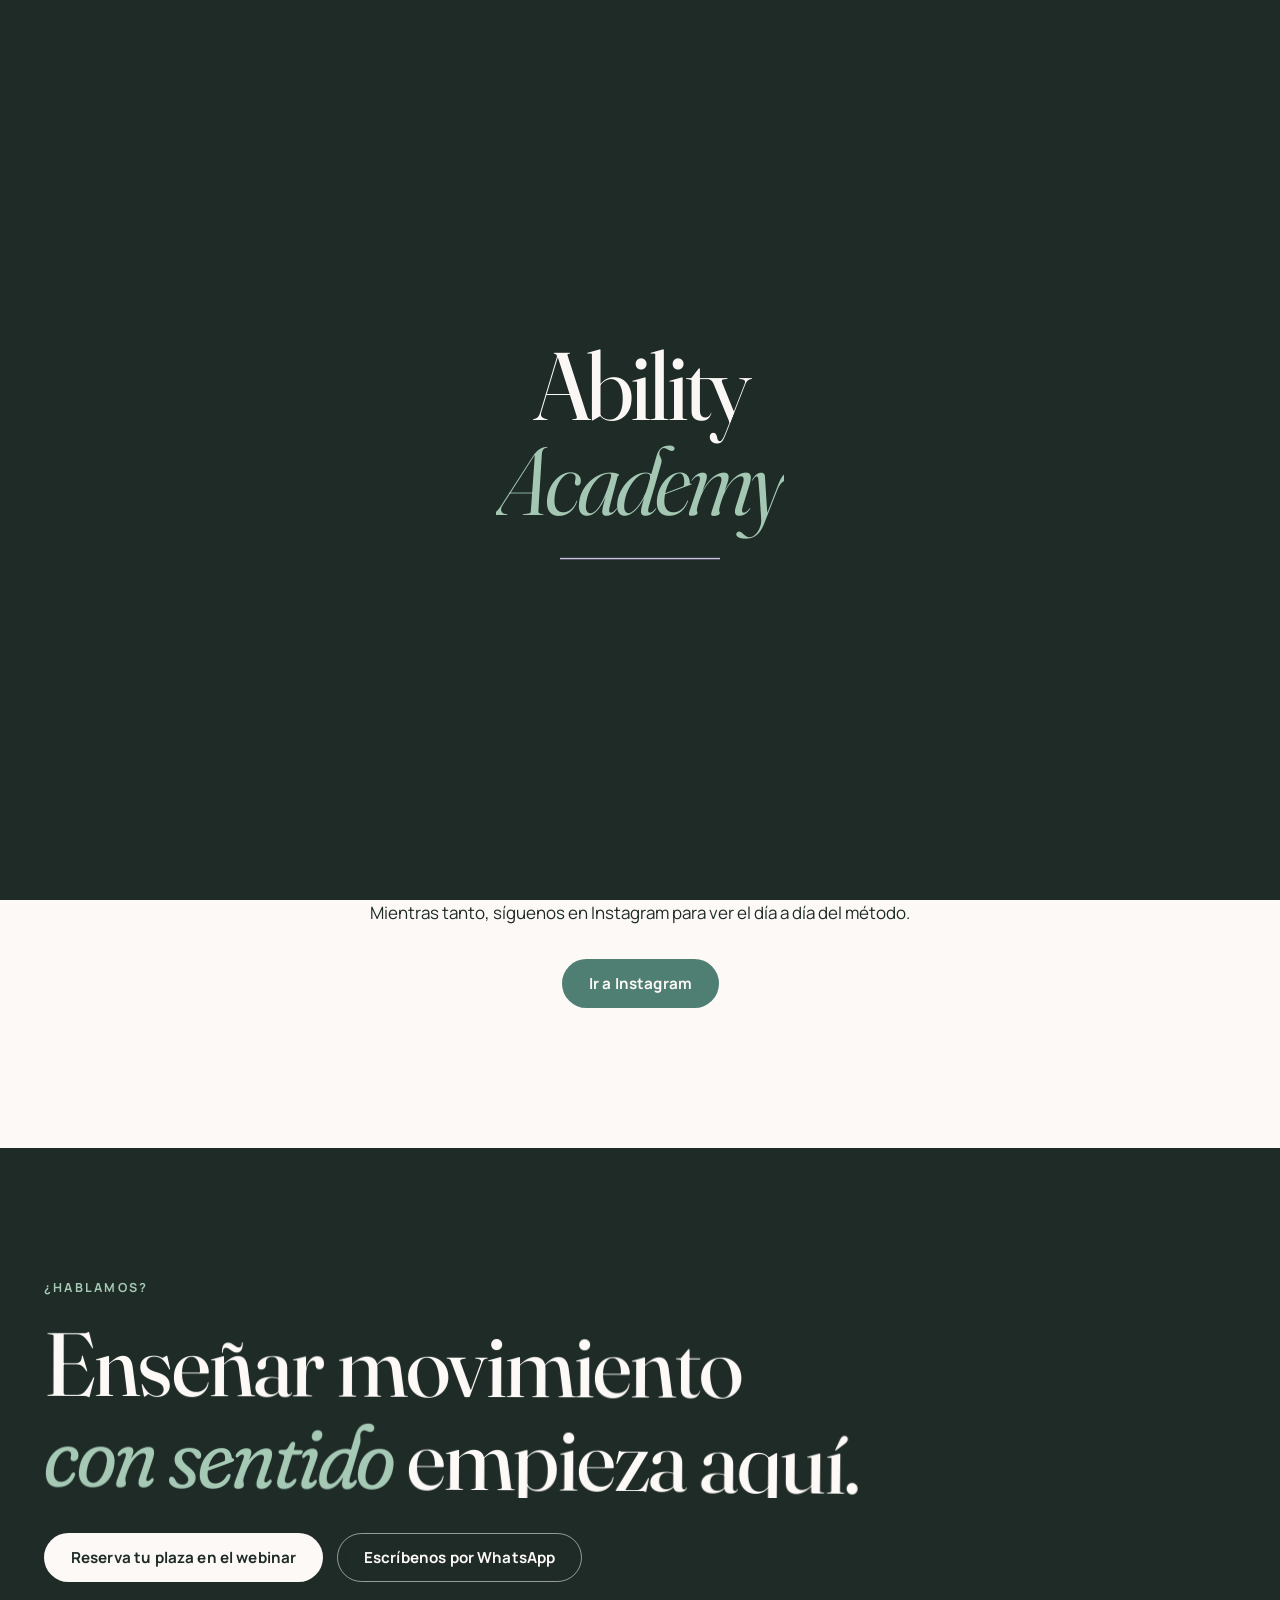
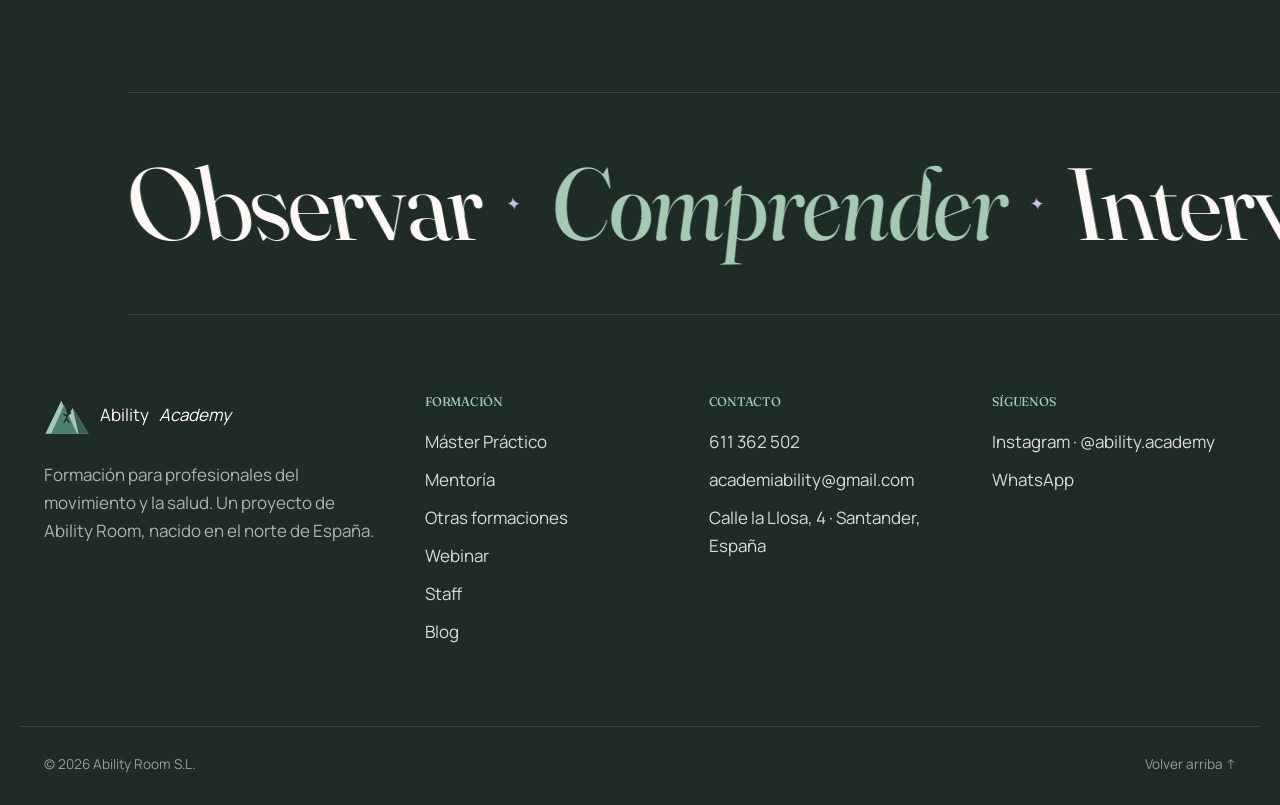
==== blog/index.html @ 581a25d0 "Ability Academy: vista previa de la web (HTML con animaciones) Co-Authored-By: Claude Opus 5.5 <nore" ====
<!doctype html>
<html lang="en-US">
<head>
	<meta charset="UTF-8">
	<meta name="viewport" content="width=device-width, initial-scale=1">
	<meta name="theme-color" content="#1E2B27">
	<script>if(!matchMedia('(prefers-reduced-motion: reduce)').matches){document.documentElement.classList.add('ab-anim')}</script>
<title>Blog &#8211; Ability Academy</title>
<meta name='robots' content='max-image-preview:large' />
<link href='https://fonts.gstatic.com' crossorigin rel='preconnect' />
<link rel='preconnect' href='https://fonts.googleapis.com' />
<style id="wp-img-auto-sizes-contain-inline-css">
img:is([sizes=auto i],[sizes^="auto," i]){contain-intrinsic-size:3000px 1500px}
/*# sourceURL=wp-img-auto-sizes-contain-inline-css */
</style>
<style id="wp-emoji-styles-inline-css">

	img.wp-smiley, img.emoji {
		display: inline !important;
		border: none !important;
		box-shadow: none !important;
		height: 1em !important;
		width: 1em !important;
		margin: 0 0.07em !important;
		vertical-align: -0.1em !important;
		background: none !important;
		padding: 0 !important;
	}
/*# sourceURL=wp-emoji-styles-inline-css */
</style>
<link rel='stylesheet' id='wp-block-library-css' href='../wp-includes/css/dist/block-library/style.min.css' media='all' />
<style id="global-styles-inline-css">
:root{--wp--preset--aspect-ratio--square: 1;--wp--preset--aspect-ratio--4-3: 4/3;--wp--preset--aspect-ratio--3-4: 3/4;--wp--preset--aspect-ratio--3-2: 3/2;--wp--preset--aspect-ratio--2-3: 2/3;--wp--preset--aspect-ratio--16-9: 16/9;--wp--preset--aspect-ratio--9-16: 9/16;--wp--preset--color--black: #000000;--wp--preset--color--cyan-bluish-gray: #abb8c3;--wp--preset--color--white: #ffffff;--wp--preset--color--pale-pink: #f78da7;--wp--preset--color--vivid-red: #cf2e2e;--wp--preset--color--luminous-vivid-orange: #ff6900;--wp--preset--color--luminous-vivid-amber: #fcb900;--wp--preset--color--light-green-cyan: #7bdcb5;--wp--preset--color--vivid-green-cyan: #00d084;--wp--preset--color--pale-cyan-blue: #8ed1fc;--wp--preset--color--vivid-cyan-blue: #0693e3;--wp--preset--color--vivid-purple: #9b51e0;--wp--preset--gradient--vivid-cyan-blue-to-vivid-purple: linear-gradient(135deg,rgb(6,147,227) 0%,rgb(155,81,224) 100%);--wp--preset--gradient--light-green-cyan-to-vivid-green-cyan: linear-gradient(135deg,rgb(122,220,180) 0%,rgb(0,208,130) 100%);--wp--preset--gradient--luminous-vivid-amber-to-luminous-vivid-orange: linear-gradient(135deg,rgb(252,185,0) 0%,rgb(255,105,0) 100%);--wp--preset--gradient--luminous-vivid-orange-to-vivid-red: linear-gradient(135deg,rgb(255,105,0) 0%,rgb(207,46,46) 100%);--wp--preset--gradient--very-light-gray-to-cyan-bluish-gray: linear-gradient(135deg,rgb(238,238,238) 0%,rgb(169,184,195) 100%);--wp--preset--gradient--cool-to-warm-spectrum: linear-gradient(135deg,rgb(74,234,220) 0%,rgb(151,120,209) 20%,rgb(207,42,186) 40%,rgb(238,44,130) 60%,rgb(251,105,98) 80%,rgb(254,248,76) 100%);--wp--preset--gradient--blush-light-purple: linear-gradient(135deg,rgb(255,206,236) 0%,rgb(152,150,240) 100%);--wp--preset--gradient--blush-bordeaux: linear-gradient(135deg,rgb(254,205,165) 0%,rgb(254,45,45) 50%,rgb(107,0,62) 100%);--wp--preset--gradient--luminous-dusk: linear-gradient(135deg,rgb(255,203,112) 0%,rgb(199,81,192) 50%,rgb(65,88,208) 100%);--wp--preset--gradient--pale-ocean: linear-gradient(135deg,rgb(255,245,203) 0%,rgb(182,227,212) 50%,rgb(51,167,181) 100%);--wp--preset--gradient--electric-grass: linear-gradient(135deg,rgb(202,248,128) 0%,rgb(113,206,126) 100%);--wp--preset--gradient--midnight: linear-gradient(135deg,rgb(2,3,129) 0%,rgb(40,116,252) 100%);--wp--preset--font-size--small: 13px;--wp--preset--font-size--medium: 20px;--wp--preset--font-size--large: 36px;--wp--preset--font-size--x-large: 42px;--wp--preset--spacing--20: 0.44rem;--wp--preset--spacing--30: 0.67rem;--wp--preset--spacing--40: 1rem;--wp--preset--spacing--50: 1.5rem;--wp--preset--spacing--60: 2.25rem;--wp--preset--spacing--70: 3.38rem;--wp--preset--spacing--80: 5.06rem;--wp--preset--shadow--natural: 6px 6px 9px rgba(0, 0, 0, 0.2);--wp--preset--shadow--deep: 12px 12px 50px rgba(0, 0, 0, 0.4);--wp--preset--shadow--sharp: 6px 6px 0px rgba(0, 0, 0, 0.2);--wp--preset--shadow--outlined: 6px 6px 0px -3px rgb(255, 255, 255), 6px 6px rgb(0, 0, 0);--wp--preset--shadow--crisp: 6px 6px 0px rgb(0, 0, 0);}.wp-block-button{--wp--preset--dimension--25: 25%;--wp--preset--dimension--50: 50%;--wp--preset--dimension--75: 75%;--wp--preset--dimension--100: 100%;}:root { --wp--style--global--content-size: 800px;--wp--style--global--wide-size: 1200px; }:where(body) { margin: 0; }.wp-site-blocks > .alignleft { float: left; margin-right: 2em; }.wp-site-blocks > .alignright { float: right; margin-left: 2em; }.wp-site-blocks > .aligncenter { justify-content: center; margin-left: auto; margin-right: auto; }:where(.wp-site-blocks) > * { margin-block-start: 24px; margin-block-end: 0; }:where(.wp-site-blocks) > :first-child { margin-block-start: 0; }:where(.wp-site-blocks) > :last-child { margin-block-end: 0; }:root { --wp--style--block-gap: 24px; }:root :where(.is-layout-flow) > :first-child{margin-block-start: 0;}:root :where(.is-layout-flow) > :last-child{margin-block-end: 0;}:root :where(.is-layout-flow) > *{margin-block-start: 24px;margin-block-end: 0;}:root :where(.is-layout-constrained) > :first-child{margin-block-start: 0;}:root :where(.is-layout-constrained) > :last-child{margin-block-end: 0;}:root :where(.is-layout-constrained) > *{margin-block-start: 24px;margin-block-end: 0;}:root :where(.is-layout-flex){gap: 24px;}:root :where(.is-layout-grid){gap: 24px;}.is-layout-flow > .alignleft{float: left;margin-inline-start: 0;margin-inline-end: 2em;}.is-layout-flow > .alignright{float: right;margin-inline-start: 2em;margin-inline-end: 0;}.is-layout-flow > .aligncenter{margin-left: auto !important;margin-right: auto !important;}.is-layout-constrained > .alignleft{float: left;margin-inline-start: 0;margin-inline-end: 2em;}.is-layout-constrained > .alignright{float: right;margin-inline-start: 2em;margin-inline-end: 0;}.is-layout-constrained > .aligncenter{margin-left: auto !important;margin-right: auto !important;}.is-layout-constrained > :where(:not(.alignleft):not(.alignright):not(.alignfull)){max-width: var(--wp--style--global--content-size);margin-left: auto !important;margin-right: auto !important;}.is-layout-constrained > .alignwide{max-width: var(--wp--style--global--wide-size);}body .is-layout-flex{display: flex;}.is-layout-flex{flex-wrap: wrap;align-items: center;}.is-layout-flex > :is(*, div){margin: 0;}body .is-layout-grid{display: grid;}.is-layout-grid > :is(*, div){margin: 0;}body{padding-top: 0px;padding-right: 0px;padding-bottom: 0px;padding-left: 0px;}:root :where(.wp-element-button, .wp-block-button__link){background-color: #32373c;border-width: 0;color: #fff;font-family: inherit;font-size: inherit;font-style: inherit;font-weight: inherit;letter-spacing: inherit;line-height: inherit;padding-top: calc(0.667em + 2px);padding-right: calc(1.333em + 2px);padding-bottom: calc(0.667em + 2px);padding-left: calc(1.333em + 2px);text-decoration: none;text-transform: inherit;}.has-black-color{color: var(--wp--preset--color--black) !important;}.has-cyan-bluish-gray-color{color: var(--wp--preset--color--cyan-bluish-gray) !important;}.has-white-color{color: var(--wp--preset--color--white) !important;}.has-pale-pink-color{color: var(--wp--preset--color--pale-pink) !important;}.has-vivid-red-color{color: var(--wp--preset--color--vivid-red) !important;}.has-luminous-vivid-orange-color{color: var(--wp--preset--color--luminous-vivid-orange) !important;}.has-luminous-vivid-amber-color{color: var(--wp--preset--color--luminous-vivid-amber) !important;}.has-light-green-cyan-color{color: var(--wp--preset--color--light-green-cyan) !important;}.has-vivid-green-cyan-color{color: var(--wp--preset--color--vivid-green-cyan) !important;}.has-pale-cyan-blue-color{color: var(--wp--preset--color--pale-cyan-blue) !important;}.has-vivid-cyan-blue-color{color: var(--wp--preset--color--vivid-cyan-blue) !important;}.has-vivid-purple-color{color: var(--wp--preset--color--vivid-purple) !important;}.has-black-background-color{background-color: var(--wp--preset--color--black) !important;}.has-cyan-bluish-gray-background-color{background-color: var(--wp--preset--color--cyan-bluish-gray) !important;}.has-white-background-color{background-color: var(--wp--preset--color--white) !important;}.has-pale-pink-background-color{background-color: var(--wp--preset--color--pale-pink) !important;}.has-vivid-red-background-color{background-color: var(--wp--preset--color--vivid-red) !important;}.has-luminous-vivid-orange-background-color{background-color: var(--wp--preset--color--luminous-vivid-orange) !important;}.has-luminous-vivid-amber-background-color{background-color: var(--wp--preset--color--luminous-vivid-amber) !important;}.has-light-green-cyan-background-color{background-color: var(--wp--preset--color--light-green-cyan) !important;}.has-vivid-green-cyan-background-color{background-color: var(--wp--preset--color--vivid-green-cyan) !important;}.has-pale-cyan-blue-background-color{background-color: var(--wp--preset--color--pale-cyan-blue) !important;}.has-vivid-cyan-blue-background-color{background-color: var(--wp--preset--color--vivid-cyan-blue) !important;}.has-vivid-purple-background-color{background-color: var(--wp--preset--color--vivid-purple) !important;}.has-black-border-color{border-color: var(--wp--preset--color--black) !important;}.has-cyan-bluish-gray-border-color{border-color: var(--wp--preset--color--cyan-bluish-gray) !important;}.has-white-border-color{border-color: var(--wp--preset--color--white) !important;}.has-pale-pink-border-color{border-color: var(--wp--preset--color--pale-pink) !important;}.has-vivid-red-border-color{border-color: var(--wp--preset--color--vivid-red) !important;}.has-luminous-vivid-orange-border-color{border-color: var(--wp--preset--color--luminous-vivid-orange) !important;}.has-luminous-vivid-amber-border-color{border-color: var(--wp--preset--color--luminous-vivid-amber) !important;}.has-light-green-cyan-border-color{border-color: var(--wp--preset--color--light-green-cyan) !important;}.has-vivid-green-cyan-border-color{border-color: var(--wp--preset--color--vivid-green-cyan) !important;}.has-pale-cyan-blue-border-color{border-color: var(--wp--preset--color--pale-cyan-blue) !important;}.has-vivid-cyan-blue-border-color{border-color: var(--wp--preset--color--vivid-cyan-blue) !important;}.has-vivid-purple-border-color{border-color: var(--wp--preset--color--vivid-purple) !important;}.has-vivid-cyan-blue-to-vivid-purple-gradient-background{background: var(--wp--preset--gradient--vivid-cyan-blue-to-vivid-purple) !important;}.has-light-green-cyan-to-vivid-green-cyan-gradient-background{background: var(--wp--preset--gradient--light-green-cyan-to-vivid-green-cyan) !important;}.has-luminous-vivid-amber-to-luminous-vivid-orange-gradient-background{background: var(--wp--preset--gradient--luminous-vivid-amber-to-luminous-vivid-orange) !important;}.has-luminous-vivid-orange-to-vivid-red-gradient-background{background: var(--wp--preset--gradient--luminous-vivid-orange-to-vivid-red) !important;}.has-very-light-gray-to-cyan-bluish-gray-gradient-background{background: var(--wp--preset--gradient--very-light-gray-to-cyan-bluish-gray) !important;}.has-cool-to-warm-spectrum-gradient-background{background: var(--wp--preset--gradient--cool-to-warm-spectrum) !important;}.has-blush-light-purple-gradient-background{background: var(--wp--preset--gradient--blush-light-purple) !important;}.has-blush-bordeaux-gradient-background{background: var(--wp--preset--gradient--blush-bordeaux) !important;}.has-luminous-dusk-gradient-background{background: var(--wp--preset--gradient--luminous-dusk) !important;}.has-pale-ocean-gradient-background{background: var(--wp--preset--gradient--pale-ocean) !important;}.has-electric-grass-gradient-background{background: var(--wp--preset--gradient--electric-grass) !important;}.has-midnight-gradient-background{background: var(--wp--preset--gradient--midnight) !important;}.has-small-font-size{font-size: var(--wp--preset--font-size--small) !important;}.has-medium-font-size{font-size: var(--wp--preset--font-size--medium) !important;}.has-large-font-size{font-size: var(--wp--preset--font-size--large) !important;}.has-x-large-font-size{font-size: var(--wp--preset--font-size--x-large) !important;}
:root :where(.wp-block-icon svg){width: 24px;}
:root :where(.wp-block-pullquote){font-size: 1.5em;line-height: 1.6;}
/*# sourceURL=global-styles-inline-css */
</style>
<link rel='stylesheet' id='hello-elementor-css' href='../wp-content/themes/hello-elementor/assets/css/reset.css' media='all' />
<link rel='stylesheet' id='hello-elementor-theme-style-css' href='../wp-content/themes/hello-elementor/assets/css/theme.css' media='all' />
<link rel='stylesheet' id='hello-elementor-header-footer-css' href='../wp-content/themes/hello-elementor/assets/css/header-footer.css' media='all' />
<link rel='stylesheet' id='elementor-frontend-css' href='../wp-content/plugins/elementor/assets/css/frontend.min.css' media='all' />
<link rel='stylesheet' id='elementor-post-4-css' href='../wp-content/uploads/elementor/css/post-4.css' media='all' />
<link rel='stylesheet' id='ability-fonts-css' href='https://fonts.googleapis.com/css2?family=Fraunces:ital,opsz,wght@0,9..144,300..800;1,9..144,300..800&#038;family=Manrope:wght@300..800&#038;display=swap' media='all' />
<link rel='stylesheet' id='ability-main-css' href='../wp-content/themes/ability-academy/assets/css/ability.css' media='all' />
<link rel='stylesheet' id='elementor-gf-fraunces-css' href='https://fonts.googleapis.com/css?family=Fraunces:100,100italic,200,200italic,300,300italic,400,400italic,500,500italic,600,600italic,700,700italic,800,800italic,900,900italic&#038;display=swap' media='all' />
<link rel='stylesheet' id='elementor-gf-manrope-css' href='https://fonts.googleapis.com/css?family=Manrope:100,100italic,200,200italic,300,300italic,400,400italic,500,500italic,600,600italic,700,700italic,800,800italic,900,900italic&#038;display=swap' media='all' />
<style>
				.e-con.e-parent:nth-of-type(n+4):not(.e-lazyloaded):not(.e-no-lazyload),
				.e-con.e-parent:nth-of-type(n+4):not(.e-lazyloaded):not(.e-no-lazyload) * {
					background-image: none !important;
				}
				@media screen and (max-height: 1024px) {
					.e-con.e-parent:nth-of-type(n+3):not(.e-lazyloaded):not(.e-no-lazyload),
					.e-con.e-parent:nth-of-type(n+3):not(.e-lazyloaded):not(.e-no-lazyload) * {
						background-image: none !important;
					}
				}
				@media screen and (max-height: 640px) {
					.e-con.e-parent:nth-of-type(n+2):not(.e-lazyloaded):not(.e-no-lazyload),
					.e-con.e-parent:nth-of-type(n+2):not(.e-lazyloaded):not(.e-no-lazyload) * {
						background-image: none !important;
					}
				}
			</style>
			</head>
<body class="blog wp-embed-responsive wp-theme-hello-elementor wp-child-theme-ability-academy ability hello-elementor-default elementor-default elementor-kit-4">

<div class="ab-loader" aria-hidden="true">
	<div class="ab-loader__inner">
		<span class="ab-loader__word">Ability</span>
		<span class="ab-loader__word ab-loader__word--em">Academy</span>
		<span class="ab-loader__bar"><i></i></span>
	</div>
</div>

<div class="ab-progress" aria-hidden="true"><i></i></div>
<div class="ab-cursor" aria-hidden="true"><span class="ab-cursor__label"></span></div>

<a class="skip-link screen-reader-text" href="#content">Saltar al contenido</a>

<header class="ab-header" id="ab-header">
	<div class="ab-header__bar">
		<a class="ab-logo" href="../index.html" aria-label="Ability Academy"><svg class="ab-logo__mark" xmlns="http://www.w3.org/2000/svg" viewBox="0 0 64 56" width="64" height="56" role="img" aria-label="Ability Academy (logo provisional)"><path d="M2 54 24 8l10 20 6-10 22 36Z" fill="#A5C9B5"/><path d="M10 54 28 14l18 40Z" fill="#4F7E72"/><path d="M40 18 62 54H48Z" fill="#3B6156"/><circle cx="33.5" cy="22" r="2.6" fill="#1E2B27"/><path d="M33 25.5l-1.6 7.5 3.4 5.2M31.6 29l-4.2-2.2M32.4 28.6l4.6-3.6M31.4 33l-3.4 5" stroke="#1E2B27" stroke-width="2" stroke-linecap="round" fill="none"/></svg>
<span class="ab-logo__text">Ability<br><em>Academy</em></span></a>
		<nav class="ab-nav" aria-label="Principal">
			<ul id="menu-ability-principal" class="ab-nav__list"><li id="menu-item-61" class="menu-item menu-item-type-post_type menu-item-object-page menu-item-61"><a href="../master-practico/index.html">Máster Práctico</a></li>
<li id="menu-item-62" class="menu-item menu-item-type-post_type menu-item-object-page menu-item-62"><a href="../mentoria/index.html">Mentoría</a></li>
<li id="menu-item-63" class="menu-item menu-item-type-post_type menu-item-object-page menu-item-63"><a href="../otras-formaciones/index.html">Otras formaciones</a></li>
<li id="menu-item-64" class="menu-item menu-item-type-post_type menu-item-object-page menu-item-64"><a href="../staff/index.html">Staff</a></li>
<li id="menu-item-65" class="menu-item menu-item-type-post_type menu-item-object-page current-menu-item page_item page-item-59 current_page_item current_page_parent menu-item-65"><a href="../blog/index.html" aria-current="page">Blog</a></li>
<li id="menu-item-66" class="menu-item menu-item-type-post_type menu-item-object-page menu-item-66"><a href="../contacto/index.html">Contacto</a></li>
</ul>		</nav>

		<div class="ab-header__actions">
			<a class="ab-btn ab-btn--lavender ab-magnetic" href="../webinar/index.html">
				<span class="ab-btn__dot"></span>Webinar gratuito			</a>
			<button class="ab-burger" aria-label="Abrir menú" aria-expanded="false" aria-controls="ab-overlay">
				<span></span><span></span>
			</button>
		</div>
	</div>
</header>

<div class="ab-overlay" id="ab-overlay" aria-hidden="true">
	<div class="ab-overlay__bg"></div>
	<div class="ab-overlay__content">
		<ul id="menu-ability-principal-1" class="ab-overlay__list ab-nav__list"><li class="menu-item menu-item-type-post_type menu-item-object-page menu-item-61"><a href="../master-practico/index.html">Máster Práctico</a></li>
<li class="menu-item menu-item-type-post_type menu-item-object-page menu-item-62"><a href="../mentoria/index.html">Mentoría</a></li>
<li class="menu-item menu-item-type-post_type menu-item-object-page menu-item-63"><a href="../otras-formaciones/index.html">Otras formaciones</a></li>
<li class="menu-item menu-item-type-post_type menu-item-object-page menu-item-64"><a href="../staff/index.html">Staff</a></li>
<li class="menu-item menu-item-type-post_type menu-item-object-page current-menu-item page_item page-item-59 current_page_item current_page_parent menu-item-65"><a href="../blog/index.html" aria-current="page">Blog</a></li>
<li class="menu-item menu-item-type-post_type menu-item-object-page menu-item-66"><a href="../contacto/index.html">Contacto</a></li>
</ul>		<div class="ab-overlay__foot">
			<a class="ab-btn ab-btn--lavender" href="../webinar/index.html">Apúntate al webinar</a>
			<div class="ab-overlay__social">
				<a href="https://www.instagram.com/ability.academy/" target="_blank" rel="noopener">Instagram</a>
				<a href="https://wa.me/34611362502" target="_blank" rel="noopener">WhatsApp</a>
				<a href="mailto:academiability@gmail.com">Email</a>
			</div>
		</div>
	</div>
</div>

<main id="content" class="ab-main">
<section class="ab-pagehero" data-ab-hero>
	<div class="ab-pagehero__media ab-parallax" style="background-image:url('../wp-content/themes/ability-academy/assets/media/img/centro-interior.webp')"></div>
	<div class="ab-pagehero__shade"></div>
	<div class="ab-pagehero__content">
		<p class="ab-eyebrow">Ideas · Método · Práctica</p>
		<h1 class="ab-pagehero__title ab-split">Blog</h1>
		<p class="ab-pagehero__sub">Artículos para observar mejor, comprender más e intervenir con criterio.</p>
	</div>
</section>

<section class="ab-blog">
			<div class="ab-empty">
			<h2 class="ab-split">Muy pronto, nuevos artículos.</h2>
			<p>Mientras tanto, síguenos en Instagram para ver el día a día del método.</p>
			<a class="ab-btn ab-btn--green ab-magnetic" href="https://www.instagram.com/ability.academy/" target="_blank" rel="noopener">Ir a Instagram</a>
		</div>
	</section>
</main>

<footer class="ab-footer">
	<div class="ab-footer__cta">
		<p class="ab-footer__kicker">¿Hablamos?</p>
		<h2 class="ab-footer__title ab-split">Enseñar movimiento<br><em>con sentido</em> empieza aquí.</h2>
		<div class="ab-footer__buttons">
			<a class="ab-btn ab-btn--cream ab-magnetic" href="../webinar/index.html">Reserva tu plaza en el webinar</a>
			<a class="ab-btn ab-btn--ghost ab-magnetic" href="https://wa.me/34611362502" target="_blank" rel="noopener">Escríbenos por WhatsApp</a>
		</div>
	</div>

	<div class="ab-footer__marquee ab-marquee" aria-hidden="true">
		<div class="ab-marquee__track">
			<span>Observar</span><i>✦</i><span>Comprender</span><i>✦</i><span>Intervenir</span><i>✦</i><span>Enseñar</span><i>✦</i>
			<span>Observar</span><i>✦</i><span>Comprender</span><i>✦</i><span>Intervenir</span><i>✦</i><span>Enseñar</span><i>✦</i>
		</div>
	</div>

	<div class="ab-footer__grid">
		<div class="ab-footer__brand">
			<a class="ab-logo ab-logo--footer" href="../index.html" aria-label="Ability Academy"><svg class="ab-logo__mark" xmlns="http://www.w3.org/2000/svg" viewBox="0 0 64 56" width="64" height="56" role="img" aria-label="Ability Academy (logo provisional)"><path d="M2 54 24 8l10 20 6-10 22 36Z" fill="#A5C9B5"/><path d="M10 54 28 14l18 40Z" fill="#4F7E72"/><path d="M40 18 62 54H48Z" fill="#3B6156"/><circle cx="33.5" cy="22" r="2.6" fill="#1E2B27"/><path d="M33 25.5l-1.6 7.5 3.4 5.2M31.6 29l-4.2-2.2M32.4 28.6l4.6-3.6M31.4 33l-3.4 5" stroke="#1E2B27" stroke-width="2" stroke-linecap="round" fill="none"/></svg>
<span class="ab-logo ab-logo--footer__text">Ability<br><em>Academy</em></span></a>			<p>Formación para profesionales del movimiento y la salud. Un proyecto de Ability Room, nacido en el norte de España.</p>
		</div>
		<div class="ab-footer__col">
			<h3>Formación</h3>
			<ul id="menu-ability-footer" class="ab-footer__menu"><li id="menu-item-67" class="menu-item menu-item-type-post_type menu-item-object-page menu-item-67"><a href="../master-practico/index.html">Máster Práctico</a></li>
<li id="menu-item-68" class="menu-item menu-item-type-post_type menu-item-object-page menu-item-68"><a href="../mentoria/index.html">Mentoría</a></li>
<li id="menu-item-69" class="menu-item menu-item-type-post_type menu-item-object-page menu-item-69"><a href="../otras-formaciones/index.html">Otras formaciones</a></li>
<li id="menu-item-70" class="menu-item menu-item-type-post_type menu-item-object-page menu-item-70"><a href="../webinar/index.html">Webinar</a></li>
<li id="menu-item-71" class="menu-item menu-item-type-post_type menu-item-object-page menu-item-71"><a href="../staff/index.html">Staff</a></li>
<li id="menu-item-72" class="menu-item menu-item-type-post_type menu-item-object-page current-menu-item page_item page-item-59 current_page_item current_page_parent menu-item-72"><a href="../blog/index.html" aria-current="page">Blog</a></li>
</ul>		</div>
		<div class="ab-footer__col">
			<h3>Contacto</h3>
			<ul class="ab-footer__menu">
				<li><a href="tel:+34611362502">611 362 502</a></li>
				<li><a href="mailto:academiability@gmail.com">academiability@gmail.com</a></li>
				<li>Calle la Llosa, 4 · Santander, España</li>
			</ul>
		</div>
		<div class="ab-footer__col">
			<h3>Síguenos</h3>
			<ul class="ab-footer__menu">
				<li><a href="https://www.instagram.com/ability.academy/" target="_blank" rel="noopener">Instagram · @ability.academy</a></li>
				<li><a href="https://wa.me/34611362502" target="_blank" rel="noopener">WhatsApp</a></li>
			</ul>
		</div>
	</div>

	<div class="ab-footer__legal">
		<span>© 2026 Ability Room S.L.</span>
				<button class="ab-totop" type="button">Volver arriba ↑</button>
	</div>
</footer>

<a class="ab-whatsapp ab-magnetic" href="https://wa.me/34611362502" target="_blank" rel="noopener" aria-label="Escríbenos por WhatsApp">
	<svg viewBox="0 0 32 32" width="28" height="28" aria-hidden="true"><path fill="currentColor" d="M16 3a13 13 0 0 0-11.2 19.6L3 29l6.6-1.7A13 13 0 1 0 16 3Zm0 23.7a10.7 10.7 0 0 1-5.5-1.5l-.4-.2-3.9 1 1-3.8-.3-.4A10.7 10.7 0 1 1 16 26.7Zm5.9-8c-.3-.2-1.9-1-2.2-1.1-.3-.1-.5-.2-.7.2l-1 1.2c-.2.2-.4.2-.7.1a8.8 8.8 0 0 1-4.4-3.8c-.3-.6.3-.5 1-1.8.1-.2 0-.4 0-.6l-1-2.4c-.3-.6-.5-.5-.7-.5h-.6a1.2 1.2 0 0 0-.9.4 3.6 3.6 0 0 0-1.1 2.7 6.3 6.3 0 0 0 1.3 3.3 14.4 14.4 0 0 0 5.5 4.9c2 .9 2.8 1 3.9.8a3.3 3.3 0 0 0 2.1-1.5 2.7 2.7 0 0 0 .2-1.5c-.1-.2-.3-.3-.6-.4Z"/></svg>
</a>

<script type="speculationrules">
{"prefetch":[{"source":"document","where":{"and":[{"href_matches":"/*"},{"not":{"href_matches":["/wp-*.php","/wp-admin/*","/wp-content/uploads/*","/wp-content/*","/wp-content/plugins/*","/wp-content/themes/ability-academy/*","/wp-content/themes/hello-elementor/*","/*\\?(.+)"]}},{"not":{"selector_matches":"a[rel~=\"nofollow\"]"}},{"not":{"selector_matches":".no-prefetch, .no-prefetch a"}}]},"eagerness":"conservative"}]}
</script>
			<script>
				( () => {
					const lazyloadRunObserver = () => {
						const lazyloadBackgrounds = document.querySelectorAll( `.e-con.e-parent:not(.e-lazyloaded)` );
						const lazyloadBackgroundObserver = new IntersectionObserver( ( entries ) => {
							entries.forEach( ( entry ) => {
								if ( entry.isIntersecting ) {
									let lazyloadBackground = entry.target;
									if( lazyloadBackground ) {
										lazyloadBackground.classList.add( 'e-lazyloaded' );
									}
									lazyloadBackgroundObserver.unobserve( entry.target );
								}
							});
						}, { rootMargin: '200px 0px 200px 0px' } );
						lazyloadBackgrounds.forEach( ( lazyloadBackground ) => {
							lazyloadBackgroundObserver.observe( lazyloadBackground );
						} );
					};
					const events = [
						'DOMContentLoaded',
						'elementor/lazyload/observe',
					];
					events.forEach( ( event ) => {
						document.addEventListener( event, lazyloadRunObserver );
					} );
				} )();
			</script>
			<script id="hello-theme-frontend-js" src="../wp-content/themes/hello-elementor/assets/js/hello-frontend.js"></script>
<script id="gsap-js" src="../wp-content/themes/ability-academy/assets/vendor/gsap.min.js"></script>
<script id="gsap-st-js" src="../wp-content/themes/ability-academy/assets/vendor/ScrollTrigger.min.js"></script>
<script id="gsap-split-js" src="../wp-content/themes/ability-academy/assets/vendor/SplitText.min.js"></script>
<script id="lenis-js" src="../wp-content/themes/ability-academy/assets/vendor/lenis.min.js"></script>
<script id="ability-main-js-extra">
var AbilityCfg = {"demo":"academiability@gmail.com","ajax":"../wp-admin/admin-ajax.php","nonce":"b419005ce0"};
//# sourceURL=ability-main-js-extra
</script>
<script id="ability-main-js" src="../wp-content/themes/ability-academy/assets/js/ability.js"></script>
<script id="wp-emoji-settings" type="application/json">
{"baseUrl":"https://s.w.org/images/core/emoji/17.0.2/72x72/","ext":".png","svgUrl":"https://s.w.org/images/core/emoji/17.0.2/svg/","svgExt":".svg","source":{"concatemoji":"../wp-includes/js/wp-emoji-release.min.js"}}
</script>
<script type="module">
/*! This file is auto-generated */
var e="script#wp-emoji-settings",t=document.querySelector(e);if(!(t instanceof HTMLScriptElement))throw new Error("Element missing: "+e);const r=JSON.parse(t.text),s=(window._wpemojiSettings=r,"wpEmojiSettingsSupports"),o=["flag","emoji"];function i(e){try{var t={supportTests:e,timestamp:(new Date).valueOf()};sessionStorage.setItem(s,JSON.stringify(t))}catch(e){}}function c(e,t,n){e.clearRect(0,0,e.canvas.width,e.canvas.height),e.fillText(t,0,0);t=new Uint32Array(e.getImageData(0,0,e.canvas.width,e.canvas.height).data);e.clearRect(0,0,e.canvas.width,e.canvas.height),e.fillText(n,0,0);const r=new Uint32Array(e.getImageData(0,0,e.canvas.width,e.canvas.height).data);return t.every((e,t)=>e===r[t])}function p(e,t){e.clearRect(0,0,e.canvas.width,e.canvas.height),e.fillText(t,0,0);var n=e.getImageData(16,16,1,1);for(let e=0;e<n.data.length;e++)if(0!==n.data[e])return!1;return!0}function u(e,t,n,r){switch(t){case"flag":return n(e,"\ud83c\udff3\ufe0f\u200d\u26a7\ufe0f","\ud83c\udff3\ufe0f\u200b\u26a7\ufe0f")?!1:!n(e,"\ud83c\udde8\ud83c\uddf6","\ud83c\udde8\u200b\ud83c\uddf6")&&!n(e,"\ud83c\udff4\udb40\udc67\udb40\udc62\udb40\udc65\udb40\udc6e\udb40\udc67\udb40\udc7f","\ud83c\udff4\u200b\udb40\udc67\u200b\udb40\udc62\u200b\udb40\udc65\u200b\udb40\udc6e\u200b\udb40\udc67\u200b\udb40\udc7f");case"emoji":return!r(e,"\ud83e\u1fac8")}return!1}function f(e,t,n,r){let a;const s=(a="undefined"!=typeof WorkerGlobalScope&&self instanceof WorkerGlobalScope?new OffscreenCanvas(300,150):document.createElement("canvas")).getContext("2d",{willReadFrequently:!0}),o=(s.textBaseline="top",s.font="600 32px Arial",{});return e.forEach(e=>{o[e]=t(s,e,n,r)}),o}function a(e){var t=document.createElement("script");t.src=e,t.defer=!0,document.head.appendChild(t)}r.supports={everything:!0,everythingExceptFlag:!0},new Promise(t=>{let n=function(){try{var e=JSON.parse(sessionStorage.getItem(s));if("object"==typeof e&&"number"==typeof e.timestamp&&(new Date).valueOf()<e.timestamp+604800&&"object"==typeof e.supportTests)return e.supportTests}catch(e){}return null}();if(!n){if("undefined"!=typeof Worker&&"undefined"!=typeof OffscreenCanvas&&"undefined"!=typeof URL&&URL.createObjectURL&&"undefined"!=typeof Blob)try{var e="postMessage("+f.toString()+"("+[JSON.stringify(o),u.toString(),c.toString(),p.toString()].join(",")+"));",r=new Blob([e],{type:"text/javascript"});const a=new Worker(URL.createObjectURL(r),{name:"wpTestEmojiSupports"});return void(a.onmessage=e=>{i(n=e.data),a.terminate(),t(n)})}catch(e){}i(n=f(o,u,c,p))}t(n)}).then(e=>{for(const n in e)r.supports[n]=e[n],r.supports.everything=r.supports.everything&&r.supports[n],"flag"!==n&&(r.supports.everythingExceptFlag=r.supports.everythingExceptFlag&&r.supports[n]);var t;r.supports.everythingExceptFlag=r.supports.everythingExceptFlag&&!r.supports.flag,r.supports.everything||((t=r.source||{}).concatemoji?a(t.concatemoji):t.wpemoji&&t.twemoji&&(a(t.twemoji),a(t.wpemoji)))});
//# sourceURL=../wp-includes/js/wp-emoji-loader.min.js
</script>
</body>
</html>
---- wp-includes/css/dist/block-library/style.min.css ----
@charset "UTF-8";.wp-block-accordion{box-sizing:border-box}.wp-block-accordion-item.is-open>.wp-block-accordion-heading .wp-block-accordion-heading__toggle-icon{transform:rotate(45deg)}@media (prefers-reduced-motion:no-preference){.wp-block-accordion-item{transition:grid-template-rows .3s ease-out}.wp-block-accordion-item>.wp-block-accordion-heading .wp-block-accordion-heading__toggle-icon{transition:transform .2s ease-in-out}}.wp-block-accordion-heading__toggle{align-items:center;background:none;border:none;color:inherit;cursor:pointer;display:flex;font-family:inherit;font-size:inherit;font-style:inherit;font-weight:inherit;letter-spacing:inherit;line-height:inherit;overflow:hidden;padding:var(--wp--preset--spacing--20,1em) 0;text-align:inherit;text-decoration:inherit;text-transform:inherit;width:100%;word-spacing:inherit}.wp-block-accordion-heading__toggle:not(:focus-visible){outline:none}.wp-block-accordion-heading__toggle:hover .wp-block-accordion-heading__toggle-title{text-decoration:underline}.wp-block-accordion-heading__toggle-title{flex:1}.wp-block-accordion-heading__toggle-icon{align-items:center;display:flex;height:1.2em;justify-content:center;width:1.2em}.wp-block-accordion-panel[hidden]{border:none!important;box-shadow:none!important;margin-block-start:0;padding:0!important}.wp-block-archives{box-sizing:border-box}.wp-block-archives-dropdown label{display:block}.wp-block-avatar{line-height:0}.wp-block-avatar,.wp-block-avatar img{box-sizing:border-box}.wp-block-avatar.aligncenter{text-align:center}.wp-block-audio{box-sizing:border-box}.wp-block-audio :where(figcaption){margin-bottom:1em;margin-top:.5em}.wp-block-audio audio{min-width:300px;width:100%}.wp-block-breadcrumbs{box-sizing:border-box}.wp-block-breadcrumbs ol{flex-wrap:wrap;list-style:none}.wp-block-breadcrumbs li,.wp-block-breadcrumbs ol{align-items:center;display:flex;margin:0;padding:0}.wp-block-breadcrumbs li:not(:last-child):after{content:var(--separator,"/")/"";margin:0 .5em;opacity:.7}.wp-block-breadcrumbs span{color:inherit}.wp-block-button__link{align-content:center;box-sizing:border-box;cursor:pointer;display:inline-block;height:100%;text-align:center;word-break:break-word}.wp-block-button__link.aligncenter{text-align:center}.wp-block-button__link.alignright{text-align:right}:where(.wp-block-button__link){border-radius:9999px;box-shadow:none;padding:calc(.667em + 2px) calc(1.333em + 2px);text-decoration:none}.wp-block-button[style*=text-decoration] .wp-block-button__link{text-decoration:inherit}.wp-block-buttons>.wp-block-button.has-custom-width{max-width:none}.wp-block-buttons>.wp-block-button.has-custom-width .wp-block-button__link{width:100%}.wp-block-buttons>.wp-block-button.has-custom-font-size .wp-block-button__link{font-size:inherit}.wp-block-buttons>.wp-block-button[class*=wp-block-button__width]{width:calc(var(--wp--block-button--width)*1% - var(--wp--style--block-gap, .5em)*(1 - var(--wp--block-button--width)/100))}.wp-block-buttons>.wp-block-button.wp-block-button__width-25{width:calc(25% - var(--wp--style--block-gap, .5em)*.75)}.wp-block-buttons>.wp-block-button.wp-block-button__width-50{width:calc(50% - var(--wp--style--block-gap, .5em)*.5)}.wp-block-buttons>.wp-block-button.wp-block-button__width-75{width:calc(75% - var(--wp--style--block-gap, .5em)*.25)}.wp-block-buttons>.wp-block-button.wp-block-button__width-100{flex-basis:100%;width:100%}.wp-block-buttons.is-vertical>.wp-block-button[class*=wp-block-button__width]{width:calc(var(--wp--block-button--width)*1%)}.wp-block-buttons.is-vertical>.wp-block-button.wp-block-button__width-25{width:25%}.wp-block-buttons.is-vertical>.wp-block-button.wp-block-button__width-50{width:50%}.wp-block-buttons.is-vertical>.wp-block-button.wp-block-button__width-75{width:75%}.wp-block-button.is-style-squared,.wp-block-button__link.wp-block-button.is-style-squared{border-radius:0}.wp-block-button.no-border-radius,.wp-block-button__link.no-border-radius{border-radius:0!important}:root :where(.wp-block-button .wp-block-button__link.is-style-outline),:root :where(.wp-block-button.is-style-outline>.wp-block-button__link){border:2px solid;padding:.667em 1.333em}:root :where(.wp-block-button .wp-block-button__link.is-style-outline:not(.has-text-color)),:root :where(.wp-block-button.is-style-outline>.wp-block-button__link:not(.has-text-color)){color:currentColor}:root :where(.wp-block-button .wp-block-button__link.is-style-outline:not(.has-background)),:root :where(.wp-block-button.is-style-outline>.wp-block-button__link:not(.has-background)){background-color:transparent;background-image:none}.wp-block-buttons{box-sizing:border-box}.wp-block-buttons.is-vertical{flex-direction:column}.wp-block-buttons.is-vertical>.wp-block-button:last-child{margin-bottom:0}.wp-block-buttons>.wp-block-button{display:inline-block;margin:0}.wp-block-buttons.is-content-justification-left{justify-content:flex-start}.wp-block-buttons.is-content-justification-left.is-vertical{align-items:flex-start}.wp-block-buttons.is-content-justification-center{justify-content:center}.wp-block-buttons.is-content-justification-center.is-vertical{align-items:center}.wp-block-buttons.is-content-justification-right{justify-content:flex-end}.wp-block-buttons.is-content-justification-right.is-vertical{align-items:flex-end}.wp-block-buttons.is-content-justification-space-between{justify-content:space-between}.wp-block-buttons.aligncenter{text-align:center}.wp-block-buttons:not(.is-content-justification-space-between,.is-content-justification-right,.is-content-justification-left,.is-content-justification-center) .wp-block-button.aligncenter{margin-left:auto;margin-right:auto;width:100%}.wp-block-buttons[style*=text-decoration] .wp-block-button,.wp-block-buttons[style*=text-decoration] .wp-block-button__link{text-decoration:inherit}.wp-block-buttons.has-custom-font-size .wp-block-button__link{font-size:inherit}.wp-block-buttons .wp-block-button__link{width:100%}.wp-block-button.aligncenter,.wp-block-calendar{text-align:center}.wp-block-calendar td,.wp-block-calendar th{border:1px solid;padding:.25em}.wp-block-calendar th{font-weight:400}.wp-block-calendar caption{background-color:inherit}.wp-block-calendar table{border-collapse:collapse;width:100%}.wp-block-calendar table.has-background th{background-color:inherit}.wp-block-calendar table.has-text-color th{color:inherit}.wp-block-calendar :where(table:not(.has-text-color)){color:#40464d}.wp-block-calendar :where(table:not(.has-text-color)) td,.wp-block-calendar :where(table:not(.has-text-color)) th{border-color:#ddd}:where(.wp-block-calendar table:not(.has-background) th){background:#ddd}.wp-block-categories{box-sizing:border-box}.wp-block-categories.alignleft{margin-right:2em}.wp-block-categories.alignright{margin-left:2em}.wp-block-categories.wp-block-categories-dropdown.aligncenter{text-align:center}.wp-block-categories .wp-block-categories__label:not(.screen-reader-text){display:block;width:100%}.wp-block-code{box-sizing:border-box}.wp-block-code code{direction:ltr;display:block;font-family:inherit;overflow-wrap:break-word;text-align:initial;white-space:break-spaces}.wp-block-columns{box-sizing:border-box;display:flex;flex-wrap:wrap!important}@media (min-width:782px){.wp-block-columns{flex-wrap:nowrap!important}}.wp-block-columns{align-items:normal!important}.wp-block-columns.are-vertically-aligned-top{align-items:flex-start}.wp-block-columns.are-vertically-aligned-center{align-items:center}.wp-block-columns.are-vertically-aligned-bottom{align-items:flex-end}@media (max-width:781px){.wp-block-columns:not(.is-not-stacked-on-mobile)>.wp-block-column{flex-basis:100%!important}}@media (min-width:782px){.wp-block-columns:not(.is-not-stacked-on-mobile)>.wp-block-column{flex-basis:0;flex-grow:1}.wp-block-columns:not(.is-not-stacked-on-mobile)>.wp-block-column[style*=flex-basis]{flex-grow:0}}.wp-block-columns.is-not-stacked-on-mobile{flex-wrap:nowrap!important}.wp-block-columns.is-not-stacked-on-mobile>.wp-block-column{flex-basis:0;flex-grow:1}.wp-block-columns.is-not-stacked-on-mobile>.wp-block-column[style*=flex-basis]{flex-grow:0}:where(.wp-block-columns){margin-bottom:1.75em}:where(.wp-block-columns.has-background){padding:1.25em 2.375em}.wp-block-column{flex-grow:1;min-width:0;overflow-wrap:break-word;word-break:break-word}.wp-block-column.is-vertically-aligned-top{align-self:flex-start}.wp-block-column.is-vertically-aligned-center{align-self:center}.wp-block-column.is-vertically-aligned-bottom{align-self:flex-end}.wp-block-column.is-vertically-aligned-stretch{align-self:stretch}.wp-block-column.is-vertically-aligned-bottom,.wp-block-column.is-vertically-aligned-center,.wp-block-column.is-vertically-aligned-top{width:100%}.wp-block-post-comments{box-sizing:border-box}.wp-block-post-comments .alignleft{float:left}.wp-block-post-comments .alignright{float:right}.wp-block-post-comments .navigation:after{clear:both;content:"";display:table}.wp-block-post-comments .commentlist{clear:both;list-style:none;margin:0;padding:0}.wp-block-post-comments .commentlist .comment{min-height:2.25em;padding-left:3.25em}.wp-block-post-comments .commentlist .comment p{font-size:1em;line-height:1.8;margin:1em 0}.wp-block-post-comments .commentlist .children{list-style:none;margin:0;padding:0}.wp-block-post-comments .comment-author{line-height:1.5}.wp-block-post-comments .comment-author .avatar{border-radius:1.5em;display:block;float:left;height:2.5em;margin-right:.75em;margin-top:.5em;width:2.5em}.wp-block-post-comments .comment-author cite{font-style:normal}.wp-block-post-comments .comment-meta{font-size:.875em;line-height:1.5}.wp-block-post-comments .comment-meta b{font-weight:400}.wp-block-post-comments .comment-meta .comment-awaiting-moderation{display:block;margin-bottom:1em;margin-top:1em}.wp-block-post-comments .comment-body .commentmetadata{font-size:.875em}.wp-block-post-comments .comment-form-author label,.wp-block-post-comments .comment-form-comment label,.wp-block-post-comments .comment-form-email label,.wp-block-post-comments .comment-form-url label{display:block;margin-bottom:.25em}.wp-block-post-comments .comment-form input:not([type=submit]):not([type=checkbox]),.wp-block-post-comments .comment-form textarea{box-sizing:border-box;display:block;width:100%}.wp-block-post-comments .comment-form-cookies-consent{display:flex;gap:.25em}.wp-block-post-comments .comment-form-cookies-consent #wp-comment-cookies-consent{margin-top:.35em}.wp-block-post-comments .comment-reply-title{margin-bottom:0}.wp-block-post-comments .comment-reply-title :where(small){font-size:var(--wp--preset--font-size--medium,smaller);margin-left:.5em}.wp-block-post-comments .reply{font-size:.875em;margin-bottom:1.4em}.wp-block-post-comments input:not([type=submit]),.wp-block-post-comments textarea{border:1px solid #949494;font-family:inherit;font-size:1em}.wp-block-post-comments input:not([type=submit]):not([type=checkbox]),.wp-block-post-comments textarea{padding:calc(.667em + 2px)}:where(.wp-block-post-comments input[type=submit]){border:none}.wp-block-comments{box-sizing:border-box}.wp-block-comments-pagination>.wp-block-comments-pagination-next,.wp-block-comments-pagination>.wp-block-comments-pagination-numbers,.wp-block-comments-pagination>.wp-block-comments-pagination-previous{font-size:inherit}.wp-block-comments-pagination .wp-block-comments-pagination-previous-arrow{display:inline-block;margin-right:1ch}.wp-block-comments-pagination .wp-block-comments-pagination-previous-arrow:not(.is-arrow-chevron){transform:scaleX(1)}.wp-block-comments-pagination .wp-block-comments-pagination-next-arrow{display:inline-block;margin-left:1ch}.wp-block-comments-pagination .wp-block-comments-pagination-next-arrow:not(.is-arrow-chevron){transform:scaleX(1)}.wp-block-comments-pagination.aligncenter{justify-content:center}.wp-block-comment-template{box-sizing:border-box;list-style:none;margin-bottom:0;max-width:100%;padding:0}.wp-block-comment-template li{clear:both}.wp-block-comment-template ol{list-style:none;margin-bottom:0;max-width:100%;padding-left:2rem}.wp-block-comment-template.alignleft{float:left}.wp-block-comment-template.aligncenter{margin-left:auto;margin-right:auto;width:-moz-fit-content;width:fit-content}.wp-block-comment-template.alignright{float:right}.wp-block-comment-date{box-sizing:border-box}.comment-awaiting-moderation{display:block;font-size:.875em;line-height:1.5}.wp-block-comment-author-name,.wp-block-comment-content,.wp-block-comment-edit-link,.wp-block-comment-reply-link{box-sizing:border-box}.wp-block-cover,.wp-block-cover-image{align-items:center;background-position:50%;box-sizing:border-box;display:flex;justify-content:center;min-height:430px;overflow:hidden;overflow:clip;padding:1em;position:relative}.wp-block-cover .has-background-dim:not([class*=-background-color]),.wp-block-cover-image .has-background-dim:not([class*=-background-color]),.wp-block-cover-image.has-background-dim:not([class*=-background-color]),.wp-block-cover.has-background-dim:not([class*=-background-color]){background-color:#000}.wp-block-cover .has-background-dim.has-background-gradient,.wp-block-cover-image .has-background-dim.has-background-gradient{background-color:transparent}.wp-block-cover-image.has-background-dim:before,.wp-block-cover.has-background-dim:before{background-color:inherit;content:""}.wp-block-cover .wp-block-cover__background,.wp-block-cover .wp-block-cover__gradient-background,.wp-block-cover-image .wp-block-cover__background,.wp-block-cover-image .wp-block-cover__gradient-background,.wp-block-cover-image.has-background-dim:not(.has-background-gradient):before,.wp-block-cover.has-background-dim:not(.has-background-gradient):before{bottom:0;left:0;opacity:.5;position:absolute;right:0;top:0}.wp-block-cover-image.has-background-dim.has-background-dim-10 .wp-block-cover__background,.wp-block-cover-image.has-background-dim.has-background-dim-10 .wp-block-cover__gradient-background,.wp-block-cover-image.has-background-dim.has-background-dim-10:not(.has-background-gradient):before,.wp-block-cover.has-background-dim.has-background-dim-10 .wp-block-cover__background,.wp-block-cover.has-background-dim.has-background-dim-10 .wp-block-cover__gradient-background,.wp-block-cover.has-background-dim.has-background-dim-10:not(.has-background-gradient):before{opacity:.1}.wp-block-cover-image.has-background-dim.has-background-dim-20 .wp-block-cover__background,.wp-block-cover-image.has-background-dim.has-background-dim-20 .wp-block-cover__gradient-background,.wp-block-cover-image.has-background-dim.has-background-dim-20:not(.has-background-gradient):before,.wp-block-cover.has-background-dim.has-background-dim-20 .wp-block-cover__background,.wp-block-cover.has-background-dim.has-background-dim-20 .wp-block-cover__gradient-background,.wp-block-cover.has-background-dim.has-background-dim-20:not(.has-background-gradient):before{opacity:.2}.wp-block-cover-image.has-background-dim.has-background-dim-30 .wp-block-cover__background,.wp-block-cover-image.has-background-dim.has-background-dim-30 .wp-block-cover__gradient-background,.wp-block-cover-image.has-background-dim.has-background-dim-30:not(.has-background-gradient):before,.wp-block-cover.has-background-dim.has-background-dim-30 .wp-block-cover__background,.wp-block-cover.has-background-dim.has-background-dim-30 .wp-block-cover__gradient-background,.wp-block-cover.has-background-dim.has-background-dim-30:not(.has-background-gradient):before{opacity:.3}.wp-block-cover-image.has-background-dim.has-background-dim-40 .wp-block-cover__background,.wp-block-cover-image.has-background-dim.has-background-dim-40 .wp-block-cover__gradient-background,.wp-block-cover-image.has-background-dim.has-background-dim-40:not(.has-background-gradient):before,.wp-block-cover.has-background-dim.has-background-dim-40 .wp-block-cover__background,.wp-block-cover.has-background-dim.has-background-dim-40 .wp-block-cover__gradient-background,.wp-block-cover.has-background-dim.has-background-dim-40:not(.has-background-gradient):before{opacity:.4}.wp-block-cover-image.has-background-dim.has-background-dim-50 .wp-block-cover__background,.wp-block-cover-image.has-background-dim.has-background-dim-50 .wp-block-cover__gradient-background,.wp-block-cover-image.has-background-dim.has-background-dim-50:not(.has-background-gradient):before,.wp-block-cover.has-background-dim.has-background-dim-50 .wp-block-cover__background,.wp-block-cover.has-background-dim.has-background-dim-50 .wp-block-cover__gradient-background,.wp-block-cover.has-background-dim.has-background-dim-50:not(.has-background-gradient):before{opacity:.5}.wp-block-cover-image.has-background-dim.has-background-dim-60 .wp-block-cover__background,.wp-block-cover-image.has-background-dim.has-background-dim-60 .wp-block-cover__gradient-background,.wp-block-cover-image.has-background-dim.has-background-dim-60:not(.has-background-gradient):before,.wp-block-cover.has-background-dim.has-background-dim-60 .wp-block-cover__background,.wp-block-cover.has-background-dim.has-background-dim-60 .wp-block-cover__gradient-background,.wp-block-cover.has-background-dim.has-background-dim-60:not(.has-background-gradient):before{opacity:.6}.wp-block-cover-image.has-background-dim.has-background-dim-70 .wp-block-cover__background,.wp-block-cover-image.has-background-dim.has-background-dim-70 .wp-block-cover__gradient-background,.wp-block-cover-image.has-background-dim.has-background-dim-70:not(.has-background-gradient):before,.wp-block-cover.has-background-dim.has-background-dim-70 .wp-block-cover__background,.wp-block-cover.has-background-dim.has-background-dim-70 .wp-block-cover__gradient-background,.wp-block-cover.has-background-dim.has-background-dim-70:not(.has-background-gradient):before{opacity:.7}.wp-block-cover-image.has-background-dim.has-background-dim-80 .wp-block-cover__background,.wp-block-cover-image.has-background-dim.has-background-dim-80 .wp-block-cover__gradient-background,.wp-block-cover-image.has-background-dim.has-background-dim-80:not(.has-background-gradient):before,.wp-block-cover.has-background-dim.has-background-dim-80 .wp-block-cover__background,.wp-block-cover.has-background-dim.has-background-dim-80 .wp-block-cover__gradient-background,.wp-block-cover.has-background-dim.has-background-dim-80:not(.has-background-gradient):before{opacity:.8}.wp-block-cover-image.has-background-dim.has-background-dim-90 .wp-block-cover__background,.wp-block-cover-image.has-background-dim.has-background-dim-90 .wp-block-cover__gradient-background,.wp-block-cover-image.has-background-dim.has-background-dim-90:not(.has-background-gradient):before,.wp-block-cover.has-background-dim.has-background-dim-90 .wp-block-cover__background,.wp-block-cover.has-background-dim.has-background-dim-90 .wp-block-cover__gradient-background,.wp-block-cover.has-background-dim.has-background-dim-90:not(.has-background-gradient):before{opacity:.9}.wp-block-cover-image.has-background-dim.has-background-dim-100 .wp-block-cover__background,.wp-block-cover-image.has-background-dim.has-background-dim-100 .wp-block-cover__gradient-background,.wp-block-cover-image.has-background-dim.has-background-dim-100:not(.has-background-gradient):before,.wp-block-cover.has-background-dim.has-background-dim-100 .wp-block-cover__background,.wp-block-cover.has-background-dim.has-background-dim-100 .wp-block-cover__gradient-background,.wp-block-cover.has-background-dim.has-background-dim-100:not(.has-background-gradient):before{opacity:1}.wp-block-cover .wp-block-cover__background.has-background-dim.has-background-dim-0,.wp-block-cover .wp-block-cover__gradient-background.has-background-dim.has-background-dim-0,.wp-block-cover-image .wp-block-cover__background.has-background-dim.has-background-dim-0,.wp-block-cover-image .wp-block-cover__gradient-background.has-background-dim.has-background-dim-0{opacity:0}.wp-block-cover .wp-block-cover__background.has-background-dim.has-background-dim-10,.wp-block-cover .wp-block-cover__gradient-background.has-background-dim.has-background-dim-10,.wp-block-cover-image .wp-block-cover__background.has-background-dim.has-background-dim-10,.wp-block-cover-image .wp-block-cover__gradient-background.has-background-dim.has-background-dim-10{opacity:.1}.wp-block-cover .wp-block-cover__background.has-background-dim.has-background-dim-20,.wp-block-cover .wp-block-cover__gradient-background.has-background-dim.has-background-dim-20,.wp-block-cover-image .wp-block-cover__background.has-background-dim.has-background-dim-20,.wp-block-cover-image .wp-block-cover__gradient-background.has-background-dim.has-background-dim-20{opacity:.2}.wp-block-cover .wp-block-cover__background.has-background-dim.has-background-dim-30,.wp-block-cover .wp-block-cover__gradient-background.has-background-dim.has-background-dim-30,.wp-block-cover-image .wp-block-cover__background.has-background-dim.has-background-dim-30,.wp-block-cover-image .wp-block-cover__gradient-background.has-background-dim.has-background-dim-30{opacity:.3}.wp-block-cover .wp-block-cover__background.has-background-dim.has-background-dim-40,.wp-block-cover .wp-block-cover__gradient-background.has-background-dim.has-background-dim-40,.wp-block-cover-image .wp-block-cover__background.has-background-dim.has-background-dim-40,.wp-block-cover-image .wp-block-cover__gradient-background.has-background-dim.has-background-dim-40{opacity:.4}.wp-block-cover .wp-block-cover__background.has-background-dim.has-background-dim-50,.wp-block-cover .wp-block-cover__gradient-background.has-background-dim.has-background-dim-50,.wp-block-cover-image .wp-block-cover__background.has-background-dim.has-background-dim-50,.wp-block-cover-image .wp-block-cover__gradient-background.has-background-dim.has-background-dim-50{opacity:.5}.wp-block-cover .wp-block-cover__background.has-background-dim.has-background-dim-60,.wp-block-cover .wp-block-cover__gradient-background.has-background-dim.has-background-dim-60,.wp-block-cover-image .wp-block-cover__background.has-background-dim.has-background-dim-60,.wp-block-cover-image .wp-block-cover__gradient-background.has-background-dim.has-background-dim-60{opacity:.6}.wp-block-cover .wp-block-cover__background.has-background-dim.has-background-dim-70,.wp-block-cover .wp-block-cover__gradient-background.has-background-dim.has-background-dim-70,.wp-block-cover-image .wp-block-cover__background.has-background-dim.has-background-dim-70,.wp-block-cover-image .wp-block-cover__gradient-background.has-background-dim.has-background-dim-70{opacity:.7}.wp-block-cover .wp-block-cover__background.has-background-dim.has-background-dim-80,.wp-block-cover .wp-block-cover__gradient-background.has-background-dim.has-background-dim-80,.wp-block-cover-image .wp-block-cover__background.has-background-dim.has-background-dim-80,.wp-block-cover-image .wp-block-cover__gradient-background.has-background-dim.has-background-dim-80{opacity:.8}.wp-block-cover .wp-block-cover__background.has-background-dim.has-background-dim-90,.wp-block-cover .wp-block-cover__gradient-background.has-background-dim.has-background-dim-90,.wp-block-cover-image .wp-block-cover__background.has-background-dim.has-background-dim-90,.wp-block-cover-image .wp-block-cover__gradient-background.has-background-dim.has-background-dim-90{opacity:.9}.wp-block-cover .wp-block-cover__background.has-background-dim.has-background-dim-100,.wp-block-cover .wp-block-cover__gradient-background.has-background-dim.has-background-dim-100,.wp-block-cover-image .wp-block-cover__background.has-background-dim.has-background-dim-100,.wp-block-cover-image .wp-block-cover__gradient-background.has-background-dim.has-background-dim-100{opacity:1}.wp-block-cover-image.alignleft,.wp-block-cover-image.alignright,.wp-block-cover.alignleft,.wp-block-cover.alignright{max-width:420px;width:100%}.wp-block-cover-image.aligncenter,.wp-block-cover-image.alignleft,.wp-block-cover-image.alignright,.wp-block-cover.aligncenter,.wp-block-cover.alignleft,.wp-block-cover.alignright{display:flex}.wp-block-cover .wp-block-cover__inner-container,.wp-block-cover-image .wp-block-cover__inner-container{color:inherit;position:relative;width:100%}.wp-block-cover-image.is-position-top-left,.wp-block-cover.is-position-top-left{align-items:flex-start;justify-content:flex-start}.wp-block-cover-image.is-position-top-center,.wp-block-cover.is-position-top-center{align-items:flex-start;justify-content:center}.wp-block-cover-image.is-position-top-right,.wp-block-cover.is-position-top-right{align-items:flex-start;justify-content:flex-end}.wp-block-cover-image.is-position-center-left,.wp-block-cover.is-position-center-left{align-items:center;justify-content:flex-start}.wp-block-cover-image.is-position-center-center,.wp-block-cover.is-position-center-center{align-items:center;justify-content:center}.wp-block-cover-image.is-position-center-right,.wp-block-cover.is-position-center-right{align-items:center;justify-content:flex-end}.wp-block-cover-image.is-position-bottom-left,.wp-block-cover.is-position-bottom-left{align-items:flex-end;justify-content:flex-start}.wp-block-cover-image.is-position-bottom-center,.wp-block-cover.is-position-bottom-center{align-items:flex-end;justify-content:center}.wp-block-cover-image.is-position-bottom-right,.wp-block-cover.is-position-bottom-right{align-items:flex-end;justify-content:flex-end}.wp-block-cover-image.has-custom-content-position.has-custom-content-position .wp-block-cover__inner-container,.wp-block-cover.has-custom-content-position.has-custom-content-position .wp-block-cover__inner-container{margin:0}.wp-block-cover-image.has-custom-content-position.has-custom-content-position.is-position-bottom-left .wp-block-cover__inner-container,.wp-block-cover-image.has-custom-content-position.has-custom-content-position.is-position-bottom-right .wp-block-cover__inner-container,.wp-block-cover-image.has-custom-content-position.has-custom-content-position.is-position-center-left .wp-block-cover__inner-container,.wp-block-cover-image.has-custom-content-position.has-custom-content-position.is-position-center-right .wp-block-cover__inner-container,.wp-block-cover-image.has-custom-content-position.has-custom-content-position.is-position-top-left .wp-block-cover__inner-container,.wp-block-cover-image.has-custom-content-position.has-custom-content-position.is-position-top-right .wp-block-cover__inner-container,.wp-block-cover.has-custom-content-position.has-custom-content-position.is-position-bottom-left .wp-block-cover__inner-container,.wp-block-cover.has-custom-content-position.has-custom-content-position.is-position-bottom-right .wp-block-cover__inner-container,.wp-block-cover.has-custom-content-position.has-custom-content-position.is-position-center-left .wp-block-cover__inner-container,.wp-block-cover.has-custom-content-position.has-custom-content-position.is-position-center-right .wp-block-cover__inner-container,.wp-block-cover.has-custom-content-position.has-custom-content-position.is-position-top-left .wp-block-cover__inner-container,.wp-block-cover.has-custom-content-position.has-custom-content-position.is-position-top-right .wp-block-cover__inner-container{margin:0;width:auto}.wp-block-cover .wp-block-cover__image-background,.wp-block-cover video.wp-block-cover__video-background,.wp-block-cover-image .wp-block-cover__image-background,.wp-block-cover-image video.wp-block-cover__video-background{border:none;bottom:0;box-shadow:none;height:100%;left:0;margin:0;max-height:none;max-width:none;-o-object-fit:cover;object-fit:cover;outline:none;padding:0;position:absolute;right:0;top:0;width:100%}.wp-block-cover .wp-block-cover__embed-background,.wp-block-cover-image .wp-block-cover__embed-background{border:none;bottom:0;box-shadow:none;height:100%;left:0;margin:0;max-height:none;max-width:none;outline:none;padding:0;pointer-events:none;position:absolute;right:0;top:0;width:100%}.wp-block-cover .wp-block-cover__embed-background .wp-block-embed__wrapper,.wp-block-cover-image .wp-block-cover__embed-background .wp-block-embed__wrapper{bottom:0;height:100%;left:0;margin:0;padding:0;position:absolute;right:0;top:0;width:100%}.wp-block-cover .wp-block-cover__embed-background .wp-block-embed__wrapper iframe,.wp-block-cover .wp-block-cover__embed-background iframe,.wp-block-cover-image .wp-block-cover__embed-background .wp-block-embed__wrapper iframe,.wp-block-cover-image .wp-block-cover__embed-background iframe{height:100vh;left:50%;min-height:100%;min-width:100%;pointer-events:none;position:absolute;top:50%;transform:translate(-50%,-50%);width:100vw}.wp-block-cover-image.has-parallax,.wp-block-cover.has-parallax,.wp-block-cover__image-background.has-parallax,video.wp-block-cover__video-background.has-parallax{background-attachment:fixed;background-repeat:no-repeat;background-size:cover}@supports (-webkit-touch-callout:inherit){.wp-block-cover-image.has-parallax,.wp-block-cover.has-parallax,.wp-block-cover__image-background.has-parallax,video.wp-block-cover__video-background.has-parallax{background-attachment:scroll}}@media (prefers-reduced-motion:reduce){.wp-block-cover-image.has-parallax,.wp-block-cover.has-parallax,.wp-block-cover__image-background.has-parallax,video.wp-block-cover__video-background.has-parallax{background-attachment:scroll}}.wp-block-cover-image.is-repeated,.wp-block-cover.is-repeated,.wp-block-cover__image-background.is-repeated,video.wp-block-cover__video-background.is-repeated{background-repeat:repeat;background-size:auto}.wp-block-cover-image-text,.wp-block-cover-image-text a,.wp-block-cover-image-text a:active,.wp-block-cover-image-text a:focus,.wp-block-cover-image-text a:hover,.wp-block-cover-text,.wp-block-cover-text a,.wp-block-cover-text a:active,.wp-block-cover-text a:focus,.wp-block-cover-text a:hover,section.wp-block-cover-image h2,section.wp-block-cover-image h2 a,section.wp-block-cover-image h2 a:active,section.wp-block-cover-image h2 a:focus,section.wp-block-cover-image h2 a:hover{color:#fff}.wp-block-cover-image .wp-block-cover.has-left-content{justify-content:flex-start}.wp-block-cover-image .wp-block-cover.has-right-content{justify-content:flex-end}.wp-block-cover-image.has-left-content .wp-block-cover-image-text,.wp-block-cover.has-left-content .wp-block-cover-text,section.wp-block-cover-image.has-left-content>h2{margin-left:0;text-align:left}.wp-block-cover-image.has-right-content .wp-block-cover-image-text,.wp-block-cover.has-right-content .wp-block-cover-text,section.wp-block-cover-image.has-right-content>h2{margin-right:0;text-align:right}.wp-block-cover .wp-block-cover-text,.wp-block-cover-image .wp-block-cover-image-text,section.wp-block-cover-image>h2{font-size:2em;line-height:1.25;margin-bottom:0;max-width:840px;padding:.44em;text-align:center;z-index:1}:where(.wp-block-cover-image:not(.has-text-color)),:where(.wp-block-cover:not(.has-text-color)){color:#fff}:where(.wp-block-cover-image.is-light:not(.has-text-color)),:where(.wp-block-cover.is-light:not(.has-text-color)){color:#000}:root :where(.wp-block-cover h1:not(.has-text-color)),:root :where(.wp-block-cover h2:not(.has-text-color)),:root :where(.wp-block-cover h3:not(.has-text-color)),:root :where(.wp-block-cover h4:not(.has-text-color)),:root :where(.wp-block-cover h5:not(.has-text-color)),:root :where(.wp-block-cover h6:not(.has-text-color)),:root :where(.wp-block-cover p:not(.has-text-color)){color:inherit}body:not(.editor-styles-wrapper) .wp-block-cover:not(.wp-block-cover:has(.wp-block-cover__background+.wp-block-cover__inner-container)) .wp-block-cover__video-background{z-index:0}body:not(.editor-styles-wrapper) .wp-block-cover:not(.wp-block-cover:has(.wp-block-cover__background+.wp-block-cover__inner-container)) .wp-block-cover__embed-background{z-index:0}body:not(.editor-styles-wrapper) .wp-block-cover:not(.wp-block-cover:has(.wp-block-cover__background+.wp-block-cover__inner-container)) .wp-block-cover__image-background{z-index:0}body:not(.editor-styles-wrapper) .wp-block-cover:not(.wp-block-cover:has(.wp-block-cover__background+.wp-block-cover__inner-container)) .wp-block-cover__background,body:not(.editor-styles-wrapper) .wp-block-cover:not(.wp-block-cover:has(.wp-block-cover__background+.wp-block-cover__inner-container)) .wp-block-cover__gradient-background,body:not(.editor-styles-wrapper) .wp-block-cover:not(.wp-block-cover:has(.wp-block-cover__background+.wp-block-cover__inner-container)).has-background-dim:not(.has-background-gradient):before{z-index:1}body:not(.editor-styles-wrapper) .wp-block-cover:not(.wp-block-cover:has(.wp-block-cover__background+.wp-block-cover__inner-container)) .wp-block-cover__inner-container{z-index:1}.has-modal-open body:not(.editor-styles-wrapper) .wp-block-cover:not(.wp-block-cover:has(.wp-block-cover__background+.wp-block-cover__inner-container)) .wp-block-cover__inner-container{z-index:auto}.wp-block-details{box-sizing:border-box}.wp-block-details summary{cursor:pointer}.wp-block-embed.alignleft,.wp-block-embed.alignright,.wp-block[data-align=left]>[data-type="core/embed"],.wp-block[data-align=right]>[data-type="core/embed"]{max-width:360px;width:100%}.wp-block-embed.alignleft .wp-block-embed__wrapper,.wp-block-embed.alignright .wp-block-embed__wrapper,.wp-block[data-align=left]>[data-type="core/embed"] .wp-block-embed__wrapper,.wp-block[data-align=right]>[data-type="core/embed"] .wp-block-embed__wrapper{min-width:280px}.wp-block-cover .wp-block-embed{min-height:240px;min-width:320px}.wp-block-group.is-layout-flex .wp-block-embed{flex:1 1 0%;min-width:0}.wp-block-embed{overflow-wrap:break-word}.wp-block-embed :where(figcaption){margin-bottom:1em;margin-top:.5em}.wp-block-embed iframe{max-width:100%}.wp-block-embed__wrapper{position:relative}.wp-embed-responsive .wp-has-aspect-ratio .wp-block-embed__wrapper:before{content:"";display:block;padding-top:50%}.wp-embed-responsive .wp-has-aspect-ratio iframe{bottom:0;height:100%;left:0;position:absolute;right:0;top:0;width:100%}.wp-embed-responsive .wp-embed-aspect-21-9 .wp-block-embed__wrapper:before{padding-top:42.85%}.wp-embed-responsive .wp-embed-aspect-18-9 .wp-block-embed__wrapper:before{padding-top:50%}.wp-embed-responsive .wp-embed-aspect-16-9 .wp-block-embed__wrapper:before{padding-top:56.25%}.wp-embed-responsive .wp-embed-aspect-4-3 .wp-block-embed__wrapper:before{padding-top:75%}.wp-embed-responsive .wp-embed-aspect-1-1 .wp-block-embed__wrapper:before{padding-top:100%}.wp-embed-responsive .wp-embed-aspect-9-16 .wp-block-embed__wrapper:before{padding-top:177.77%}.wp-embed-responsive .wp-embed-aspect-1-2 .wp-block-embed__wrapper:before{padding-top:200%}.wp-block-file{box-sizing:border-box}.wp-block-file:not(.wp-element-button){font-size:.8em}.wp-block-file.aligncenter{text-align:center}.wp-block-file.alignright{text-align:right}.wp-block-file *+.wp-block-file__button{margin-left:.75em}:where(.wp-block-file){margin-bottom:1.5em}.wp-block-file__embed{margin-bottom:1em}:where(.wp-block-file__button){border-radius:2em;display:inline-block;padding:.5em 1em}:where(.wp-block-file__button):where(a):active,:where(.wp-block-file__button):where(a):focus,:where(.wp-block-file__button):where(a):hover,:where(.wp-block-file__button):where(a):visited{box-shadow:none;color:#fff;opacity:.85;text-decoration:none}.wp-block-form-input__label{display:flex;flex-direction:column;gap:.25em;margin-bottom:.5em;width:100%}.wp-block-form-input__label.is-label-inline{align-items:center;flex-direction:row;gap:.5em}.wp-block-form-input__label.is-label-inline .wp-block-form-input__label-content{margin-bottom:.5em}.wp-block-form-input__label:has(input[type=checkbox]){flex-direction:row;width:-moz-fit-content;width:fit-content}.wp-block-form-input__label:has(input[type=checkbox]) .wp-block-form-input__label-content{margin:0}.wp-block-form-input__label:has(.wp-block-form-input__label-content+input[type=checkbox]){flex-direction:row-reverse}.wp-block-form-input__label-content{width:-moz-fit-content;width:fit-content}:where(.wp-block-form-input__input){font-size:1em;margin-bottom:.5em;padding:0 .5em}:where(.wp-block-form-input__input)[type=date],:where(.wp-block-form-input__input)[type=datetime-local],:where(.wp-block-form-input__input)[type=datetime],:where(.wp-block-form-input__input)[type=email],:where(.wp-block-form-input__input)[type=month],:where(.wp-block-form-input__input)[type=number],:where(.wp-block-form-input__input)[type=password],:where(.wp-block-form-input__input)[type=search],:where(.wp-block-form-input__input)[type=tel],:where(.wp-block-form-input__input)[type=text],:where(.wp-block-form-input__input)[type=time],:where(.wp-block-form-input__input)[type=url],:where(.wp-block-form-input__input)[type=week]{border-style:solid;border-width:1px;line-height:2;min-height:2em}textarea.wp-block-form-input__input{min-height:10em}.blocks-gallery-grid:not(.has-nested-images),.wp-block-gallery:not(.has-nested-images){display:flex;flex-wrap:wrap;list-style-type:none;margin:0;padding:0}.blocks-gallery-grid:not(.has-nested-images) .blocks-gallery-image,.blocks-gallery-grid:not(.has-nested-images) .blocks-gallery-item,.wp-block-gallery:not(.has-nested-images) .blocks-gallery-image,.wp-block-gallery:not(.has-nested-images) .blocks-gallery-item{display:flex;flex-direction:column;flex-grow:1;justify-content:center;margin:0 1em 1em 0;position:relative;width:calc(50% - 1em)}.blocks-gallery-grid:not(.has-nested-images) .blocks-gallery-image:nth-of-type(2n),.blocks-gallery-grid:not(.has-nested-images) .blocks-gallery-item:nth-of-type(2n),.wp-block-gallery:not(.has-nested-images) .blocks-gallery-image:nth-of-type(2n),.wp-block-gallery:not(.has-nested-images) .blocks-gallery-item:nth-of-type(2n){margin-right:0}.blocks-gallery-grid:not(.has-nested-images) .blocks-gallery-image figure,.blocks-gallery-grid:not(.has-nested-images) .blocks-gallery-item figure,.wp-block-gallery:not(.has-nested-images) .blocks-gallery-image figure,.wp-block-gallery:not(.has-nested-images) .blocks-gallery-item figure{align-items:flex-end;display:flex;height:100%;justify-content:flex-start;margin:0}.blocks-gallery-grid:not(.has-nested-images) .blocks-gallery-image img,.blocks-gallery-grid:not(.has-nested-images) .blocks-gallery-item img,.wp-block-gallery:not(.has-nested-images) .blocks-gallery-image img,.wp-block-gallery:not(.has-nested-images) .blocks-gallery-item img{display:block;height:auto;max-width:100%;width:auto}.blocks-gallery-grid:not(.has-nested-images) .blocks-gallery-image figcaption,.blocks-gallery-grid:not(.has-nested-images) .blocks-gallery-item figcaption,.wp-block-gallery:not(.has-nested-images) .blocks-gallery-image figcaption,.wp-block-gallery:not(.has-nested-images) .blocks-gallery-item figcaption{background:linear-gradient(0deg,rgba(0,0,0,.7),rgba(0,0,0,.3) 70%,transparent);bottom:0;box-sizing:border-box;color:#fff;font-size:.8em;margin:0;max-height:100%;overflow:auto;padding:3em .77em .7em;position:absolute;text-align:center;width:100%;z-index:2}.blocks-gallery-grid:not(.has-nested-images) .blocks-gallery-image figcaption img,.blocks-gallery-grid:not(.has-nested-images) .blocks-gallery-item figcaption img,.wp-block-gallery:not(.has-nested-images) .blocks-gallery-image figcaption img,.wp-block-gallery:not(.has-nested-images) .blocks-gallery-item figcaption img{display:inline}.blocks-gallery-grid:not(.has-nested-images) figcaption,.wp-block-gallery:not(.has-nested-images) figcaption{flex-grow:1}.blocks-gallery-grid:not(.has-nested-images).is-cropped .blocks-gallery-image a,.blocks-gallery-grid:not(.has-nested-images).is-cropped .blocks-gallery-image img,.blocks-gallery-grid:not(.has-nested-images).is-cropped .blocks-gallery-item a,.blocks-gallery-grid:not(.has-nested-images).is-cropped .blocks-gallery-item img,.wp-block-gallery:not(.has-nested-images).is-cropped .blocks-gallery-image a,.wp-block-gallery:not(.has-nested-images).is-cropped .blocks-gallery-image img,.wp-block-gallery:not(.has-nested-images).is-cropped .blocks-gallery-item a,.wp-block-gallery:not(.has-nested-images).is-cropped .blocks-gallery-item img{flex:1;height:100%;-o-object-fit:cover;object-fit:cover;width:100%}.blocks-gallery-grid:not(.has-nested-images).columns-1 .blocks-gallery-image,.blocks-gallery-grid:not(.has-nested-images).columns-1 .blocks-gallery-item,.wp-block-gallery:not(.has-nested-images).columns-1 .blocks-gallery-image,.wp-block-gallery:not(.has-nested-images).columns-1 .blocks-gallery-item{margin-right:0;width:100%}@media (min-width:600px){.blocks-gallery-grid:not(.has-nested-images).columns-3 .blocks-gallery-image,.blocks-gallery-grid:not(.has-nested-images).columns-3 .blocks-gallery-item,.wp-block-gallery:not(.has-nested-images).columns-3 .blocks-gallery-image,.wp-block-gallery:not(.has-nested-images).columns-3 .blocks-gallery-item{margin-right:1em;width:calc(33.33333% - .66667em)}.blocks-gallery-grid:not(.has-nested-images).columns-4 .blocks-gallery-image,.blocks-gallery-grid:not(.has-nested-images).columns-4 .blocks-gallery-item,.wp-block-gallery:not(.has-nested-images).columns-4 .blocks-gallery-image,.wp-block-gallery:not(.has-nested-images).columns-4 .blocks-gallery-item{margin-right:1em;width:calc(25% - .75em)}.blocks-gallery-grid:not(.has-nested-images).columns-5 .blocks-gallery-image,.blocks-gallery-grid:not(.has-nested-images).columns-5 .blocks-gallery-item,.wp-block-gallery:not(.has-nested-images).columns-5 .blocks-gallery-image,.wp-block-gallery:not(.has-nested-images).columns-5 .blocks-gallery-item{margin-right:1em;width:calc(20% - .8em)}.blocks-gallery-grid:not(.has-nested-images).columns-6 .blocks-gallery-image,.blocks-gallery-grid:not(.has-nested-images).columns-6 .blocks-gallery-item,.wp-block-gallery:not(.has-nested-images).columns-6 .blocks-gallery-image,.wp-block-gallery:not(.has-nested-images).columns-6 .blocks-gallery-item{margin-right:1em;width:calc(16.66667% - .83333em)}.blocks-gallery-grid:not(.has-nested-images).columns-7 .blocks-gallery-image,.blocks-gallery-grid:not(.has-nested-images).columns-7 .blocks-gallery-item,.wp-block-gallery:not(.has-nested-images).columns-7 .blocks-gallery-image,.wp-block-gallery:not(.has-nested-images).columns-7 .blocks-gallery-item{margin-right:1em;width:calc(14.28571% - .85714em)}.blocks-gallery-grid:not(.has-nested-images).columns-8 .blocks-gallery-image,.blocks-gallery-grid:not(.has-nested-images).columns-8 .blocks-gallery-item,.wp-block-gallery:not(.has-nested-images).columns-8 .blocks-gallery-image,.wp-block-gallery:not(.has-nested-images).columns-8 .blocks-gallery-item{margin-right:1em;width:calc(12.5% - .875em)}.blocks-gallery-grid:not(.has-nested-images).columns-1 .blocks-gallery-image:nth-of-type(1n),.blocks-gallery-grid:not(.has-nested-images).columns-1 .blocks-gallery-item:nth-of-type(1n),.blocks-gallery-grid:not(.has-nested-images).columns-2 .blocks-gallery-image:nth-of-type(2n),.blocks-gallery-grid:not(.has-nested-images).columns-2 .blocks-gallery-item:nth-of-type(2n),.blocks-gallery-grid:not(.has-nested-images).columns-3 .blocks-gallery-image:nth-of-type(3n),.blocks-gallery-grid:not(.has-nested-images).columns-3 .blocks-gallery-item:nth-of-type(3n),.blocks-gallery-grid:not(.has-nested-images).columns-4 .blocks-gallery-image:nth-of-type(4n),.blocks-gallery-grid:not(.has-nested-images).columns-4 .blocks-gallery-item:nth-of-type(4n),.blocks-gallery-grid:not(.has-nested-images).columns-5 .blocks-gallery-image:nth-of-type(5n),.blocks-gallery-grid:not(.has-nested-images).columns-5 .blocks-gallery-item:nth-of-type(5n),.blocks-gallery-grid:not(.has-nested-images).columns-6 .blocks-gallery-image:nth-of-type(6n),.blocks-gallery-grid:not(.has-nested-images).columns-6 .blocks-gallery-item:nth-of-type(6n),.blocks-gallery-grid:not(.has-nested-images).columns-7 .blocks-gallery-image:nth-of-type(7n),.blocks-gallery-grid:not(.has-nested-images).columns-7 .blocks-gallery-item:nth-of-type(7n),.blocks-gallery-grid:not(.has-nested-images).columns-8 .blocks-gallery-image:nth-of-type(8n),.blocks-gallery-grid:not(.has-nested-images).columns-8 .blocks-gallery-item:nth-of-type(8n),.wp-block-gallery:not(.has-nested-images).columns-1 .blocks-gallery-image:nth-of-type(1n),.wp-block-gallery:not(.has-nested-images).columns-1 .blocks-gallery-item:nth-of-type(1n),.wp-block-gallery:not(.has-nested-images).columns-2 .blocks-gallery-image:nth-of-type(2n),.wp-block-gallery:not(.has-nested-images).columns-2 .blocks-gallery-item:nth-of-type(2n),.wp-block-gallery:not(.has-nested-images).columns-3 .blocks-gallery-image:nth-of-type(3n),.wp-block-gallery:not(.has-nested-images).columns-3 .blocks-gallery-item:nth-of-type(3n),.wp-block-gallery:not(.has-nested-images).columns-4 .blocks-gallery-image:nth-of-type(4n),.wp-block-gallery:not(.has-nested-images).columns-4 .blocks-gallery-item:nth-of-type(4n),.wp-block-gallery:not(.has-nested-images).columns-5 .blocks-gallery-image:nth-of-type(5n),.wp-block-gallery:not(.has-nested-images).columns-5 .blocks-gallery-item:nth-of-type(5n),.wp-block-gallery:not(.has-nested-images).columns-6 .blocks-gallery-image:nth-of-type(6n),.wp-block-gallery:not(.has-nested-images).columns-6 .blocks-gallery-item:nth-of-type(6n),.wp-block-gallery:not(.has-nested-images).columns-7 .blocks-gallery-image:nth-of-type(7n),.wp-block-gallery:not(.has-nested-images).columns-7 .blocks-gallery-item:nth-of-type(7n),.wp-block-gallery:not(.has-nested-images).columns-8 .blocks-gallery-image:nth-of-type(8n),.wp-block-gallery:not(.has-nested-images).columns-8 .blocks-gallery-item:nth-of-type(8n){margin-right:0}}.blocks-gallery-grid:not(.has-nested-images) .blocks-gallery-image:last-child,.blocks-gallery-grid:not(.has-nested-images) .blocks-gallery-item:last-child,.wp-block-gallery:not(.has-nested-images) .blocks-gallery-image:last-child,.wp-block-gallery:not(.has-nested-images) .blocks-gallery-item:last-child{margin-right:0}.blocks-gallery-grid:not(.has-nested-images).alignleft,.blocks-gallery-grid:not(.has-nested-images).alignright,.wp-block-gallery:not(.has-nested-images).alignleft,.wp-block-gallery:not(.has-nested-images).alignright{max-width:420px;width:100%}.blocks-gallery-grid:not(.has-nested-images).aligncenter .blocks-gallery-item figure,.wp-block-gallery:not(.has-nested-images).aligncenter .blocks-gallery-item figure{justify-content:center}.wp-block-gallery:not(.is-cropped) .blocks-gallery-item{align-self:flex-start}figure.wp-block-gallery.has-nested-images{align-items:normal}.wp-block-gallery.has-nested-images figure.wp-block-image:not(#individual-image){margin:0;width:calc(50% - var(--wp--style--unstable-gallery-gap, 16px)/2)}.wp-block-gallery.has-nested-images figure.wp-block-image{box-sizing:border-box;display:flex;flex-direction:column;flex-grow:1;justify-content:center;max-width:100%;position:relative}.wp-block-gallery.has-nested-images figure.wp-block-image>a,.wp-block-gallery.has-nested-images figure.wp-block-image>div{flex-direction:column;flex-grow:1;margin:0}.wp-block-gallery.has-nested-images figure.wp-block-image img{display:block;height:auto;max-width:100%!important;width:auto}.wp-block-gallery.has-nested-images figure.wp-block-image figcaption,.wp-block-gallery.has-nested-images figure.wp-block-image:has(figcaption):before{bottom:0;left:0;max-height:100%;position:absolute;right:0}.wp-block-gallery.has-nested-images figure.wp-block-image:has(figcaption):before{backdrop-filter:blur(3px);content:"";height:100%;-webkit-mask-image:linear-gradient(0deg,#000 20%,transparent);mask-image:linear-gradient(0deg,#000 20%,transparent);max-height:3em;pointer-events:none}.wp-block-gallery.has-nested-images figure.wp-block-image figcaption{box-sizing:border-box;color:#fff;font-size:13px;margin:0;overflow:auto;padding:1em;text-align:center;text-shadow:0 0 1.5px #000}.wp-block-gallery.has-nested-images figure.wp-block-image figcaption::-webkit-scrollbar{height:12px;width:12px}.wp-block-gallery.has-nested-images figure.wp-block-image figcaption::-webkit-scrollbar-track{background-color:transparent}.wp-block-gallery.has-nested-images figure.wp-block-image figcaption::-webkit-scrollbar-thumb{background-clip:padding-box;background-color:transparent;border:3px solid transparent;border-radius:8px}.wp-block-gallery.has-nested-images figure.wp-block-image figcaption:focus-within::-webkit-scrollbar-thumb,.wp-block-gallery.has-nested-images figure.wp-block-image figcaption:focus::-webkit-scrollbar-thumb,.wp-block-gallery.has-nested-images figure.wp-block-image figcaption:hover::-webkit-scrollbar-thumb{background-color:hsla(0,0%,100%,.8)}.wp-block-gallery.has-nested-images figure.wp-block-image figcaption{scrollbar-color:transparent transparent;scrollbar-gutter:stable both-edges;scrollbar-width:thin}.wp-block-gallery.has-nested-images figure.wp-block-image figcaption:focus,.wp-block-gallery.has-nested-images figure.wp-block-image figcaption:focus-within,.wp-block-gallery.has-nested-images figure.wp-block-image figcaption:hover{scrollbar-color:hsla(0,0%,100%,.8) transparent}.wp-block-gallery.has-nested-images figure.wp-block-image figcaption{will-change:transform}@media (hover:none){.wp-block-gallery.has-nested-images figure.wp-block-image figcaption{scrollbar-color:hsla(0,0%,100%,.8) transparent}}.wp-block-gallery.has-nested-images figure.wp-block-image figcaption{background:linear-gradient(0deg,rgba(0,0,0,.4),transparent)}.wp-block-gallery.has-nested-images figure.wp-block-image figcaption img{display:inline}.wp-block-gallery.has-nested-images figure.wp-block-image figcaption a{color:inherit}.wp-block-gallery.has-nested-images figure.wp-block-image.has-custom-border img{box-sizing:border-box}.wp-block-gallery.has-nested-images figure.wp-block-image.has-custom-border>a,.wp-block-gallery.has-nested-images figure.wp-block-image.has-custom-border>div,.wp-block-gallery.has-nested-images figure.wp-block-image.is-style-rounded>a,.wp-block-gallery.has-nested-images figure.wp-block-image.is-style-rounded>div{flex:1 1 auto}.wp-block-gallery.has-nested-images figure.wp-block-image.has-custom-border figcaption,.wp-block-gallery.has-nested-images figure.wp-block-image.is-style-rounded figcaption{background:none;color:inherit;flex:initial;margin:0;padding:10px 10px 9px;position:relative;text-shadow:none}.wp-block-gallery.has-nested-images figure.wp-block-image.has-custom-border:before,.wp-block-gallery.has-nested-images figure.wp-block-image.is-style-rounded:before{content:none}.wp-block-gallery.has-nested-images figcaption{flex-basis:100%;flex-grow:1;text-align:center}.wp-block-gallery.has-nested-images:not(.is-cropped) figure.wp-block-image:not(#individual-image){margin-bottom:auto;margin-top:0}.wp-block-gallery.has-nested-images.is-cropped figure.wp-block-image:not(#individual-image){align-self:inherit}.wp-block-gallery.has-nested-images.is-cropped figure.wp-block-image:not(#individual-image)>a,.wp-block-gallery.has-nested-images.is-cropped figure.wp-block-image:not(#individual-image)>div:not(.components-drop-zone){display:flex}.wp-block-gallery.has-nested-images.is-cropped figure.wp-block-image:not(#individual-image) a,.wp-block-gallery.has-nested-images.is-cropped figure.wp-block-image:not(#individual-image) img{flex:1 0 0%;height:100%;-o-object-fit:cover;object-fit:cover;width:100%}.wp-block-gallery.has-nested-images.columns-1 figure.wp-block-image:not(#individual-image){width:100%}@media (min-width:600px){.wp-block-gallery.has-nested-images.columns-3 figure.wp-block-image:not(#individual-image){width:calc(33.33333% - var(--wp--style--unstable-gallery-gap, 16px)*.66667)}.wp-block-gallery.has-nested-images.columns-4 figure.wp-block-image:not(#individual-image){width:calc(25% - var(--wp--style--unstable-gallery-gap, 16px)*.75)}.wp-block-gallery.has-nested-images.columns-5 figure.wp-block-image:not(#individual-image){width:calc(20% - var(--wp--style--unstable-gallery-gap, 16px)*.8)}.wp-block-gallery.has-nested-images.columns-6 figure.wp-block-image:not(#individual-image){width:calc(16.66667% - var(--wp--style--unstable-gallery-gap, 16px)*.83333)}.wp-block-gallery.has-nested-images.columns-7 figure.wp-block-image:not(#individual-image){width:calc(14.28571% - var(--wp--style--unstable-gallery-gap, 16px)*.85714)}.wp-block-gallery.has-nested-images.columns-8 figure.wp-block-image:not(#individual-image){width:calc(12.5% - var(--wp--style--unstable-gallery-gap, 16px)*.875)}.wp-block-gallery.has-nested-images.columns-default figure.wp-block-image:not(#individual-image){width:calc(33.33% - var(--wp--style--unstable-gallery-gap, 16px)*.66667)}.wp-block-gallery.has-nested-images.columns-default figure.wp-block-image:not(#individual-image):first-child:nth-last-child(2),.wp-block-gallery.has-nested-images.columns-default figure.wp-block-image:not(#individual-image):first-child:nth-last-child(2)~figure.wp-block-image:not(#individual-image){width:calc(50% - var(--wp--style--unstable-gallery-gap, 16px)*.5)}.wp-block-gallery.has-nested-images.columns-default figure.wp-block-image:not(#individual-image):first-child:last-child{width:100%}}.wp-block-gallery.has-nested-images.alignleft,.wp-block-gallery.has-nested-images.alignright{max-width:420px;width:100%}.wp-block-gallery.has-nested-images.aligncenter{justify-content:center}.wp-block-group{box-sizing:border-box}:where(.wp-block-group.wp-block-group-is-layout-constrained){position:relative}h1:where(.wp-block-heading).has-background,h2:where(.wp-block-heading).has-background,h3:where(.wp-block-heading).has-background,h4:where(.wp-block-heading).has-background,h5:where(.wp-block-heading).has-background,h6:where(.wp-block-heading).has-background{padding:1.25em 2.375em}h1.has-text-align-left[style*=writing-mode]:where([style*=vertical-lr]),h1.has-text-align-right[style*=writing-mode]:where([style*=vertical-rl]),h2.has-text-align-left[style*=writing-mode]:where([style*=vertical-lr]),h2.has-text-align-right[style*=writing-mode]:where([style*=vertical-rl]),h3.has-text-align-left[style*=writing-mode]:where([style*=vertical-lr]),h3.has-text-align-right[style*=writing-mode]:where([style*=vertical-rl]),h4.has-text-align-left[style*=writing-mode]:where([style*=vertical-lr]),h4.has-text-align-right[style*=writing-mode]:where([style*=vertical-rl]),h5.has-text-align-left[style*=writing-mode]:where([style*=vertical-lr]),h5.has-text-align-right[style*=writing-mode]:where([style*=vertical-rl]),h6.has-text-align-left[style*=writing-mode]:where([style*=vertical-lr]),h6.has-text-align-right[style*=writing-mode]:where([style*=vertical-rl]){rotate:180deg}.wp-block-icon{line-height:0}.wp-block-icon.aligncenter{display:flex;justify-content:center}.wp-block-icon svg{fill:currentColor;box-sizing:border-box}.wp-block-icon svg.is-flip-horizontal{transform:scaleX(-1)}.wp-block-icon svg.is-flip-vertical{transform:scaleY(-1)}.wp-block-icon svg.is-flip-horizontal.is-flip-vertical{transform:scaleX(-1) scaleY(-1)}:where(.wp-block-icon) svg{height:100%;width:100%}.wp-block-image>a,.wp-block-image>figure>a{display:inline-block}.wp-block-image img{box-sizing:border-box;height:auto;max-width:100%;vertical-align:bottom}@media not (prefers-reduced-motion){.wp-block-image img.hide{visibility:hidden}.wp-block-image img.show{animation:show-content-image .4s}}.wp-block-image[style*=border-radius] img,.wp-block-image[style*=border-radius]>a{border-radius:inherit}.wp-block-image.has-custom-border img{box-sizing:border-box}.wp-block-image.aligncenter{text-align:center}.wp-block-image.alignfull>a,.wp-block-image.alignwide>a{width:100%}.wp-block-image.alignfull img,.wp-block-image.alignwide img{height:auto;width:100%}.wp-block-image .aligncenter,.wp-block-image .alignleft,.wp-block-image .alignright,.wp-block-image.aligncenter,.wp-block-image.alignleft,.wp-block-image.alignright{display:table}.wp-block-image .aligncenter>figcaption,.wp-block-image .alignleft>figcaption,.wp-block-image .alignright>figcaption,.wp-block-image.aligncenter>figcaption,.wp-block-image.alignleft>figcaption,.wp-block-image.alignright>figcaption{caption-side:bottom;display:table-caption}.wp-block-image .alignleft{float:left;margin:.5em 1em .5em 0}.wp-block-image .alignright{float:right;margin:.5em 0 .5em 1em}.wp-block-image .aligncenter{margin-left:auto;margin-right:auto}.wp-block-image :where(figcaption){margin-bottom:1em;margin-top:.5em}.wp-block-image.is-style-circle-mask img{border-radius:9999px}@supports ((-webkit-mask-image:none) or (mask-image:none)) or (-webkit-mask-image:none){.wp-block-image.is-style-circle-mask img{border-radius:0;-webkit-mask-image:url('data:image/svg+xml;utf8,<svg viewBox="0 0 100 100" xmlns="http://www.w3.org/2000/svg"><circle cx="50" cy="50" r="50"/></svg>');mask-image:url('data:image/svg+xml;utf8,<svg viewBox="0 0 100 100" xmlns="http://www.w3.org/2000/svg"><circle cx="50" cy="50" r="50"/></svg>');mask-mode:alpha;-webkit-mask-position:center;mask-position:center;-webkit-mask-repeat:no-repeat;mask-repeat:no-repeat;-webkit-mask-size:contain;mask-size:contain}}:root :where(.wp-block-image.is-style-rounded img,.wp-block-image .is-style-rounded img){border-radius:9999px}.wp-block-image figure{margin:0}.wp-lightbox-container{display:flex;flex-direction:column;position:relative}.wp-lightbox-container img{cursor:zoom-in}.wp-lightbox-container img:hover+button{opacity:1}.wp-lightbox-container button{align-items:center;backdrop-filter:blur(16px) saturate(180%);background-color:rgba(90,90,90,.25);border:none;border-radius:4px;cursor:zoom-in;display:flex;height:20px;justify-content:center;opacity:0;padding:0;position:absolute;right:16px;text-align:center;top:16px;width:20px;z-index:100}@media not (prefers-reduced-motion){.wp-lightbox-container button{transition:opacity .2s ease}}.wp-lightbox-container button:focus-visible{outline:3px auto rgba(90,90,90,.25);outline:3px auto -webkit-focus-ring-color;outline-offset:3px}.wp-lightbox-container button:hover{cursor:pointer;opacity:1}.wp-lightbox-container button:focus{opacity:1}.wp-lightbox-container button:focus,.wp-lightbox-container button:hover,.wp-lightbox-container button:not(:hover):not(:active):not(.has-background){background-color:rgba(90,90,90,.25);border:none}.wp-lightbox-overlay{box-sizing:border-box;cursor:zoom-out;height:100vh;left:0;overflow:hidden;position:fixed;top:0;visibility:hidden;width:100%;z-index:100000}.wp-lightbox-overlay .wp-lightbox-close-button{align-items:center;cursor:pointer;display:flex;font-family:inherit;gap:8px;justify-content:center;line-height:1;min-height:40px;min-width:40px;padding:0 4px;position:absolute;right:calc(env(safe-area-inset-right) + 16px);top:calc(env(safe-area-inset-top) + 16px);z-index:5000000}.wp-lightbox-overlay .wp-lightbox-close-button:focus,.wp-lightbox-overlay .wp-lightbox-close-button:hover,.wp-lightbox-overlay .wp-lightbox-close-button:not(:hover):not(:active):not(.has-background){background:none;border:none}.wp-lightbox-overlay .wp-lightbox-close-button:has(.wp-lightbox-close-text:not([hidden])) .wp-lightbox-close-icon svg{height:1em;width:1em}.wp-lightbox-overlay .wp-lightbox-close-icon svg{display:block}.wp-lightbox-overlay .wp-lightbox-navigation-button-next,.wp-lightbox-overlay .wp-lightbox-navigation-button-prev{align-items:center;bottom:16px;cursor:pointer;display:flex;font-family:inherit;gap:4px;justify-content:center;line-height:1;min-height:40px;min-width:40px;padding:0 8px;position:absolute;z-index:2000002}.wp-lightbox-overlay .wp-lightbox-navigation-button-next[hidden],.wp-lightbox-overlay .wp-lightbox-navigation-button-prev[hidden]{display:none}@media (min-width:960px){.wp-lightbox-overlay .wp-lightbox-navigation-button-next,.wp-lightbox-overlay .wp-lightbox-navigation-button-prev{bottom:50%;transform:translateY(-50%)}}.wp-lightbox-overlay .wp-lightbox-navigation-button-next:focus,.wp-lightbox-overlay .wp-lightbox-navigation-button-next:hover,.wp-lightbox-overlay .wp-lightbox-navigation-button-next:not(:hover):not(:active):not(.has-background),.wp-lightbox-overlay .wp-lightbox-navigation-button-prev:focus,.wp-lightbox-overlay .wp-lightbox-navigation-button-prev:hover,.wp-lightbox-overlay .wp-lightbox-navigation-button-prev:not(:hover):not(:active):not(.has-background){background:none;border:none;padding:0 8px}.wp-lightbox-overlay .wp-lightbox-navigation-button-next:has(.wp-lightbox-navigation-text:not([hidden])) .wp-lightbox-navigation-icon svg,.wp-lightbox-overlay .wp-lightbox-navigation-button-prev:has(.wp-lightbox-navigation-text:not([hidden])) .wp-lightbox-navigation-icon svg{display:block;height:1.5em;width:1.5em}.wp-lightbox-overlay .wp-lightbox-navigation-button-prev{left:calc(env(safe-area-inset-left) + 16px)}.wp-lightbox-overlay .wp-lightbox-navigation-button-next{right:calc(env(safe-area-inset-right) + 16px)}.wp-lightbox-overlay .wp-lightbox-navigation-icon svg{vertical-align:middle}.wp-lightbox-overlay .lightbox-image-container{height:var(--wp--lightbox-container-height);left:50%;overflow:hidden;position:absolute;top:50%;transform:translate(-50%,-50%);transform-origin:top left;width:var(--wp--lightbox-container-width);z-index:2000001}.wp-lightbox-overlay .wp-block-image{align-items:center;box-sizing:border-box;display:flex;height:100%;justify-content:center;margin:0;position:relative;transform-origin:0 0;width:100%;z-index:3000000}.wp-lightbox-overlay .wp-block-image img{height:var(--wp--lightbox-image-height);min-height:var(--wp--lightbox-image-height);min-width:var(--wp--lightbox-image-width);width:var(--wp--lightbox-image-width)}.wp-lightbox-overlay .wp-block-image figcaption{display:none}.wp-lightbox-overlay button{background:none;border:none}.wp-lightbox-overlay .scrim{background-color:#fff;height:100%;opacity:.9;position:absolute;width:100%;z-index:2000000}.wp-lightbox-overlay.active{visibility:visible}@media not (prefers-reduced-motion){.wp-lightbox-overlay.active{animation:turn-on-visibility .25s both}.wp-lightbox-overlay.active img{animation:turn-on-visibility .35s both}.wp-lightbox-overlay.show-closing-animation:not(.active){animation:turn-off-visibility .35s both}.wp-lightbox-overlay.show-closing-animation:not(.active) img{animation:turn-off-visibility .25s both}.wp-lightbox-overlay.zoom.active{animation:none;opacity:1;visibility:visible}.wp-lightbox-overlay.zoom.active .lightbox-image-container{animation:lightbox-zoom-in .4s}.wp-lightbox-overlay.zoom.active .lightbox-image-container img{animation:none}.wp-lightbox-overlay.zoom.active .scrim{animation:turn-on-visibility .4s forwards}.wp-lightbox-overlay.zoom.show-closing-animation:not(.active){animation:none}.wp-lightbox-overlay.zoom.show-closing-animation:not(.active) .lightbox-image-container{animation:lightbox-zoom-out .4s}.wp-lightbox-overlay.zoom.show-closing-animation:not(.active) .lightbox-image-container img{animation:none}.wp-lightbox-overlay.zoom.show-closing-animation:not(.active) .scrim{animation:turn-off-visibility .4s forwards}}@keyframes show-content-image{0%{visibility:hidden}99%{visibility:hidden}to{visibility:visible}}@keyframes turn-on-visibility{0%{opacity:0}to{opacity:1}}@keyframes turn-off-visibility{0%{opacity:1;visibility:visible}99%{opacity:0;visibility:visible}to{opacity:0;visibility:hidden}}@keyframes lightbox-zoom-in{0%{transform:translate(calc((-100vw + var(--wp--lightbox-scrollbar-width))/2 + var(--wp--lightbox-initial-left-position)),calc(-50vh + var(--wp--lightbox-initial-top-position))) scale(var(--wp--lightbox-scale))}to{transform:translate(-50%,-50%) scale(1)}}@keyframes lightbox-zoom-out{0%{transform:translate(-50%,-50%) scale(1);visibility:visible}99%{visibility:visible}to{transform:translate(calc((-100vw + var(--wp--lightbox-scrollbar-width))/2 + var(--wp--lightbox-initial-left-position)),calc(-50vh + var(--wp--lightbox-initial-top-position))) scale(var(--wp--lightbox-scale));visibility:hidden}}:where(.wp-block-latest-comments){padding-left:0}ol.wp-block-latest-comments{box-sizing:border-box;margin-left:0}:where(.wp-block-latest-comments:not([style*=line-height] .wp-block-latest-comments__comment)){line-height:1.1}:where(.wp-block-latest-comments:not([style*=line-height] .wp-block-latest-comments__comment-excerpt p)){line-height:1.8}.has-dates :where(.wp-block-latest-comments:not([style*=line-height])),.has-excerpts :where(.wp-block-latest-comments:not([style*=line-height])){line-height:1.5}.wp-block-latest-comments__comment{list-style:none;margin-bottom:1em}.has-avatars .wp-block-latest-comments__comment{list-style:none;min-height:2.25em}.has-avatars .wp-block-latest-comments__comment .wp-block-latest-comments__comment-excerpt,.has-avatars .wp-block-latest-comments__comment .wp-block-latest-comments__comment-meta{margin-left:3.25em}.wp-block-latest-comments__comment-excerpt p{font-size:.875em;margin:.36em 0 1.4em}.wp-block-latest-comments__comment-date{display:block;font-size:.75em}.wp-block-latest-comments .avatar,.wp-block-latest-comments__comment-avatar{border-radius:1.5em;display:block;float:left;height:2.5em;margin-right:.75em;width:2.5em}.wp-block-latest-comments[class*=-font-size] a,.wp-block-latest-comments[style*=font-size] a{font-size:inherit}.wp-block-latest-posts{box-sizing:border-box}.wp-block-latest-posts.alignleft{margin-right:2em}.wp-block-latest-posts.alignright{margin-left:2em}.wp-block-latest-posts.wp-block-latest-posts__list{list-style:none}.wp-block-latest-posts.wp-block-latest-posts__list li{clear:both;overflow-wrap:break-word}.wp-block-latest-posts.is-grid:not(.is-layout-grid){display:flex;flex-wrap:wrap}.wp-block-latest-posts.is-grid:not(.is-layout-grid) li{margin:0 1.25em 1.25em 0;width:100%}@media (min-width:600px){.wp-block-latest-posts.columns-2:not(.is-layout-grid) li{width:calc(50% - .625em)}.wp-block-latest-posts.columns-2:not(.is-layout-grid) li:nth-child(2n){margin-right:0}.wp-block-latest-posts.columns-3:not(.is-layout-grid) li{width:calc(33.33333% - .83333em)}.wp-block-latest-posts.columns-3:not(.is-layout-grid) li:nth-child(3n){margin-right:0}.wp-block-latest-posts.columns-4:not(.is-layout-grid) li{width:calc(25% - .9375em)}.wp-block-latest-posts.columns-4:not(.is-layout-grid) li:nth-child(4n){margin-right:0}.wp-block-latest-posts.columns-5:not(.is-layout-grid) li{width:calc(20% - 1em)}.wp-block-latest-posts.columns-5:not(.is-layout-grid) li:nth-child(5n){margin-right:0}.wp-block-latest-posts.columns-6:not(.is-layout-grid) li{width:calc(16.66667% - 1.04167em)}.wp-block-latest-posts.columns-6:not(.is-layout-grid) li:nth-child(6n){margin-right:0}}@media (max-width:600px){.wp-block-latest-posts-is-layout-grid[class*=columns-]:not(.has-native-responsive-grid){grid-template-columns:1fr}}:root :where(.wp-block-latest-posts.is-grid){padding:0}:root :where(.wp-block-latest-posts.wp-block-latest-posts__list){padding-left:0}.wp-block-latest-posts__post-author,.wp-block-latest-posts__post-date{display:block;font-size:.8125em}.wp-block-latest-posts__post-excerpt,.wp-block-latest-posts__post-full-content{margin-bottom:1em;margin-top:.5em}.wp-block-latest-posts__featured-image a{display:inline-block}.wp-block-latest-posts__featured-image img{height:auto;max-width:100%;width:auto}.wp-block-latest-posts__featured-image.alignleft{float:left;margin-right:1em}.wp-block-latest-posts__featured-image.alignright{float:right;margin-left:1em}.wp-block-latest-posts__featured-image.aligncenter{margin-bottom:1em;text-align:center}ol,ul{box-sizing:border-box}:root :where(.wp-block-list.has-background){padding:1.25em 2.375em}.wp-block-loginout{box-sizing:border-box}.wp-block-math{overflow-x:auto;overflow-y:hidden}.wp-block-media-text{box-sizing:border-box;direction:ltr;display:grid;grid-template-columns:50% 1fr;grid-template-rows:auto}.wp-block-media-text.has-media-on-the-right{grid-template-columns:1fr 50%}.wp-block-media-text.is-vertically-aligned-top>.wp-block-media-text__content,.wp-block-media-text.is-vertically-aligned-top>.wp-block-media-text__media{align-self:start}.wp-block-media-text.is-vertically-aligned-center>.wp-block-media-text__content,.wp-block-media-text.is-vertically-aligned-center>.wp-block-media-text__media,.wp-block-media-text>.wp-block-media-text__content,.wp-block-media-text>.wp-block-media-text__media{align-self:center}.wp-block-media-text.is-vertically-aligned-bottom>.wp-block-media-text__content,.wp-block-media-text.is-vertically-aligned-bottom>.wp-block-media-text__media{align-self:end}.wp-block-media-text>.wp-block-media-text__media{grid-column:1;grid-row:1;margin:0}.wp-block-media-text>.wp-block-media-text__content{direction:ltr;grid-column:2;grid-row:1;padding:0 8%;word-break:break-word}.wp-block-media-text.has-media-on-the-right>.wp-block-media-text__media{grid-column:2;grid-row:1}.wp-block-media-text.has-media-on-the-right>.wp-block-media-text__content{grid-column:1;grid-row:1}.wp-block-media-text__media a{display:block}.wp-block-media-text__media img,.wp-block-media-text__media video{height:auto;max-width:unset;vertical-align:middle;width:100%}.wp-block-media-text.is-image-fill>.wp-block-media-text__media{background-size:cover;height:100%;min-height:250px}.wp-block-media-text.is-image-fill>.wp-block-media-text__media>a{display:block;height:100%}.wp-block-media-text.is-image-fill>.wp-block-media-text__media img{clip:rect(0,0,0,0);border:0;height:1px;margin:-1px;overflow:hidden;padding:0;position:absolute;width:1px}.wp-block-media-text.is-image-fill-element>.wp-block-media-text__media{height:100%;min-height:250px;position:relative}.wp-block-media-text.is-image-fill-element>.wp-block-media-text__media>a{display:block;height:100%}.wp-block-media-text.is-image-fill-element>.wp-block-media-text__media img{height:100%;-o-object-fit:cover;object-fit:cover;position:absolute;width:100%}@media (max-width:600px){.wp-block-media-text.is-stacked-on-mobile{grid-template-columns:100%!important}.wp-block-media-text.is-stacked-on-mobile>.wp-block-media-text__media{grid-column:1;grid-row:1}.wp-block-media-text.is-stacked-on-mobile>.wp-block-media-text__content{grid-column:1;grid-row:2}}.wp-block-navigation{position:relative}.wp-block-navigation ul{margin-bottom:0;margin-left:0;margin-top:0;padding-left:0}.wp-block-navigation ul,.wp-block-navigation ul li{list-style:none}.wp-block-navigation .wp-block-navigation-item{align-items:center;display:flex;position:relative}.wp-block-navigation .wp-block-navigation-item .wp-block-navigation__submenu-container:empty{display:none}.wp-block-navigation .wp-block-navigation-item__content{display:block;z-index:1}.wp-block-navigation .wp-block-navigation-item__content.wp-block-navigation-item__content{color:inherit}.wp-block-navigation.has-text-decoration-underline .wp-block-navigation-item__content,.wp-block-navigation.has-text-decoration-underline .wp-block-navigation-item__content:active,.wp-block-navigation.has-text-decoration-underline .wp-block-navigation-item__content:focus{text-decoration:underline}.wp-block-navigation.has-text-decoration-line-through .wp-block-navigation-item__content,.wp-block-navigation.has-text-decoration-line-through .wp-block-navigation-item__content:active,.wp-block-navigation.has-text-decoration-line-through .wp-block-navigation-item__content:focus{text-decoration:line-through}.wp-block-navigation :where(a),.wp-block-navigation :where(a:active),.wp-block-navigation :where(a:focus){text-decoration:none}.wp-block-navigation .wp-block-navigation__submenu-icon{align-self:center;background-color:inherit;border:none;color:currentColor;display:inline-block;font-size:inherit;height:.6em;line-height:0;margin-left:.25em;padding:0;width:.6em}.wp-block-navigation .wp-block-navigation__submenu-icon svg{stroke:currentColor;display:inline-block;height:inherit;margin-top:.075em;width:inherit}.wp-block-navigation{--navigation-layout-justification-setting:flex-start;--navigation-layout-direction:row;--navigation-layout-wrap:wrap;--navigation-layout-justify:flex-start;--navigation-layout-align:center}.wp-block-navigation.is-vertical{--navigation-layout-direction:column;--navigation-layout-justify:initial;--navigation-layout-align:flex-start}.wp-block-navigation.no-wrap{--navigation-layout-wrap:nowrap}.wp-block-navigation.items-justified-center{--navigation-layout-justification-setting:center;--navigation-layout-justify:center}.wp-block-navigation.items-justified-center.is-vertical{--navigation-layout-align:center}.wp-block-navigation.items-justified-right{--navigation-layout-justification-setting:flex-end;--navigation-layout-justify:flex-end}.wp-block-navigation.items-justified-right.is-vertical{--navigation-layout-align:flex-end}.wp-block-navigation.items-justified-space-between{--navigation-layout-justification-setting:space-between;--navigation-layout-justify:space-between}:where(.wp-block-navigation) ul li{padding:0}.wp-block-navigation .has-child .wp-block-navigation__submenu-container{align-items:normal;background-color:inherit;color:inherit;display:flex;flex-direction:column;opacity:0;position:absolute;z-index:2}@media not (prefers-reduced-motion){.wp-block-navigation .has-child .wp-block-navigation__submenu-container{transition:opacity .1s linear}}.wp-block-navigation .has-child .wp-block-navigation__submenu-container{height:0;overflow:hidden;visibility:hidden;width:0}.wp-block-navigation .has-child .wp-block-navigation__submenu-container>.wp-block-navigation-item>.wp-block-navigation-item__content{display:flex;flex-grow:1;padding:.5em 1em}.wp-block-navigation .has-child .wp-block-navigation__submenu-container>.wp-block-navigation-item>.wp-block-navigation-item__content .wp-block-navigation__submenu-icon{margin-left:auto;margin-right:0}.wp-block-navigation .has-child .wp-block-navigation__submenu-container .wp-block-navigation-item__content{margin:0}.wp-block-navigation .has-child .wp-block-navigation__submenu-container{left:-1px;top:100%}@media (min-width:782px){.wp-block-navigation .has-child .wp-block-navigation__submenu-container .wp-block-navigation__submenu-container{left:100%;top:-1px}.wp-block-navigation .has-child .wp-block-navigation__submenu-container .wp-block-navigation__submenu-container:before{background:transparent;content:"";display:block;height:100%;position:absolute;right:100%;width:.5em}.wp-block-navigation .has-child .wp-block-navigation__submenu-container .wp-block-navigation__submenu-icon{margin-right:.25em}.wp-block-navigation .has-child .wp-block-navigation__submenu-container .wp-block-navigation__submenu-icon svg{transform:rotate(-90deg)}}@media (hover:hover){.wp-block-navigation .has-child:not(.open-on-click):hover>.wp-block-navigation__submenu-container{height:auto;min-width:200px;opacity:1;overflow:visible;visibility:visible;width:auto}}.wp-block-navigation .has-child .wp-block-navigation-submenu__toggle[aria-expanded=true]~.wp-block-navigation__submenu-container,.wp-block-navigation .has-child:not(.open-on-click):not(.open-on-hover-click):focus-within>.wp-block-navigation__submenu-container{height:auto;min-width:200px;opacity:1;overflow:visible;visibility:visible;width:auto}.wp-block-navigation .has-child.open-always{align-items:var(--navigation-layout-align,initial);flex-direction:var(--navigation-layout-direction,initial);flex-wrap:var(--navigation-layout-wrap,wrap);gap:var(--wp--style--block-gap,2em)}.wp-block-navigation .has-child.open-always,.wp-block-navigation .has-child.open-always .wp-block-navigation-item{justify-content:var(--navigation-layout-justify,initial)}.wp-block-navigation .has-child.open-always .wp-block-navigation__submenu-container,.wp-block-navigation .has-child.open-always.wp-block-navigation-submenu{gap:var(--wp--style--block-gap,2em)}.wp-block-navigation .has-child.open-always .wp-block-navigation-item,.wp-block-navigation .has-child.open-always .wp-block-navigation__submenu-container,.wp-block-navigation .has-child.open-always.wp-block-navigation-submenu{padding-bottom:0;padding-top:0}.wp-block-navigation .has-child.open-always .wp-block-navigation__submenu-container{padding-left:var(--wp--style--block-gap,2em);padding-right:var(--wp--style--block-gap,2em)}.wp-block-navigation .has-child.open-always .wp-block-navigation__submenu-container .wp-block-navigation-item__content{padding:0}.wp-block-navigation .has-child.open-always .wp-block-navigation__submenu-container>.wp-block-navigation-item>.wp-block-navigation-item__content,.wp-block-navigation .has-child.open-always>.wp-block-navigation-item__content{flex-grow:0}.wp-block-navigation .has-child.open-always>.wp-block-navigation__submenu-container{background-color:transparent;border:none;color:inherit;flex-basis:100%;height:auto;opacity:1;overflow:visible;position:static;visibility:visible;width:auto}.wp-block-navigation.has-background .has-child .wp-block-navigation__submenu-container{left:0;top:100%}@media (min-width:782px){.wp-block-navigation.has-background .has-child .wp-block-navigation__submenu-container .wp-block-navigation__submenu-container{left:100%;top:0}}.wp-block-navigation-submenu{display:flex;position:relative}.wp-block-navigation-submenu .wp-block-navigation__submenu-icon svg{stroke:currentColor}button.wp-block-navigation-item__content{background-color:transparent;border:none;color:currentColor;font-family:inherit;font-size:inherit;font-style:inherit;font-weight:inherit;letter-spacing:inherit;line-height:inherit;text-align:left;text-transform:inherit}.wp-block-navigation-submenu__toggle{cursor:pointer}.wp-block-navigation-submenu__toggle[aria-expanded=true]+.wp-block-navigation__submenu-icon>svg,.wp-block-navigation-submenu__toggle[aria-expanded=true]>svg{transform:rotate(180deg)}.wp-block-navigation-item.open-on-click .wp-block-navigation-submenu__toggle{padding-left:0;padding-right:.85em}.wp-block-navigation-item.open-on-click .wp-block-navigation-submenu__toggle+.wp-block-navigation__submenu-icon{margin-left:-.6em;pointer-events:none}.wp-block-navigation-item.open-on-click button.wp-block-navigation-item__content:not(.wp-block-navigation-submenu__toggle){padding:0}.wp-block-navigation .wp-block-page-list,.wp-block-navigation__container,.wp-block-navigation__responsive-close,.wp-block-navigation__responsive-container,.wp-block-navigation__responsive-container-content,.wp-block-navigation__responsive-dialog{gap:inherit}:where(.wp-block-navigation.has-background .wp-block-navigation-item a:not(.wp-element-button)),:where(.wp-block-navigation.has-background .wp-block-navigation-submenu a:not(.wp-element-button)){padding:.5em 1em}:where(.wp-block-navigation .wp-block-navigation__submenu-container .wp-block-navigation-item a:not(.wp-element-button)),:where(.wp-block-navigation .wp-block-navigation__submenu-container .wp-block-navigation-submenu a:not(.wp-element-button)),:where(.wp-block-navigation .wp-block-navigation__submenu-container .wp-block-navigation-submenu button.wp-block-navigation-item__content),:where(.wp-block-navigation .wp-block-navigation__submenu-container .wp-block-pages-list__item button.wp-block-navigation-item__content){padding:.5em 1em}.wp-block-navigation.items-justified-right .wp-block-navigation__container .has-child .wp-block-navigation__submenu-container,.wp-block-navigation.items-justified-right .wp-block-page-list>.has-child .wp-block-navigation__submenu-container,.wp-block-navigation.items-justified-space-between .wp-block-page-list>.has-child:last-child .wp-block-navigation__submenu-container,.wp-block-navigation.items-justified-space-between>.wp-block-navigation__container>.has-child:last-child .wp-block-navigation__submenu-container{left:auto;right:0}.wp-block-navigation.items-justified-right .wp-block-navigation__container .has-child .wp-block-navigation__submenu-container .wp-block-navigation__submenu-container,.wp-block-navigation.items-justified-right .wp-block-page-list>.has-child .wp-block-navigation__submenu-container .wp-block-navigation__submenu-container,.wp-block-navigation.items-justified-space-between .wp-block-page-list>.has-child:last-child .wp-block-navigation__submenu-container .wp-block-navigation__submenu-container,.wp-block-navigation.items-justified-space-between>.wp-block-navigation__container>.has-child:last-child .wp-block-navigation__submenu-container .wp-block-navigation__submenu-container{left:-1px;right:-1px}@media (min-width:782px){.wp-block-navigation.items-justified-right .wp-block-navigation__container .has-child .wp-block-navigation__submenu-container .wp-block-navigation__submenu-container,.wp-block-navigation.items-justified-right .wp-block-page-list>.has-child .wp-block-navigation__submenu-container .wp-block-navigation__submenu-container,.wp-block-navigation.items-justified-space-between .wp-block-page-list>.has-child:last-child .wp-block-navigation__submenu-container .wp-block-navigation__submenu-container,.wp-block-navigation.items-justified-space-between>.wp-block-navigation__container>.has-child:last-child .wp-block-navigation__submenu-container .wp-block-navigation__submenu-container{left:auto;right:100%}}.wp-block-navigation:not(.has-background) .wp-block-navigation__submenu-container{background-color:#fff;border:1px solid rgba(0,0,0,.15)}.wp-block-navigation.has-background .wp-block-navigation__submenu-container{background-color:inherit}.wp-block-navigation:not(.has-text-color) .wp-block-navigation__submenu-container{color:#000}.wp-block-navigation__container{align-items:var(--navigation-layout-align,initial);display:flex;flex-direction:var(--navigation-layout-direction,initial);flex-wrap:var(--navigation-layout-wrap,wrap);justify-content:var(--navigation-layout-justify,initial);list-style:none;margin:0;padding-left:0}.wp-block-navigation__container .is-responsive{display:none}.wp-block-navigation__container:only-child,.wp-block-page-list:only-child{flex-grow:1}@keyframes overlay-menu__fade-in-animation{0%{opacity:0;transform:translateY(.5em)}to{opacity:1;transform:translateY(0)}}.wp-block-navigation__responsive-container{bottom:0;display:none;left:0;position:fixed;right:0;top:0}.wp-block-navigation__responsive-container :where(.wp-block-navigation-item a){color:inherit}.wp-block-navigation__responsive-container .wp-block-navigation__responsive-container-content{align-items:var(--navigation-layout-align,initial);display:flex;flex-direction:var(--navigation-layout-direction,initial);flex-wrap:var(--navigation-layout-wrap,wrap);justify-content:var(--navigation-layout-justify,initial)}.wp-block-navigation__responsive-container:not(.is-menu-open.is-menu-open){background-color:inherit!important;color:inherit!important}.wp-block-navigation__responsive-container.is-menu-open{background-color:inherit;display:flex;flex-direction:column}@media not (prefers-reduced-motion){.wp-block-navigation__responsive-container.is-menu-open{animation:overlay-menu__fade-in-animation .1s ease-out;animation-fill-mode:forwards}}.wp-block-navigation__responsive-container.is-menu-open:not(.disable-default-overlay){padding:clamp(1rem,var(--wp--style--root--padding-top),20rem) clamp(1rem,var(--wp--style--root--padding-right),20rem) clamp(1rem,var(--wp--style--root--padding-bottom),20rem) clamp(1rem,var(--wp--style--root--padding-left),20rem)}.wp-block-navigation__responsive-container.is-menu-open{overflow:auto;z-index:100000}.wp-block-navigation__responsive-container.is-menu-open:not(.disable-default-overlay) .wp-block-navigation__responsive-container-content{padding-top:calc(2rem + 24px)}.wp-block-navigation__responsive-container.is-menu-open:where(:not(.disable-default-overlay)) .wp-block-navigation__responsive-container-content{align-items:var(--navigation-layout-justification-setting,inherit);display:flex;flex-direction:column;flex-wrap:nowrap;overflow:visible}.wp-block-navigation__responsive-container.is-menu-open:where(:not(.disable-default-overlay)) .wp-block-navigation__responsive-container-content,.wp-block-navigation__responsive-container.is-menu-open:where(:not(.disable-default-overlay)) .wp-block-navigation__responsive-container-content .wp-block-navigation__container,.wp-block-navigation__responsive-container.is-menu-open:where(:not(.disable-default-overlay)) .wp-block-navigation__responsive-container-content .wp-block-page-list{justify-content:flex-start}.wp-block-navigation__responsive-container.is-menu-open:where(:not(.disable-default-overlay)) .wp-block-navigation__responsive-container-content .wp-block-navigation__submenu-icon{display:none}.wp-block-navigation__responsive-container.is-menu-open:where(:not(.disable-default-overlay)) .wp-block-navigation__responsive-container-content .has-child .wp-block-navigation__submenu-container{border:none;height:auto;min-width:200px;opacity:1;overflow:initial;padding-left:2rem;padding-right:2rem;position:static;visibility:visible;width:auto}.wp-block-navigation__responsive-container.is-menu-open:where(:not(.disable-default-overlay)) .wp-block-navigation__responsive-container-content .wp-block-navigation__container,.wp-block-navigation__responsive-container.is-menu-open:where(:not(.disable-default-overlay)) .wp-block-navigation__responsive-container-content .wp-block-navigation__submenu-container{gap:inherit}.wp-block-navigation__responsive-container.is-menu-open:where(:not(.disable-default-overlay)) .wp-block-navigation__responsive-container-content .wp-block-navigation__submenu-container{padding-top:var(--wp--style--block-gap,2em)}.wp-block-navigation__responsive-container.is-menu-open:where(:not(.disable-default-overlay)) .wp-block-navigation__responsive-container-content .wp-block-navigation-item__content{padding:0}.wp-block-navigation__responsive-container.is-menu-open:where(:not(.disable-default-overlay)) .wp-block-navigation__responsive-container-content .wp-block-navigation-item,.wp-block-navigation__responsive-container.is-menu-open:where(:not(.disable-default-overlay)) .wp-block-navigation__responsive-container-content .wp-block-navigation__container,.wp-block-navigation__responsive-container.is-menu-open:where(:not(.disable-default-overlay)) .wp-block-navigation__responsive-container-content .wp-block-page-list{align-items:var(--navigation-layout-justification-setting,initial);display:flex;flex-direction:column}.wp-block-navigation__responsive-container.is-menu-open:where(:not(.disable-default-overlay)) .wp-block-navigation-item,.wp-block-navigation__responsive-container.is-menu-open:where(:not(.disable-default-overlay)) .wp-block-navigation-item .wp-block-navigation__submenu-container,.wp-block-navigation__responsive-container.is-menu-open:where(:not(.disable-default-overlay)) .wp-block-navigation__container,.wp-block-navigation__responsive-container.is-menu-open:where(:not(.disable-default-overlay)) .wp-block-page-list{background:transparent!important;color:inherit!important}.wp-block-navigation__responsive-container.is-menu-open:where(:not(.disable-default-overlay)) .wp-block-navigation__submenu-container.wp-block-navigation__submenu-container.wp-block-navigation__submenu-container.wp-block-navigation__submenu-container{left:auto;right:auto}.wp-block-navigation__responsive-container.disable-default-overlay .wp-block-navigation__overlay-container{display:none;width:100%}.wp-block-navigation__responsive-container.disable-default-overlay .wp-block-navigation__responsive-close{max-width:none}.wp-block-navigation__responsive-container.disable-default-overlay.is-menu-open .wp-block-navigation__responsive-container-content>:not(.wp-block-navigation__overlay-container){display:none}.wp-block-navigation__responsive-container.disable-default-overlay.is-menu-open .wp-block-navigation__responsive-container-content .wp-block-navigation__overlay-container{display:block}.wp-block-navigation__responsive-container.disable-default-overlay.is-menu-open .wp-block-navigation__responsive-container-content .wp-block-navigation__overlay-container .wp-block-navigation__submenu-container{left:0;right:auto}@media (min-width:600px){.wp-block-navigation__responsive-container:not(.hidden-by-default):not(.is-menu-open){background-color:inherit;display:block;position:relative;width:100%;z-index:auto}.wp-block-navigation__responsive-container:not(.hidden-by-default):not(.is-menu-open) .wp-block-navigation__responsive-container-close{display:none}.wp-block-navigation__responsive-container.is-menu-open .wp-block-navigation__submenu-container.wp-block-navigation__submenu-container.wp-block-navigation__submenu-container.wp-block-navigation__submenu-container{left:0}}.wp-block-navigation:not(.has-background) .wp-block-navigation__responsive-container.is-menu-open:not(.disable-default-overlay){background-color:#fff}.wp-block-navigation:not(.has-text-color) .wp-block-navigation__responsive-container.is-menu-open:not(.disable-default-overlay){color:#000}.wp-block-navigation__toggle_button_label{font-size:1rem;font-weight:700}.wp-block-navigation__responsive-container-close,.wp-block-navigation__responsive-container-open{background:transparent;border:none;color:currentColor;cursor:pointer;margin:0;padding:0;text-transform:inherit;vertical-align:middle}.wp-block-navigation__responsive-container-close svg,.wp-block-navigation__responsive-container-open svg{fill:currentColor;display:block;height:24px;pointer-events:none;width:24px}.wp-block-navigation__responsive-container-open{display:flex}.wp-block-navigation__responsive-container-open.wp-block-navigation__responsive-container-open.wp-block-navigation__responsive-container-open{font-family:inherit;font-size:inherit;font-weight:inherit}@media (min-width:600px){.wp-block-navigation__responsive-container-open:not(.always-shown){display:none}}.wp-block-navigation__responsive-container-close{position:absolute;right:0;top:0;z-index:2}.wp-block-navigation__responsive-container-close.wp-block-navigation__responsive-container-close.wp-block-navigation__responsive-container-close{font-family:inherit;font-size:inherit;font-weight:inherit}.disable-default-overlay .wp-block-navigation__responsive-container-close{right:clamp(1rem,var(--wp--style--root--padding-left),20rem);top:clamp(1rem,var(--wp--style--root--padding-left),20rem)}.wp-block-navigation__responsive-close{width:100%}.has-modal-open .wp-block-navigation__responsive-close{margin-left:auto;margin-right:auto;max-width:var(--wp--style--global--wide-size,100%)}.wp-block-navigation__responsive-close:focus{outline:none}.is-menu-open .wp-block-navigation__responsive-close,.is-menu-open .wp-block-navigation__responsive-container-content,.is-menu-open .wp-block-navigation__responsive-dialog{box-sizing:border-box}.wp-block-navigation__responsive-dialog{position:relative}.has-modal-open .admin-bar .is-menu-open:where(:not(.disable-default-overlay)) .wp-block-navigation__responsive-dialog{margin-top:46px}@media (min-width:782px){.has-modal-open .admin-bar .is-menu-open:where(:not(.disable-default-overlay)) .wp-block-navigation__responsive-dialog{margin-top:32px}}html.has-modal-open{overflow:hidden}.wp-block-navigation .wp-block-navigation-item__label{overflow-wrap:break-word}.wp-block-navigation .wp-block-navigation-item__description{display:none}.link-ui-tools{outline:1px solid #f0f0f0;padding:8px}.link-ui-block-inserter{padding-top:8px}.link-ui-block-inserter__back{margin-left:8px;text-transform:uppercase}.wp-block-navigation-overlay-close{align-items:center;background:transparent;border:none;cursor:pointer;display:inline-flex;gap:.5em;justify-content:center;padding:0;text-decoration:none}.wp-block-navigation-overlay-close:focus{outline-offset:2px}.wp-block-navigation-overlay-close svg{fill:currentColor;display:block;flex-shrink:0;height:24px;width:24px}.wp-block-navigation-overlay-close .wp-block-navigation-overlay-close__text{align-items:center;display:inline-flex}.wp-block-navigation .wp-block-page-list{align-items:var(--navigation-layout-align,initial);background-color:inherit;display:flex;flex-direction:var(--navigation-layout-direction,initial);flex-wrap:var(--navigation-layout-wrap,wrap);justify-content:var(--navigation-layout-justify,initial)}.wp-block-navigation .wp-block-navigation-item{background-color:inherit}.wp-block-page-list{box-sizing:border-box}.is-small-text{font-size:.875em}.is-regular-text{font-size:1em}.is-large-text{font-size:2.25em}.is-larger-text{font-size:3em}.has-drop-cap:not(:focus):first-letter{float:left;font-size:8.4em;font-style:normal;font-weight:100;line-height:.68;margin:.05em .1em 0 0;text-transform:uppercase}body.rtl .has-drop-cap:not(:focus):first-letter{float:none;margin-left:.1em}p.has-drop-cap.has-background{overflow:hidden}:root :where(p.has-background){padding:1.25em 2.375em}:where(p.has-text-color:not(.has-link-color)) a{color:inherit}p.has-text-align-left[style*="writing-mode:vertical-lr"],p.has-text-align-right[style*="writing-mode:vertical-rl"]{rotate:180deg}.waveform-player{--wfp-accent:#71717a;--wfp-button-color:hsla(0,0%,100%,.9);--wfp-text-color:#fff;--wfp-text-secondary-color:hsla(0,0%,100%,.6);--wfp-btn-artwork-color:hsla(0,0%,100%,.9);--wfp-btn-artwork-scrim:rgba(0,0,0,.5);color:inherit;font-family:inherit;line-height:var(--waveform-line-height,1.4)}.waveform-player.waveform-theme-light{--wfp-button-color:rgba(0,0,0,.8);--wfp-text-color:#333;--wfp-text-secondary-color:rgba(0,0,0,.6)}.waveform-player *{box-sizing:border-box}.waveform-body{display:flex;flex-direction:column;gap:var(--waveform-body-gap,8px)}.waveform-track{gap:var(--waveform-track-gap,12px);position:relative}.waveform-btn,.waveform-track{align-items:center;display:flex}.waveform-btn{background:transparent;border:2px solid;border-radius:var(--wfp-btn-radius,50%);color:var(--wfp-button-color,inherit);cursor:pointer;flex-shrink:0;height:var(--wfp-btn-size,36px);justify-content:center;min-width:var(--wfp-btn-size,36px);opacity:.9;padding:0;transition:all .2s ease;width:var(--wfp-btn-size,36px)}.waveform-btn:hover:not(:disabled){opacity:1;transform:scale(1.05)}.waveform-btn-minimal{border:none;border-radius:0;height:calc(var(--wfp-btn-size, 36px)*1.1);min-width:calc(var(--wfp-btn-size, 36px)*1.1);opacity:.7;width:calc(var(--wfp-btn-size, 36px)*1.1)}.waveform-btn-minimal:hover:not(:disabled){opacity:1;transform:none}.waveform-btn.waveform-btn-minimal svg{height:calc(var(--wfp-btn-size, 36px)*.94);width:calc(var(--wfp-btn-size, 36px)*.94)}.waveform-btn:disabled{cursor:not-allowed;opacity:.3}.waveform-btn>*{align-items:center;display:flex;height:100%;justify-content:center;width:100%}.waveform-btn svg{fill:currentColor;display:block;height:calc(var(--wfp-btn-size, 36px)*.45);width:calc(var(--wfp-btn-size, 36px)*.45)}.waveform-btn-has-artwork{--wfp-btn-size:64px;--wfp-btn-radius:8px;border:none;color:var(--wfp-btn-artwork-color);overflow:hidden;position:relative}.waveform-btn>.waveform-btn-artwork{display:block;height:100%;inset:0;-o-object-fit:cover;object-fit:cover;pointer-events:none;position:absolute;width:100%;z-index:0}.waveform-btn-has-artwork:after{background:var(--wfp-btn-artwork-scrim);content:"";inset:0;pointer-events:none;position:absolute;z-index:1}.waveform-btn-has-artwork>:not(.waveform-btn-artwork){position:relative;z-index:2}.waveform-icon-play svg{margin-left:1px}.waveform-container{cursor:pointer;flex:1;min-height:60px;min-width:0;position:relative;width:100%}.waveform-container:focus-visible{outline:2px solid currentColor}.waveform-container canvas{display:block;height:100%;max-width:100%;position:relative;transition:opacity .3s ease;width:100%;z-index:1}.waveform-info{align-items:center;display:flex;font-size:13px;gap:8px;min-height:20px}.waveform-text{display:flex;flex:1;flex-direction:column;gap:2px;min-width:0}.waveform-title{color:var(--wfp-text-color);font-weight:500}.waveform-artist,.waveform-title{overflow:hidden;text-overflow:ellipsis;white-space:nowrap}.waveform-artist{color:var(--wfp-text-secondary-color);font-size:11px}.waveform-bpm,.waveform-time{color:var(--wfp-text-secondary-color);flex-shrink:0;font-size:11px;white-space:nowrap}.waveform-bpm{align-items:center;display:inline-flex;gap:4px}.waveform-loading{background:rgba(0,0,0,.102)}.waveform-error,.waveform-loading{inset:0;position:absolute;z-index:10}.waveform-error{align-items:center;background:rgba(0,0,0,.2);display:flex;justify-content:center}.waveform-error-text{font-size:12px;opacity:.7;padding:0 20px;text-align:center}.waveform-markers{inset:0;pointer-events:none;position:absolute;z-index:5}.waveform-marker{background:hsla(0,0%,100%,.502);border:none;cursor:pointer;height:100%;padding:0;pointer-events:all;position:absolute;top:0;transition:all .2s;width:2px}.waveform-marker:hover{width:4px;z-index:20}.waveform-marker.active{background:currentColor;width:4px;z-index:10}.waveform-marker-tooltip{background:rgba(0,0,0,.902);border-radius:4px;bottom:calc(100% + 4px);color:#fff;font-size:11px;left:50%;opacity:0;padding:4px 8px;pointer-events:none;position:absolute;transform:translate(-50%);transition:opacity .2s;white-space:nowrap;z-index:1000}.waveform-marker.show-label .waveform-marker-tooltip,.waveform-marker:hover .waveform-marker-tooltip{opacity:1}.waveform-hover-time{background:rgba(0,0,0,.902);border-radius:4px;bottom:calc(100% + 4px);color:#fff;font-size:11px;font-variant-numeric:tabular-nums;padding:3px 7px;transform:translate(-50%);transition:opacity .15s;white-space:nowrap;z-index:1000}.waveform-hover-time,.waveform-seek-handle{opacity:0;pointer-events:none;position:absolute}.waveform-seek-handle{background:#fff;border-radius:50%;box-shadow:0 1px 4px rgba(0,0,0,.349);height:11px;left:0;top:50%;transform:translate(-50%,-50%) scale(0);transition:opacity .12s ease,transform .12s ease;width:11px;z-index:6}.waveform-seek-handle.is-visible{opacity:1;transform:translate(-50%,-50%) scale(1)}.waveform-seek-handle.is-active{transform:translate(-50%,-50%) scale(1.25)}.waveform-btn:focus-visible{outline:2px solid currentColor;outline-offset:2px}.waveform-marker:focus-visible{outline:2px solid currentColor;outline-offset:1px;width:4px}.waveform-speed{flex-shrink:0;position:relative}.speed-btn{background:transparent;border:1px solid hsla(0,0%,100%,.2);border-radius:4px;color:inherit;cursor:pointer;font-size:11px;min-width:40px;padding:4px 8px;transition:all .2s}.speed-btn:hover{background:hsla(0,0%,100%,.051);border-color:hsla(0,0%,100%,.302)}.speed-value{font-weight:600}.speed-menu{background:rgba(0,0,0,.949);border:1px solid hsla(0,0%,100%,.2);border-radius:6px;bottom:100%;margin-bottom:4px;min-width:60px;padding:4px;position:absolute;right:0;z-index:100}.speed-option{background:transparent;border:none;border-radius:4px;color:hsla(0,0%,100%,.702);cursor:pointer;display:block;font-size:12px;padding:6px 12px;text-align:left;transition:all .2s;width:100%}.speed-option:hover{background:hsla(0,0%,100%,.102);color:#fff}.speed-option.active{background:hsla(0,0%,100%,.161);color:#fff;font-weight:600}.waveform-player.waveform-focused{border-radius:4px;outline:2px solid var(--wfp-accent);outline-offset:2px}.waveform-player:focus{outline:none}.waveform-player:focus-visible{outline:1px solid var(--wfp-accent);outline-offset:1px}.waveform-layout-preview .waveform-meta{display:none!important}.waveform-layout-preview .waveform-info{justify-content:center}.waveform-layout-preview .waveform-text{align-items:center;flex:0 1 auto;text-align:center}.waveform-player.waveform-focused{outline:none}.waveform-track.waveform-align-top{align-items:flex-start}.waveform-track.waveform-align-top .waveform-btn{margin-top:5px}.waveform-track.waveform-align-center{align-items:center}.waveform-track.waveform-align-bottom{align-items:flex-end}.waveform-track.waveform-align-bottom .waveform-btn{margin-bottom:5px}@media (max-width:480px){.waveform-btn{height:var(--wfp-btn-size,32px);min-width:var(--wfp-btn-size,32px);width:var(--wfp-btn-size,32px)}.waveform-container{min-height:50px}.waveform-info{font-size:12px}.waveform-artist,.waveform-bpm,.waveform-time{font-size:10px}}@media (prefers-reduced-motion:reduce){.waveform-player *,.waveform-player :after,.waveform-player :before{animation-duration:.01ms!important;animation-iteration-count:1!important;transition-duration:.01ms!important}}.wp-block-playlist{box-sizing:border-box}.wp-block-playlist .wp-block-playlist__waveform-player{margin:var(--wp--preset--spacing--20,.625em) 0;position:relative;width:100%}.wp-block-playlist .wp-block-playlist__waveform-player:focus-visible{outline:revert;outline-offset:revert}.wp-block-playlist .waveform-track{gap:0;height:100px}.wp-block-playlist .waveform-btn{background:currentColor;border:none;border-end-start-radius:.125rem;border-radius:0;border-start-start-radius:.125rem;height:100px;margin:0;min-width:100px;width:100px}.wp-block-playlist .waveform-btn:hover:not(:disabled){transform:none}.wp-block-playlist .waveform-btn svg{height:3rem;width:3rem}.wp-block-playlist .waveform-btn .waveform-icon-pause svg{height:2.625rem;width:2.625rem}.wp-block-playlist .waveform-player.has-play-button-artwork .waveform-btn{background-image:var(--wp--playlist--play-button-artwork);background-position:50%;background-size:cover;color:#fff}.wp-block-playlist .waveform-player.has-play-button-artwork .waveform-btn svg{filter:drop-shadow(0 1px 2px rgba(0,0,0,.45))}.wp-block-playlist .waveform-player.has-play-button-artwork .waveform-btn svg path{fill:#fff!important}.wp-block-playlist .waveform-track.waveform-align-bottom .waveform-btn{margin-bottom:0}.wp-block-playlist .waveform-btn:focus-visible,.wp-block-playlist .waveform-container:focus-visible{outline:revert;outline-offset:revert}.wp-block-playlist .waveform-artist{opacity:.7}.wp-block-playlist .waveform-artist,.wp-block-playlist .waveform-info,.wp-block-playlist .waveform-time,.wp-block-playlist .waveform-title{font-size:inherit}.wp-block-playlist .wp-block-playlist__tracklist{list-style:none;margin:0;padding-left:0}.wp-block-playlist .wp-block-playlist__tracklist.wp-block-playlist__tracklist-artist-is-hidden .wp-block-playlist-track__artist,.wp-block-playlist .wp-block-playlist__tracklist.wp-block-playlist__tracklist-is-hidden,.wp-block-playlist .wp-block-playlist__tracklist.wp-block-playlist__tracklist-length-is-hidden .wp-block-playlist-track__length{display:none}.wp-block-playlist .wp-block-playlist__tracklist.wp-block-playlist__tracklist-show-numbers{counter-reset:playlist-track}.wp-block-playlist-track:has([aria-current=true]){background-color:color-mix(in srgb,currentColor 10%,transparent)}.wp-block-playlist-track:hover{background-color:color-mix(in srgb,currentColor 15%,transparent)}.wp-block-playlist__tracklist-show-numbers .wp-block-playlist-track{counter-increment:playlist-track}.wp-block-playlist-track .wp-block-playlist-track__button{align-items:center;background-color:transparent;border:0;color:inherit;cursor:pointer;display:flex;font-family:inherit;font-size:inherit;outline-offset:2px;padding:var(--wp--preset--spacing--20,.5em);text-align:left;width:100%}.wp-block-playlist__tracklist-show-numbers .wp-block-playlist-track .wp-block-playlist-track__button:before{content:counter(playlist-track);font-size:.85em;margin-right:var(--wp--preset--spacing--20,.5em);opacity:.7;width:2ch}.wp-block-playlist-track .wp-block-playlist-track__button .wp-block-playlist-track__image{border:1px solid rgba(0,0,0,.08);box-sizing:border-box;flex:0 0 50px;height:50px;margin-right:var(--wp--preset--spacing--20,.5em);-o-object-fit:cover;object-fit:cover;width:50px}.wp-block-playlist-track .wp-block-playlist-track__button .wp-block-playlist-track__content{flex:1 1 0;min-width:0}.wp-block-playlist-track .wp-block-playlist-track__button .wp-block-playlist-track__title{display:block}.wp-block-playlist-track .wp-block-playlist-track__button .wp-block-playlist-track__artist{display:block;font-size:.85em;margin-top:.125em;opacity:.7}.wp-block-playlist-track .wp-block-playlist-track__button .wp-block-playlist-track__length{font-size:.85em;margin-left:auto;opacity:.7}.wp-block-post-author{box-sizing:border-box;display:flex;flex-wrap:wrap}.wp-block-post-author__byline{font-size:.5em;margin-bottom:0;margin-top:0;width:100%}.wp-block-post-author__avatar{margin-right:1em}.wp-block-post-author__bio{font-size:.7em;margin-bottom:.7em}.wp-block-post-author__content{flex-basis:0;flex-grow:1}.wp-block-post-author__name{margin:0}.wp-block-post-author-biography{box-sizing:border-box;white-space:pre-wrap}:where(.wp-block-post-comments-form input:not([type=submit])),:where(.wp-block-post-comments-form textarea){border:1px solid #949494;font-family:inherit;font-size:1em}:where(.wp-block-post-comments-form input:where(:not([type=submit]):not([type=checkbox]))),:where(.wp-block-post-comments-form textarea){padding:calc(.667em + 2px)}.wp-block-post-comments-form{box-sizing:border-box}.wp-block-post-comments-form[style*=font-weight] :where(.comment-reply-title){font-weight:inherit}.wp-block-post-comments-form[style*=font-family] :where(.comment-reply-title){font-family:inherit}.wp-block-post-comments-form[class*=-font-size] :where(.comment-reply-title),.wp-block-post-comments-form[style*=font-size] :where(.comment-reply-title){font-size:inherit}.wp-block-post-comments-form[style*=line-height] :where(.comment-reply-title){line-height:inherit}.wp-block-post-comments-form[style*=font-style] :where(.comment-reply-title){font-style:inherit}.wp-block-post-comments-form[style*=letter-spacing] :where(.comment-reply-title){letter-spacing:inherit}.wp-block-post-comments-form :where(input[type=submit]){box-shadow:none;cursor:pointer;display:inline-block;overflow-wrap:break-word;text-align:center}.wp-block-post-comments-form .comment-form input:not([type=submit]):not([type=checkbox]):not([type=hidden]),.wp-block-post-comments-form .comment-form textarea{box-sizing:border-box;display:block;width:100%}.wp-block-post-comments-form .comment-form-author label,.wp-block-post-comments-form .comment-form-email label,.wp-block-post-comments-form .comment-form-url label{display:block;margin-bottom:.25em}.wp-block-post-comments-form .comment-form-cookies-consent{display:flex;gap:.25em}.wp-block-post-comments-form .comment-form-cookies-consent #wp-comment-cookies-consent{margin-top:.35em}.wp-block-post-comments-form .comment-reply-title{margin-bottom:0}.wp-block-post-comments-form .comment-reply-title :where(small){font-size:var(--wp--preset--font-size--medium,smaller);margin-left:.5em}.wp-block-post-comments-count{box-sizing:border-box}.wp-block-post-content{display:flow-root}.wp-block-post-comments-link,.wp-block-post-date{box-sizing:border-box}:where(.wp-block-post-excerpt){box-sizing:border-box;margin-bottom:var(--wp--style--block-gap);margin-top:var(--wp--style--block-gap)}.wp-block-post-excerpt__excerpt{margin-bottom:0;margin-top:0}.wp-block-post-excerpt__more-text{margin-bottom:0;margin-top:var(--wp--style--block-gap)}.wp-block-post-excerpt__more-link{display:inline-block}.wp-block-post-featured-image{margin-left:0;margin-right:0}.wp-block-post-featured-image a{display:block;height:100%}.wp-block-post-featured-image :where(img){box-sizing:border-box;height:auto;max-width:100%;vertical-align:bottom;width:100%}.wp-block-post-featured-image.alignfull img,.wp-block-post-featured-image.alignwide img{width:100%}.wp-block-post-featured-image .wp-block-post-featured-image__overlay.has-background-dim{background-color:#000;inset:0;position:absolute}.wp-block-post-featured-image{position:relative}.wp-block-post-featured-image .wp-block-post-featured-image__overlay.has-background-gradient{background-color:transparent}.wp-block-post-featured-image .wp-block-post-featured-image__overlay.has-background-dim-0{opacity:0}.wp-block-post-featured-image .wp-block-post-featured-image__overlay.has-background-dim-10{opacity:.1}.wp-block-post-featured-image .wp-block-post-featured-image__overlay.has-background-dim-20{opacity:.2}.wp-block-post-featured-image .wp-block-post-featured-image__overlay.has-background-dim-30{opacity:.3}.wp-block-post-featured-image .wp-block-post-featured-image__overlay.has-background-dim-40{opacity:.4}.wp-block-post-featured-image .wp-block-post-featured-image__overlay.has-background-dim-50{opacity:.5}.wp-block-post-featured-image .wp-block-post-featured-image__overlay.has-background-dim-60{opacity:.6}.wp-block-post-featured-image .wp-block-post-featured-image__overlay.has-background-dim-70{opacity:.7}.wp-block-post-featured-image .wp-block-post-featured-image__overlay.has-background-dim-80{opacity:.8}.wp-block-post-featured-image .wp-block-post-featured-image__overlay.has-background-dim-90{opacity:.9}.wp-block-post-featured-image .wp-block-post-featured-image__overlay.has-background-dim-100{opacity:1}.wp-block-post-featured-image:where(.alignleft,.alignright){width:100%}.wp-block-post-navigation-link .wp-block-post-navigation-link__arrow-previous{display:inline-block;margin-right:1ch}.wp-block-post-navigation-link .wp-block-post-navigation-link__arrow-previous:not(.is-arrow-chevron){transform:scaleX(1)}.wp-block-post-navigation-link .wp-block-post-navigation-link__arrow-next{display:inline-block;margin-left:1ch}.wp-block-post-navigation-link .wp-block-post-navigation-link__arrow-next:not(.is-arrow-chevron){transform:scaleX(1)}.wp-block-post-navigation-link.has-text-align-left[style*="writing-mode: vertical-lr"],.wp-block-post-navigation-link.has-text-align-right[style*="writing-mode: vertical-rl"]{rotate:180deg}.wp-block-post-terms{box-sizing:border-box}.wp-block-post-terms .wp-block-post-terms__separator{white-space:pre-wrap}.wp-block-post-time-to-read,.wp-block-post-title{box-sizing:border-box}.wp-block-post-title{word-break:break-word}.wp-block-post-title :where(a){display:inline-block;font-family:inherit;font-size:inherit;font-style:inherit;font-weight:inherit;letter-spacing:inherit;line-height:inherit;text-decoration:inherit}.wp-block-post-author-name{box-sizing:border-box}.wp-block-preformatted{box-sizing:border-box;white-space:pre-wrap}:where(.wp-block-preformatted.has-background){padding:1.25em 2.375em}.wp-block-pullquote{box-sizing:border-box;margin:0 0 1em;overflow-wrap:break-word;padding:4em 0;text-align:center}.wp-block-pullquote blockquote,.wp-block-pullquote p{color:inherit}.wp-block-pullquote blockquote{margin:0}.wp-block-pullquote p{margin-top:0}.wp-block-pullquote p:last-child{margin-bottom:0}.wp-block-pullquote.alignleft,.wp-block-pullquote.alignright{max-width:420px}.wp-block-pullquote cite,.wp-block-pullquote footer{position:relative}.wp-block-pullquote .has-text-color a{color:inherit}.wp-block-pullquote.has-text-align-left blockquote{text-align:left}.wp-block-pullquote.has-text-align-right blockquote{text-align:right}.wp-block-pullquote.has-text-align-center blockquote{text-align:center}.wp-block-pullquote.is-style-solid-color{border:none}.wp-block-pullquote.is-style-solid-color blockquote{margin-left:auto;margin-right:auto;max-width:60%}.wp-block-pullquote.is-style-solid-color blockquote p{font-size:2em;margin-bottom:0;margin-top:0}.wp-block-pullquote.is-style-solid-color blockquote cite{font-style:normal;text-transform:none}.wp-block-pullquote :where(cite){color:inherit;display:block}.wp-block-post-template{box-sizing:border-box;list-style:none;margin-bottom:0;margin-top:0;max-width:100%;padding:0}.wp-block-post-template.is-flex-container{display:flex;flex-direction:row;flex-wrap:wrap;gap:1.25em}.wp-block-post-template.is-flex-container>li{margin:0;width:100%}@media (min-width:600px){.wp-block-post-template.is-flex-container.is-flex-container.columns-2>li{width:calc(50% - .625em)}.wp-block-post-template.is-flex-container.is-flex-container.columns-3>li{width:calc(33.33333% - .83333em)}.wp-block-post-template.is-flex-container.is-flex-container.columns-4>li{width:calc(25% - .9375em)}.wp-block-post-template.is-flex-container.is-flex-container.columns-5>li{width:calc(20% - 1em)}.wp-block-post-template.is-flex-container.is-flex-container.columns-6>li{width:calc(16.66667% - 1.04167em)}}@media (max-width:600px){.wp-block-post-template-is-layout-grid[class*=columns-]:not(.has-native-responsive-grid){grid-template-columns:1fr}}.wp-block-post-template-is-layout-constrained>li>.alignright,.wp-block-post-template-is-layout-flow>li>.alignright{float:right;margin-inline-end:0;margin-inline-start:2em}.wp-block-post-template-is-layout-constrained>li>.alignleft,.wp-block-post-template-is-layout-flow>li>.alignleft{float:left;margin-inline-end:2em;margin-inline-start:0}.wp-block-post-template-is-layout-constrained>li>.aligncenter,.wp-block-post-template-is-layout-flow>li>.aligncenter{margin-inline-end:auto;margin-inline-start:auto}.wp-block-query-pagination.is-content-justification-space-between>.wp-block-query-pagination-next:last-of-type{margin-inline-start:auto}.wp-block-query-pagination.is-content-justification-space-between>.wp-block-query-pagination-previous:first-child{margin-inline-end:auto}.wp-block-query-pagination .wp-block-query-pagination-previous-arrow{display:inline-block;margin-right:1ch}.wp-block-query-pagination .wp-block-query-pagination-previous-arrow:not(.is-arrow-chevron){transform:scaleX(1)}.wp-block-query-pagination .wp-block-query-pagination-next-arrow{display:inline-block;margin-left:1ch}.wp-block-query-pagination .wp-block-query-pagination-next-arrow:not(.is-arrow-chevron){transform:scaleX(1)}.wp-block-query-pagination.aligncenter{justify-content:center}.wp-block-query-title,.wp-block-query-total,.wp-block-quote{box-sizing:border-box}.wp-block-quote{overflow-wrap:break-word}.wp-block-quote.is-large:where(:not(.is-style-plain)),.wp-block-quote.is-style-large:where(:not(.is-style-plain)){margin-bottom:1em;padding:0 1em}.wp-block-quote.is-large:where(:not(.is-style-plain)) p,.wp-block-quote.is-style-large:where(:not(.is-style-plain)) p{font-size:1.5em;font-style:italic;line-height:1.6}.wp-block-quote.is-large:where(:not(.is-style-plain)) cite,.wp-block-quote.is-large:where(:not(.is-style-plain)) footer,.wp-block-quote.is-style-large:where(:not(.is-style-plain)) cite,.wp-block-quote.is-style-large:where(:not(.is-style-plain)) footer{font-size:1.125em;text-align:right}.wp-block-quote>cite{display:block}.wp-block-read-more{display:block;width:-moz-fit-content;width:fit-content}.wp-block-read-more:where(:not([style*=text-decoration])){text-decoration:none}.wp-block-read-more:where(:not([style*=text-decoration])):active,.wp-block-read-more:where(:not([style*=text-decoration])):focus{text-decoration:none}ul.wp-block-rss.alignleft{margin-right:2em}ul.wp-block-rss.alignright{margin-left:2em}ul.wp-block-rss.is-grid{display:flex;flex-wrap:wrap;padding:0}ul.wp-block-rss.is-grid li{margin:0 1em 1em 0;width:100%}@media (min-width:600px){ul.wp-block-rss.columns-2 li{width:calc(50% - 1em)}ul.wp-block-rss.columns-3 li{width:calc(33.33333% - 1em)}ul.wp-block-rss.columns-4 li{width:calc(25% - 1em)}ul.wp-block-rss.columns-5 li{width:calc(20% - 1em)}ul.wp-block-rss.columns-6 li{width:calc(16.66667% - 1em)}}.wp-block-rss__item-author,.wp-block-rss__item-publish-date{display:block;font-size:.8125em}.wp-block-rss{box-sizing:border-box;list-style:none;padding:0}.wp-block-search__button{margin-left:10px;word-break:normal}.wp-block-search__button.has-icon{line-height:0}.wp-block-search__button svg{fill:currentColor;height:1.25em;min-height:24px;min-width:24px;vertical-align:text-bottom;width:1.25em}:where(.wp-block-search__button){border:1px solid #ccc;padding:6px 10px}.wp-block-search__inside-wrapper{display:flex;flex:auto;flex-wrap:nowrap;max-width:100%}.wp-block-search__label{width:100%}.wp-block-search.wp-block-search__button-only .wp-block-search__button{box-sizing:border-box;display:flex;flex-shrink:0;justify-content:center;margin-left:0;max-width:100%}.wp-block-search.wp-block-search__button-only .wp-block-search__inside-wrapper{min-width:0!important;transition-property:width}.wp-block-search.wp-block-search__button-only .wp-block-search__input{flex-basis:100%;transition-duration:.3s}.wp-block-search.wp-block-search__button-only.wp-block-search__searchfield-hidden,.wp-block-search.wp-block-search__button-only.wp-block-search__searchfield-hidden .wp-block-search__inside-wrapper{overflow:hidden}.wp-block-search.wp-block-search__button-only.wp-block-search__searchfield-hidden .wp-block-search__input{border-left-width:0!important;border-right-width:0!important;flex-basis:0;flex-grow:0;margin:0;min-width:0!important;padding-left:0!important;padding-right:0!important;width:0!important}:where(.wp-block-search__input){-webkit-appearance:initial;-moz-appearance:initial;appearance:none;border:1px solid #949494;flex-grow:1;font-family:inherit;font-size:inherit;font-style:inherit;font-weight:inherit;letter-spacing:inherit;line-height:inherit;margin-left:0;margin-right:0;min-width:3rem;padding:8px;text-decoration:unset!important;text-transform:inherit}:where(.wp-block-search__button-inside .wp-block-search__inside-wrapper){background-color:#fff;border:1px solid #949494;box-sizing:border-box;padding:4px}:where(.wp-block-search__button-inside .wp-block-search__inside-wrapper) .wp-block-search__input{border:none;border-radius:0;padding:0 4px}:where(.wp-block-search__button-inside .wp-block-search__inside-wrapper) .wp-block-search__input:focus{outline:none}:where(.wp-block-search__button-inside .wp-block-search__inside-wrapper) :where(.wp-block-search__button){padding:4px 8px}.wp-block-search.aligncenter .wp-block-search__inside-wrapper{margin:auto}.wp-block[data-align=right] .wp-block-search.wp-block-search__button-only .wp-block-search__inside-wrapper{float:right}.wp-block-separator{border:none;border-top:2px solid}:root :where(.wp-block-separator.is-style-dots){height:auto;line-height:1;text-align:center}:root :where(.wp-block-separator.is-style-dots):before{color:currentColor;content:"···";font-family:serif;font-size:1.5em;letter-spacing:2em;padding-left:2em}.wp-block-separator.is-style-dots{background:none!important;border:none!important}.wp-block-site-logo{box-sizing:border-box;line-height:0}.wp-block-site-logo a{display:inline-block;line-height:0}.wp-block-site-logo.is-default-size img{height:auto;width:120px}.wp-block-site-logo img{height:auto;max-width:100%}.wp-block-site-logo a,.wp-block-site-logo img{border-radius:inherit}.wp-block-site-logo.aligncenter{margin-left:auto;margin-right:auto;text-align:center}:root :where(.wp-block-site-logo.is-style-rounded){border-radius:9999px}.wp-block-site-tagline,.wp-block-site-title{box-sizing:border-box}.wp-block-site-title :where(a){color:inherit;font-family:inherit;font-size:inherit;font-style:inherit;font-weight:inherit;letter-spacing:inherit;line-height:inherit;text-decoration:inherit}.wp-block-social-links{background:none;box-sizing:border-box;margin-left:0;padding-left:0;padding-right:0;text-indent:0}.wp-block-social-links .wp-social-link a,.wp-block-social-links .wp-social-link a:hover{border-bottom:0;box-shadow:none;text-decoration:none}.wp-block-social-links .wp-social-link svg{height:1em;width:1em}.wp-block-social-links .wp-social-link span:not(.screen-reader-text){font-size:.65em;margin-left:.5em;margin-right:.5em}.wp-block-social-links.has-small-icon-size{font-size:16px}.wp-block-social-links,.wp-block-social-links.has-normal-icon-size{font-size:24px}.wp-block-social-links.has-large-icon-size{font-size:36px}.wp-block-social-links.has-huge-icon-size{font-size:48px}.wp-block-social-links.aligncenter{display:flex;justify-content:center}.wp-block-social-links.alignright{justify-content:flex-end}.wp-block-social-link{border-radius:9999px;display:block}@media not (prefers-reduced-motion){.wp-block-social-link{transition:transform .1s ease}}.wp-block-social-link{height:auto}.wp-block-social-link a{align-items:center;display:flex;line-height:0}.wp-block-social-link:hover{transform:scale(1.1)}.wp-block-social-links .wp-block-social-link.wp-social-link{display:inline-block;margin:0;padding:0}.wp-block-social-links .wp-block-social-link.wp-social-link .wp-block-social-link-anchor,.wp-block-social-links .wp-block-social-link.wp-social-link .wp-block-social-link-anchor svg,.wp-block-social-links .wp-block-social-link.wp-social-link .wp-block-social-link-anchor:active,.wp-block-social-links .wp-block-social-link.wp-social-link .wp-block-social-link-anchor:hover,.wp-block-social-links .wp-block-social-link.wp-social-link .wp-block-social-link-anchor:visited{fill:currentColor;color:currentColor}:where(.wp-block-social-links:not(.is-style-logos-only)) .wp-social-link{background-color:#f0f0f0;color:#444}:where(.wp-block-social-links:not(.is-style-logos-only)) .wp-social-link-amazon{background-color:#f90;color:#fff}:where(.wp-block-social-links:not(.is-style-logos-only)) .wp-social-link-bandcamp{background-color:#1ea0c3;color:#fff}:where(.wp-block-social-links:not(.is-style-logos-only)) .wp-social-link-behance{background-color:#0757fe;color:#fff}:where(.wp-block-social-links:not(.is-style-logos-only)) .wp-social-link-bluesky{background-color:#0a7aff;color:#fff}:where(.wp-block-social-links:not(.is-style-logos-only)) .wp-social-link-codepen{background-color:#1e1f26;color:#fff}:where(.wp-block-social-links:not(.is-style-logos-only)) .wp-social-link-deviantart{background-color:#02e49b;color:#fff}:where(.wp-block-social-links:not(.is-style-logos-only)) .wp-social-link-discord{background-color:#5865f2;color:#fff}:where(.wp-block-social-links:not(.is-style-logos-only)) .wp-social-link-dribbble{background-color:#e94c89;color:#fff}:where(.wp-block-social-links:not(.is-style-logos-only)) .wp-social-link-dropbox{background-color:#4280ff;color:#fff}:where(.wp-block-social-links:not(.is-style-logos-only)) .wp-social-link-etsy{background-color:#f45800;color:#fff}:where(.wp-block-social-links:not(.is-style-logos-only)) .wp-social-link-facebook{background-color:#0866ff;color:#fff}:where(.wp-block-social-links:not(.is-style-logos-only)) .wp-social-link-fivehundredpx{background-color:#000;color:#fff}:where(.wp-block-social-links:not(.is-style-logos-only)) .wp-social-link-flickr{background-color:#0461dd;color:#fff}:where(.wp-block-social-links:not(.is-style-logos-only)) .wp-social-link-foursquare{background-color:#e65678;color:#fff}:where(.wp-block-social-links:not(.is-style-logos-only)) .wp-social-link-github{background-color:#24292d;color:#fff}:where(.wp-block-social-links:not(.is-style-logos-only)) .wp-social-link-goodreads{background-color:#eceadd;color:#382110}:where(.wp-block-social-links:not(.is-style-logos-only)) .wp-social-link-google{background-color:#ea4434;color:#fff}:where(.wp-block-social-links:not(.is-style-logos-only)) .wp-social-link-gravatar{background-color:#1d4fc4;color:#fff}:where(.wp-block-social-links:not(.is-style-logos-only)) .wp-social-link-instagram{background-color:#f00075;color:#fff}:where(.wp-block-social-links:not(.is-style-logos-only)) .wp-social-link-lastfm{background-color:#e21b24;color:#fff}:where(.wp-block-social-links:not(.is-style-logos-only)) .wp-social-link-linkedin{background-color:#0d66c2;color:#fff}:where(.wp-block-social-links:not(.is-style-logos-only)) .wp-social-link-mastodon{background-color:#3288d4;color:#fff}:where(.wp-block-social-links:not(.is-style-logos-only)) .wp-social-link-medium{background-color:#000;color:#fff}:where(.wp-block-social-links:not(.is-style-logos-only)) .wp-social-link-meetup{background-color:#f6405f;color:#fff}:where(.wp-block-social-links:not(.is-style-logos-only)) .wp-social-link-patreon{background-color:#000;color:#fff}:where(.wp-block-social-links:not(.is-style-logos-only)) .wp-social-link-pinterest{background-color:#e60122;color:#fff}:where(.wp-block-social-links:not(.is-style-logos-only)) .wp-social-link-pocket{background-color:#ef4155;color:#fff}:where(.wp-block-social-links:not(.is-style-logos-only)) .wp-social-link-reddit{background-color:#ff4500;color:#fff}:where(.wp-block-social-links:not(.is-style-logos-only)) .wp-social-link-skype{background-color:#0478d7;color:#fff}:where(.wp-block-social-links:not(.is-style-logos-only)) .wp-social-link-snapchat{stroke:#000;background-color:#fefc00;color:#fff}:where(.wp-block-social-links:not(.is-style-logos-only)) .wp-social-link-soundcloud{background-color:#ff5600;color:#fff}:where(.wp-block-social-links:not(.is-style-logos-only)) .wp-social-link-spotify{background-color:#1bd760;color:#fff}:where(.wp-block-social-links:not(.is-style-logos-only)) .wp-social-link-telegram{background-color:#2aabee;color:#fff}:where(.wp-block-social-links:not(.is-style-logos-only)) .wp-social-link-threads{background-color:#000;color:#fff}:where(.wp-block-social-links:not(.is-style-logos-only)) .wp-social-link-tiktok{background-color:#000;color:#fff}:where(.wp-block-social-links:not(.is-style-logos-only)) .wp-social-link-tumblr{background-color:#011835;color:#fff}:where(.wp-block-social-links:not(.is-style-logos-only)) .wp-social-link-twitch{background-color:#6440a4;color:#fff}:where(.wp-block-social-links:not(.is-style-logos-only)) .wp-social-link-twitter{background-color:#1da1f2;color:#fff}:where(.wp-block-social-links:not(.is-style-logos-only)) .wp-social-link-vimeo{background-color:#1eb7ea;color:#fff}:where(.wp-block-social-links:not(.is-style-logos-only)) .wp-social-link-vk{background-color:#4680c2;color:#fff}:where(.wp-block-social-links:not(.is-style-logos-only)) .wp-social-link-wordpress{background-color:#3499cd;color:#fff}:where(.wp-block-social-links:not(.is-style-logos-only)) .wp-social-link-whatsapp{background-color:#25d366;color:#fff}:where(.wp-block-social-links:not(.is-style-logos-only)) .wp-social-link-x{background-color:#000;color:#fff}:where(.wp-block-social-links:not(.is-style-logos-only)) .wp-social-link-yelp{background-color:#d32422;color:#fff}:where(.wp-block-social-links:not(.is-style-logos-only)) .wp-social-link-youtube{background-color:red;color:#fff}:where(.wp-block-social-links.is-style-logos-only) .wp-social-link{background:none}:where(.wp-block-social-links.is-style-logos-only) .wp-social-link svg{height:1.25em;width:1.25em}:where(.wp-block-social-links.is-style-logos-only) .wp-social-link-amazon{color:#f90}:where(.wp-block-social-links.is-style-logos-only) .wp-social-link-bandcamp{color:#1ea0c3}:where(.wp-block-social-links.is-style-logos-only) .wp-social-link-behance{color:#0757fe}:where(.wp-block-social-links.is-style-logos-only) .wp-social-link-bluesky{color:#0a7aff}:where(.wp-block-social-links.is-style-logos-only) .wp-social-link-codepen{color:#1e1f26}:where(.wp-block-social-links.is-style-logos-only) .wp-social-link-deviantart{color:#02e49b}:where(.wp-block-social-links.is-style-logos-only) .wp-social-link-discord{color:#5865f2}:where(.wp-block-social-links.is-style-logos-only) .wp-social-link-dribbble{color:#e94c89}:where(.wp-block-social-links.is-style-logos-only) .wp-social-link-dropbox{color:#4280ff}:where(.wp-block-social-links.is-style-logos-only) .wp-social-link-etsy{color:#f45800}:where(.wp-block-social-links.is-style-logos-only) .wp-social-link-facebook{color:#0866ff}:where(.wp-block-social-links.is-style-logos-only) .wp-social-link-fivehundredpx{color:#000}:where(.wp-block-social-links.is-style-logos-only) .wp-social-link-flickr{color:#0461dd}:where(.wp-block-social-links.is-style-logos-only) .wp-social-link-foursquare{color:#e65678}:where(.wp-block-social-links.is-style-logos-only) .wp-social-link-github{color:#24292d}:where(.wp-block-social-links.is-style-logos-only) .wp-social-link-goodreads{color:#382110}:where(.wp-block-social-links.is-style-logos-only) .wp-social-link-google{color:#ea4434}:where(.wp-block-social-links.is-style-logos-only) .wp-social-link-gravatar{color:#1d4fc4}:where(.wp-block-social-links.is-style-logos-only) .wp-social-link-instagram{color:#f00075}:where(.wp-block-social-links.is-style-logos-only) .wp-social-link-lastfm{color:#e21b24}:where(.wp-block-social-links.is-style-logos-only) .wp-social-link-linkedin{color:#0d66c2}:where(.wp-block-social-links.is-style-logos-only) .wp-social-link-mastodon{color:#3288d4}:where(.wp-block-social-links.is-style-logos-only) .wp-social-link-medium{color:#000}:where(.wp-block-social-links.is-style-logos-only) .wp-social-link-meetup{color:#f6405f}:where(.wp-block-social-links.is-style-logos-only) .wp-social-link-patreon{color:#000}:where(.wp-block-social-links.is-style-logos-only) .wp-social-link-pinterest{color:#e60122}:where(.wp-block-social-links.is-style-logos-only) .wp-social-link-pocket{color:#ef4155}:where(.wp-block-social-links.is-style-logos-only) .wp-social-link-reddit{color:#ff4500}:where(.wp-block-social-links.is-style-logos-only) .wp-social-link-skype{color:#0478d7}:where(.wp-block-social-links.is-style-logos-only) .wp-social-link-snapchat{stroke:#000;color:#fff}:where(.wp-block-social-links.is-style-logos-only) .wp-social-link-soundcloud{color:#ff5600}:where(.wp-block-social-links.is-style-logos-only) .wp-social-link-spotify{color:#1bd760}:where(.wp-block-social-links.is-style-logos-only) .wp-social-link-telegram{color:#2aabee}:where(.wp-block-social-links.is-style-logos-only) .wp-social-link-threads{color:#000}:where(.wp-block-social-links.is-style-logos-only) .wp-social-link-tiktok{color:#000}:where(.wp-block-social-links.is-style-logos-only) .wp-social-link-tumblr{color:#011835}:where(.wp-block-social-links.is-style-logos-only) .wp-social-link-twitch{color:#6440a4}:where(.wp-block-social-links.is-style-logos-only) .wp-social-link-twitter{color:#1da1f2}:where(.wp-block-social-links.is-style-logos-only) .wp-social-link-vimeo{color:#1eb7ea}:where(.wp-block-social-links.is-style-logos-only) .wp-social-link-vk{color:#4680c2}:where(.wp-block-social-links.is-style-logos-only) .wp-social-link-whatsapp{color:#25d366}:where(.wp-block-social-links.is-style-logos-only) .wp-social-link-wordpress{color:#3499cd}:where(.wp-block-social-links.is-style-logos-only) .wp-social-link-x{color:#000}:where(.wp-block-social-links.is-style-logos-only) .wp-social-link-yelp{color:#d32422}:where(.wp-block-social-links.is-style-logos-only) .wp-social-link-youtube{color:red}.wp-block-social-links.is-style-pill-shape .wp-social-link{width:auto}:root :where(.wp-block-social-links .wp-social-link a){padding:.25em}:root :where(.wp-block-social-links.is-style-logos-only .wp-social-link a){padding:0}:root :where(.wp-block-social-links.is-style-pill-shape .wp-social-link a){padding-left:.6666666667em;padding-right:.6666666667em}.wp-block-social-links:not(.has-icon-color):not(.has-icon-background-color) .wp-social-link-snapchat .wp-block-social-link-label{color:#000}.wp-block-spacer{clear:both}.wp-block-tag-cloud{box-sizing:border-box}.wp-block-tag-cloud.aligncenter{justify-content:center;text-align:center}.wp-block-tag-cloud a{display:inline-block;margin-right:5px}.wp-block-tag-cloud span{display:inline-block;margin-left:5px;text-decoration:none}:root :where(.wp-block-tag-cloud.is-style-outline){display:flex;flex-wrap:wrap;gap:1ch}:root :where(.wp-block-tag-cloud.is-style-outline a){border:1px solid;font-size:unset!important;margin-right:0;padding:1ch 2ch;text-decoration:none!important}:where(.wp-block-tab-list button){-moz-appearance:none;appearance:none;-webkit-appearance:none;background:none;border:none;box-sizing:border-box;color:inherit;cursor:pointer;display:block;flex-basis:inherit!important;flex-grow:inherit!important;font-family:inherit;font-size:inherit;font-weight:inherit;letter-spacing:inherit;line-height:inherit;margin:0;padding:var(--wp--preset--spacing--20,.5em) var(--wp--preset--spacing--30,1em);position:relative;text-align:inherit;text-decoration:none;text-transform:inherit;width:-moz-max-content;width:max-content}:where(.wp-block-tab-list button)[aria-selected=true]:before{border-bottom:2px solid;bottom:0;content:"";left:0;pointer-events:none;position:absolute;width:100%}.wp-block-tab-panel:empty,.wp-block-tab-panel[hidden]{display:none!important}.wp-block-table{overflow-x:auto}.wp-block-table table{border-collapse:collapse;width:100%}.wp-block-table thead{border-bottom:3px solid}.wp-block-table tfoot{border-top:3px solid}.wp-block-table td,.wp-block-table th{border:1px solid;padding:.5em}.wp-block-table .has-fixed-layout{table-layout:fixed;width:100%}.wp-block-table .has-fixed-layout td,.wp-block-table .has-fixed-layout th{word-break:break-word}.wp-block-table.aligncenter,.wp-block-table.alignleft,.wp-block-table.alignright{display:table;width:auto}.wp-block-table.aligncenter td,.wp-block-table.aligncenter th,.wp-block-table.alignleft td,.wp-block-table.alignleft th,.wp-block-table.alignright td,.wp-block-table.alignright th{word-break:break-word}.wp-block-table .has-subtle-light-gray-background-color{background-color:#f3f4f5}.wp-block-table .has-subtle-pale-green-background-color{background-color:#e9fbe5}.wp-block-table .has-subtle-pale-blue-background-color{background-color:#e7f5fe}.wp-block-table .has-subtle-pale-pink-background-color{background-color:#fcf0ef}.wp-block-table.is-style-stripes{background-color:transparent;border-collapse:inherit;border-spacing:0}.wp-block-table.is-style-stripes tbody tr:nth-child(odd){background-color:#f0f0f0}.wp-block-table.is-style-stripes.has-subtle-light-gray-background-color tbody tr:nth-child(odd){background-color:#f3f4f5}.wp-block-table.is-style-stripes.has-subtle-pale-green-background-color tbody tr:nth-child(odd){background-color:#e9fbe5}.wp-block-table.is-style-stripes.has-subtle-pale-blue-background-color tbody tr:nth-child(odd){background-color:#e7f5fe}.wp-block-table.is-style-stripes.has-subtle-pale-pink-background-color tbody tr:nth-child(odd){background-color:#fcf0ef}.wp-block-table.is-style-stripes td,.wp-block-table.is-style-stripes th{border-color:transparent}.wp-block-table.is-style-stripes{border-bottom:1px solid #f0f0f0}.wp-block-table .has-border-color td,.wp-block-table .has-border-color th,.wp-block-table .has-border-color tr,.wp-block-table .has-border-color>*{border-color:inherit}.wp-block-table table[style*=border-top-color] tr:first-child,.wp-block-table table[style*=border-top-color] tr:first-child td,.wp-block-table table[style*=border-top-color] tr:first-child th,.wp-block-table table[style*=border-top-color]>*,.wp-block-table table[style*=border-top-color]>* td,.wp-block-table table[style*=border-top-color]>* th{border-top-color:inherit}.wp-block-table table[style*=border-top-color] tr:not(:first-child){border-top-color:currentColor}.wp-block-table table[style*=border-right-color] td:last-child,.wp-block-table table[style*=border-right-color] th,.wp-block-table table[style*=border-right-color] tr,.wp-block-table table[style*=border-right-color]>*{border-right-color:inherit}.wp-block-table table[style*=border-bottom-color] tr:last-child,.wp-block-table table[style*=border-bottom-color] tr:last-child td,.wp-block-table table[style*=border-bottom-color] tr:last-child th,.wp-block-table table[style*=border-bottom-color]>*,.wp-block-table table[style*=border-bottom-color]>* td,.wp-block-table table[style*=border-bottom-color]>* th{border-bottom-color:inherit}.wp-block-table table[style*=border-bottom-color] tr:not(:last-child){border-bottom-color:currentColor}.wp-block-table table[style*=border-left-color] td:first-child,.wp-block-table table[style*=border-left-color] th,.wp-block-table table[style*=border-left-color] tr,.wp-block-table table[style*=border-left-color]>*{border-left-color:inherit}.wp-block-table table[style*=border-style] td,.wp-block-table table[style*=border-style] th,.wp-block-table table[style*=border-style] tr,.wp-block-table table[style*=border-style]>*{border-style:inherit}.wp-block-table table[style*=border-width] td,.wp-block-table table[style*=border-width] th,.wp-block-table table[style*=border-width] tr,.wp-block-table table[style*=border-width]>*{border-style:inherit;border-width:inherit}:root :where(.wp-block-table-of-contents){box-sizing:border-box}.wp-block-tabs,.wp-block-term-count{box-sizing:border-box}:where(.wp-block-term-description){box-sizing:border-box;margin-bottom:var(--wp--style--block-gap);margin-top:var(--wp--style--block-gap)}.wp-block-term-description p{margin-bottom:0;margin-top:0}.wp-block-term-name{box-sizing:border-box}.wp-block-term-template{box-sizing:border-box;list-style:none;margin-bottom:0;margin-top:0;max-width:100%;padding:0}.wp-block-text-columns,.wp-block-text-columns.aligncenter{display:flex}.wp-block-text-columns .wp-block-column{margin:0 1em;padding:0}.wp-block-text-columns .wp-block-column:first-child{margin-left:0}.wp-block-text-columns .wp-block-column:last-child{margin-right:0}.wp-block-text-columns.columns-2 .wp-block-column{width:50%}.wp-block-text-columns.columns-3 .wp-block-column{width:33.3333333333%}.wp-block-text-columns.columns-4 .wp-block-column{width:25%}pre.wp-block-verse{box-sizing:border-box;min-width:1em;overflow:auto;white-space:pre-wrap;word-break:break-word}:where(pre.wp-block-verse){font-family:inherit}.wp-block-video{box-sizing:border-box}.wp-block-video video{height:auto;vertical-align:middle;width:100%}@supports (position:sticky){.wp-block-video [poster]{-o-object-fit:cover;object-fit:cover}}.wp-block-video.aligncenter{text-align:center}.wp-block-video :where(figcaption){margin-bottom:1em;margin-top:.5em}.editor-styles-wrapper,.entry-content{counter-reset:footnotes}a[data-fn].fn{counter-increment:footnotes;display:inline-flex;font-size:smaller;text-decoration:none;text-indent:-9999999px;vertical-align:super}a[data-fn].fn:after{content:"[" counter(footnotes) "]";float:left;text-indent:0}:root{--wp-block-synced-color:#7a00df;--wp-block-synced-color--rgb:122,0,223;--wp-bound-block-color:var(--wp-block-synced-color);--wp-editor-canvas-background:#ddd;--wp-admin-theme-color:#007cba;--wp-admin-theme-color--rgb:0,124,186;--wp-admin-theme-color-darker-10:#006ba1;--wp-admin-theme-color-darker-10--rgb:0,107,160.5;--wp-admin-theme-color-darker-20:#005a87;--wp-admin-theme-color-darker-20--rgb:0,90,135;--wp-admin-border-width-focus:2px}@media (min-resolution:192dpi){:root{--wp-admin-border-width-focus:1.5px}}.wp-element-button{cursor:pointer}:root .has-very-light-gray-background-color{background-color:#eee}:root .has-very-dark-gray-background-color{background-color:#313131}:root .has-very-light-gray-color{color:#eee}:root .has-very-dark-gray-color{color:#313131}:root .has-vivid-green-cyan-to-vivid-cyan-blue-gradient-background{background:linear-gradient(135deg,#00d084,#0693e3)}:root .has-purple-crush-gradient-background{background:linear-gradient(135deg,#34e2e4,#4721fb 50%,#ab1dfe)}:root .has-hazy-dawn-gradient-background{background:linear-gradient(135deg,#faaca8,#dad0ec)}:root .has-subdued-olive-gradient-background{background:linear-gradient(135deg,#fafae1,#67a671)}:root .has-atomic-cream-gradient-background{background:linear-gradient(135deg,#fdd79a,#004a59)}:root .has-nightshade-gradient-background{background:linear-gradient(135deg,#330968,#31cdcf)}:root .has-midnight-gradient-background{background:linear-gradient(135deg,#020381,#2874fc)}:root{--wp--preset--font-size--normal:16px;--wp--preset--font-size--huge:42px}.has-regular-font-size{font-size:1em}.has-larger-font-size{font-size:2.625em}.has-normal-font-size{font-size:var(--wp--preset--font-size--normal)}.has-huge-font-size{font-size:var(--wp--preset--font-size--huge)}:root .has-text-align-center{text-align:center}:root .has-text-align-left{text-align:left}:root .has-text-align-right{text-align:right}.has-fit-text{white-space:nowrap!important}#end-resizable-editor-section{display:none}.aligncenter{clear:both}.items-justified-left{justify-content:flex-start}.items-justified-center{justify-content:center}.items-justified-right{justify-content:flex-end}.items-justified-space-between{justify-content:space-between}.screen-reader-text{word-wrap:normal!important;border:0;clip-path:inset(50%);height:1px;margin:-1px;overflow:hidden;padding:0;position:absolute;width:1px;word-break:normal!important}.screen-reader-text:focus{background-color:#ddd;clip-path:none;color:#444;display:block;font-size:1em;height:auto;left:5px;line-height:normal;padding:15px 23px 14px;text-decoration:none;top:5px;width:auto;z-index:100000}html :where(.has-border-color){border-style:solid}html :where([style^=border-color],[style*=";border-color"],[style*="; border-color"]){border-style:solid}html :where([style^=border-top-color],[style*=";border-top-color"],[style*="; border-top-color"]){border-top-style:solid}html :where([style^=border-right-color],[style*=";border-right-color"],[style*="; border-right-color"]){border-right-style:solid}html :where([style^=border-bottom-color],[style*=";border-bottom-color"],[style*="; border-bottom-color"]){border-bottom-style:solid}html :where([style^=border-left-color],[style*=";border-left-color"],[style*="; border-left-color"]){border-left-style:solid}html :where([style^=border-width],[style*=";border-width"],[style*="; border-width"]){border-style:solid}html :where([style^=border-top-width],[style*=";border-top-width"],[style*="; border-top-width"]){border-top-style:solid}html :where([style^=border-right-width],[style*=";border-right-width"],[style*="; border-right-width"]){border-right-style:solid}html :where([style^=border-bottom-width],[style*=";border-bottom-width"],[style*="; border-bottom-width"]){border-bottom-style:solid}html :where([style^=border-left-width],[style*=";border-left-width"],[style*="; border-left-width"]){border-left-style:solid}html :where(img[class*=wp-image-]){height:auto;max-width:100%}:where(figure){margin:0 0 1em}html :where(.is-position-sticky){--wp-admin--admin-bar--position-offset:var(--wp-admin--admin-bar--height,0px)}@media screen and (max-width:600px){html :where(.is-position-sticky){--wp-admin--admin-bar--position-offset:0px}}
---- wp-content/themes/hello-elementor/assets/css/theme.css ----
.comments-area a,.page-content a{text-decoration:underline}.alignright{float:right;margin-left:1rem}.alignleft{float:left;margin-right:1rem}.aligncenter{clear:both;display:block;margin-inline:auto}.alignwide{margin-inline:-80px}.alignfull{margin-inline:calc(50% - 50vw);max-width:100vw;overflow-x:hidden;width:100vw}.alignfull img{width:100%}.wp-caption{margin-block-end:1.25rem;max-width:100%}.wp-caption.alignleft{margin:5px 20px 20px 0}.wp-caption.alignright{margin:5px 0 20px 20px}.wp-caption img{display:block;margin-inline:auto}.wp-caption-text{margin:0}.gallery-caption{display:block;font-size:.8125rem;line-height:1.5;margin:0;padding:.75rem}.pagination{display:flex;justify-content:space-between;margin:20px auto}.sticky{display:block;position:relative}.bypostauthor{font-size:inherit}.hide{display:none!important}.post-password-form{margin:50px auto;max-width:500px}.post-password-form p{align-items:flex-end;display:flex;width:100%}.post-password-form [type=submit]{margin-inline-start:3px}.screen-reader-text{clip:rect(1px,1px,1px,1px);height:1px;overflow:hidden;position:absolute!important;width:1px;word-wrap:normal!important}.screen-reader-text:focus{background-color:#eee;clip:auto!important;clip-path:none;color:#333;display:block;font-size:1rem;height:auto;left:5px;line-height:normal;padding:12px 24px;text-decoration:none;top:5px;width:auto;z-index:100000}.post .entry-title a{text-decoration:none}.post .wp-post-image{max-height:500px;-o-object-fit:cover;object-fit:cover;width:100%}@media(max-width:991px){.post .wp-post-image{max-height:400px}}@media(max-width:575px){.post .wp-post-image{max-height:300px}}#comments .comment-list{font-size:.9em;list-style:none;margin:0;padding:0}#comments .comment,#comments .pingback{position:relative}#comments .comment .comment-body,#comments .pingback .comment-body{border-block-end:1px solid #ccc;display:flex;flex-direction:column;padding-block-end:30px;padding-block-start:30px;padding-inline-end:0;padding-inline-start:60px}#comments .comment .avatar,#comments .pingback .avatar{border-radius:50%;left:0;margin-inline-end:10px;position:absolute}body.rtl #comments .comment .avatar,body.rtl #comments .pingback .avatar,html[dir=rtl] #comments .comment .avatar,html[dir=rtl] #comments .pingback .avatar{left:auto;right:0}#comments .comment-meta{display:flex;justify-content:space-between;margin-block-end:.9rem}#comments .comment-metadata,#comments .reply{font-size:11px;line-height:1}#comments .children{list-style:none;margin:0;padding-inline-start:30px;position:relative}#comments .children li:last-child{padding-block-end:0}#comments ol.comment-list .children:before{content:"↪";display:inline-block;font-size:1em;font-weight:400;left:0;line-height:1;position:absolute;top:45px;width:auto}body.rtl #comments ol.comment-list .children:before,html[dir=rtl] #comments ol.comment-list .children:before{content:"↩";left:auto;right:0}@media(min-width:768px){#comments .comment-author,#comments .comment-metadata{line-height:1}}@media(max-width:767px){#comments .comment .comment-body{padding:30px 0}#comments .children{padding-inline-start:20px}#comments .comment .avatar{float:left;position:inherit}body.rtl #comments .comment .avatar,html[dir=rtl] #comments .comment .avatar{float:right}}.page-header .entry-title,.site-footer .footer-inner,.site-footer:not(.dynamic-footer),.site-header .header-inner,.site-header:not(.dynamic-header),body:not([class*=elementor-page-]) .site-main{margin-inline-end:auto;margin-inline-start:auto;width:100%}@custom-media --hello-screen-xs-and-below (width < 576px);@custom-media --hello-screen-xs-and-above (width >= 576px);@custom-media --hello-screen-xs-only (0 <= width < 576px);@custom-media --hello-screen-sm-and-below (width < 768px);@custom-media --hello-screen-sm-and-above (width >= 768px);@custom-media --hello-screen-sm-only (576px <= width < 768px);@custom-media --hello-screen-md-and-below (width < 992px);@custom-media --hello-screen-md-and-above (width >= 992px);@custom-media --hello-screen-md-only (768px <= width < 992px);@custom-media --hello-screen-xl-and-below (width < 1200px);@custom-media --hello-screen-xl-and-above (width >= 1200px);@custom-media --hello-screen-xl-only (992px <= width < 1200px);@media(max-width:575px){.page-header .entry-title,.site-footer .footer-inner,.site-footer:not(.dynamic-footer),.site-header .header-inner,.site-header:not(.dynamic-header),body:not([class*=elementor-page-]) .site-main{padding-inline-end:10px;padding-inline-start:10px}}@media(min-width:576px){.page-header .entry-title,.site-footer .footer-inner,.site-footer:not(.dynamic-footer),.site-header .header-inner,.site-header:not(.dynamic-header),body:not([class*=elementor-page-]) .site-main{max-width:500px}.site-footer.footer-full-width .footer-inner,.site-header.header-full-width .header-inner{max-width:100%}}@media(min-width:768px){.page-header .entry-title,.site-footer .footer-inner,.site-footer:not(.dynamic-footer),.site-header .header-inner,.site-header:not(.dynamic-header),body:not([class*=elementor-page-]) .site-main{max-width:600px}.site-footer.footer-full-width,.site-header.header-full-width{max-width:100%}}@media(min-width:992px){.page-header .entry-title,.site-footer .footer-inner,.site-footer:not(.dynamic-footer),.site-header .header-inner,.site-header:not(.dynamic-header),body:not([class*=elementor-page-]) .site-main{max-width:800px}.site-footer.footer-full-width,.site-header.header-full-width{max-width:100%}}@media(min-width:1200px){.page-header .entry-title,.site-footer .footer-inner,.site-footer:not(.dynamic-footer),.site-header .header-inner,.site-header:not(.dynamic-header),body:not([class*=elementor-page-]) .site-main{max-width:1140px}.site-footer.footer-full-width,.site-header.header-full-width{max-width:100%}}.site-header+.elementor{min-height:calc(100vh - 320px)}
---- wp-content/themes/hello-elementor/assets/css/header-footer.css ----
.site-header{display:flex;flex-wrap:wrap;justify-content:space-between;padding-block-end:1rem;padding-block-start:1rem;position:relative}.site-header .site-title{font-size:2.5rem;font-weight:500;line-height:1.2}.site-header .site-branding{display:flex;flex-direction:column;gap:.5rem;justify-content:center}.site-header .header-inner{display:flex;flex-wrap:wrap;justify-content:space-between}.site-header .header-inner .custom-logo-link{display:block}.site-header .header-inner .site-branding .site-description,.site-header .header-inner .site-branding .site-title{margin:0}.site-header .header-inner .site-branding .site-logo img{display:block}.site-header .header-inner .site-branding.show-logo .site-title,.site-header .header-inner .site-branding.show-title .site-logo{display:none!important}.site-header.header-inverted .header-inner{flex-direction:row-reverse}.site-header.header-inverted .header-inner .site-branding{text-align:end}.site-header.header-stacked .header-inner{align-items:center;flex-direction:column;text-align:center}.site-footer{padding-block-end:1rem;padding-block-start:1rem;position:relative}.site-footer .site-title{font-size:1.5rem;font-weight:500;line-height:1.2}.site-footer .site-branding{display:flex;flex-direction:column;gap:.5rem;justify-content:center}.site-footer .footer-inner{display:flex;flex-wrap:wrap;justify-content:space-between}.site-footer .footer-inner .custom-logo-link{display:block}.site-footer .footer-inner .site-branding .site-description,.site-footer .footer-inner .site-branding .site-title{margin:0}.site-footer .footer-inner .site-branding .site-logo img{display:block}.site-footer .footer-inner .site-branding.show-logo .site-title,.site-footer .footer-inner .site-branding.show-title .site-logo{display:none!important}.site-footer .footer-inner .copyright{align-items:center;display:flex;justify-content:flex-end}.site-footer .footer-inner .copyright p{margin:0}.site-footer.footer-inverted .footer-inner{flex-direction:row-reverse}.site-footer.footer-inverted .footer-inner .site-branding{text-align:end}.site-footer.footer-stacked .footer-inner{align-items:center;flex-direction:column;text-align:center}.site-footer.footer-stacked .footer-inner .site-branding .site-title{text-align:center}.site-footer.footer-stacked .footer-inner .site-navigation .menu{padding:0}@media(max-width:576px){.site-footer:not(.footer-stacked) .footer-inner .copyright,.site-footer:not(.footer-stacked) .footer-inner .site-branding,.site-footer:not(.footer-stacked) .footer-inner .site-navigation{display:block;max-width:none;text-align:center;width:100%}.site-footer .footer-inner .site-navigation ul.menu{justify-content:center}.site-footer .footer-inner .site-navigation ul.menu li{display:inline-block}}.site-header.header-stacked .site-navigation-toggle-holder{justify-content:center;max-width:100%}.site-header.menu-layout-dropdown .site-navigation{display:none}.site-navigation-toggle-holder{align-items:center;display:flex;padding:8px 15px}.site-navigation-toggle-holder .site-navigation-toggle{align-items:center;background-color:rgba(0,0,0,.05);border:0 solid;border-radius:3px;color:#494c4f;cursor:pointer;display:flex;justify-content:center;padding:.5rem}.site-navigation-toggle-holder .site-navigation-toggle-icon{display:block;width:1.25rem}.site-navigation-toggle-holder .site-navigation-toggle-icon:after,.site-navigation-toggle-holder .site-navigation-toggle-icon:before{background-color:currentcolor;border-radius:3px;content:"";display:block;height:3px;transition:all .2s ease-in-out}.site-navigation-toggle-holder .site-navigation-toggle-icon:before{box-shadow:0 .35rem 0 currentcolor;margin-block-end:.5rem}.site-navigation-toggle-holder .site-navigation-toggle[aria-expanded=true] .site-navigation-toggle-icon:before{box-shadow:none;transform:translateY(.35rem) rotate(45deg)}.site-navigation-toggle-holder .site-navigation-toggle[aria-expanded=true] .site-navigation-toggle-icon:after{transform:translateY(-.35rem) rotate(-45deg)}.site-navigation{align-items:center;display:flex}.site-navigation ul.menu,.site-navigation ul.menu ul{list-style-type:none;padding:0}.site-navigation ul.menu{display:flex;flex-wrap:wrap}.site-navigation ul.menu li{display:flex;position:relative}.site-navigation ul.menu li a{display:block;padding:8px 15px}.site-navigation ul.menu li ul a{color:#333}.site-navigation ul.menu li ul a:focus,.site-navigation ul.menu li ul a:hover{color:#222}.site-navigation ul.menu li.menu-item-has-children{padding-inline-end:15px}.site-navigation ul.menu li.menu-item-has-children:after{align-items:center;color:#666;content:"▾";display:flex;font-size:1.5em;justify-content:center;text-decoration:none}.site-navigation ul.menu li.menu-item-has-children:focus-within>ul{display:block}.site-navigation ul.menu li ul{background:#fff;display:none;inset-block-start:100%;inset-inline-start:0;max-width:calc(100vw - 2rem);min-width:150px;position:absolute;z-index:2}.site-navigation ul.menu li ul li{border-block-end:1px solid #eee}.site-navigation ul.menu li ul li:last-child{border-block-end:none}.site-navigation ul.menu li ul li.menu-item-has-children a{flex-grow:1}.site-navigation ul.menu li ul li.menu-item-has-children:after{transform:translateY(-50%) rotate(-90deg)}.site-navigation ul.menu li ul ul{inset-block-start:0;inset-inline-start:100%}.site-navigation ul.menu li:last-child>ul,.site-navigation ul.menu li:nth-last-child(2)>ul{inset-inline-end:0;inset-inline-start:auto}.site-navigation ul.menu li:hover>ul{display:block}footer .site-navigation ul.menu li ul{bottom:100%;top:auto}footer .site-navigation ul.menu li ul ul{bottom:0}footer .site-navigation ul.menu a{padding:5px 15px}.site-navigation-dropdown{bottom:0;left:0;margin-block-start:10px;position:absolute;transform-origin:top;transition:max-height .3s,transform .3s;width:100%;z-index:10000}.site-navigation-toggle-holder:not(.elementor-active)+.site-navigation-dropdown{max-height:0;transform:scaleY(0)}.site-navigation-toggle-holder.elementor-active+.site-navigation-dropdown{max-height:100vh;transform:scaleY(1)}.site-navigation-dropdown ul{padding:0}.site-navigation-dropdown ul.menu{background:#fff;margin:0;padding:0;position:absolute;width:100%}.site-navigation-dropdown ul.menu li{display:block;position:relative;width:100%}.site-navigation-dropdown ul.menu li a{background:#fff;box-shadow:inset 0 -1px 0 rgba(0,0,0,.102);color:#55595c;display:block;padding:20px}.site-navigation-dropdown ul.menu li.current-menu-item a{background:#55595c;color:#fff}.site-navigation-dropdown ul.menu>li li{max-height:0;transform:scaleY(0);transform-origin:top;transition:max-height .3s,transform .3s}.site-navigation-dropdown ul.menu li.elementor-active>ul>li{max-height:100vh;transform:scaleY(1)}@media(max-width:576px){.site-header.menu-dropdown-mobile:not(.menu-layout-dropdown) .site-navigation{display:none!important}}@media(min-width:768px){.site-header.menu-dropdown-mobile:not(.menu-layout-dropdown) .site-navigation-toggle-holder{display:none!important}}@media(min-width:576px)and (max-width:767px){.site-header.menu-dropdown-mobile:not(.menu-layout-dropdown) .site-navigation{display:none!important}}@media(min-width:992px){.site-header.menu-dropdown-tablet:not(.menu-layout-dropdown) .site-navigation-toggle-holder{display:none!important}}@media(max-width:992px){.site-header.menu-dropdown-tablet:not(.menu-layout-dropdown) .site-navigation{display:none!important}}.site-header.menu-dropdown-none:not(.menu-layout-dropdown) .site-navigation-toggle-holder{display:none!important}
---- wp-content/plugins/elementor/assets/css/frontend.min.css ----
:root{--direction-multiplier:1}body.rtl,html[dir=rtl]{--direction-multiplier:-1}.elementor-hidden{display:none}.elementor-visibility-hidden{visibility:hidden}.elementor-screen-only,.screen-reader-text,.screen-reader-text span,.ui-helper-hidden-accessible{height:1px;margin:-1px;overflow:hidden;padding:0;position:absolute;top:-10000em;width:1px;clip:rect(0,0,0,0);border:0}.elementor-clearfix:after{clear:both;content:"";display:block;height:0;width:0}.e-logo-wrapper{display:inline-block;line-height:1}.e-logo-wrapper i{color:var(--e-a-color-circle-logo);font-size:2.5em}.elementor *,.elementor :after,.elementor :before{box-sizing:border-box}.elementor a{box-shadow:none;text-decoration:none}.elementor hr{background-color:transparent;margin:0}.elementor img{border:none;border-radius:0;box-shadow:none;height:auto;max-width:100%}.elementor .elementor-widget:not(.elementor-widget-text-editor):not(.elementor-widget-theme-post-content) figure{margin:0}.elementor embed,.elementor iframe,.elementor object,.elementor video{border:none;line-height:1;margin:0;max-width:100%;width:100%}.elementor .elementor-background,.elementor .elementor-background-holder,.elementor .elementor-background-video-container{direction:ltr;inset:0;overflow:hidden;position:absolute;z-index:0}.elementor .elementor-background-video-container{pointer-events:none;transition:opacity 1s}.elementor .elementor-background-video-container.elementor-loading{opacity:0}.elementor .elementor-background-video,.elementor .elementor-background-video-embed{max-width:none}.elementor .elementor-background-video,.elementor .elementor-background-video-embed,.elementor .elementor-background-video-hosted{inset-block-start:50%;inset-inline-start:50%;position:absolute;transform:translate(-50%,-50%)}.elementor .elementor-background-video-hosted{-o-object-fit:cover;object-fit:cover}.elementor .elementor-background-overlay{inset:0;position:absolute}.elementor .elementor-background-slideshow{inset:0;position:absolute;z-index:0}.elementor .elementor-background-slideshow__slide__image{background-position:50%;background-size:cover;height:100%;width:100%}.e-con-inner>.elementor-element.elementor-absolute,.e-con>.elementor-element.elementor-absolute,.elementor-widget-wrap>.elementor-element.elementor-absolute{position:absolute}.e-con-inner>.elementor-element.elementor-fixed,.e-con>.elementor-element.elementor-fixed,.elementor-widget-wrap>.elementor-element.elementor-fixed{position:fixed}.elementor-widget-wrap .elementor-element.elementor-widget__width-auto,.elementor-widget-wrap .elementor-element.elementor-widget__width-initial{max-width:100%}@media (max-width:1024px){.elementor-widget-wrap .elementor-element.elementor-widget-tablet__width-auto,.elementor-widget-wrap .elementor-element.elementor-widget-tablet__width-initial{max-width:100%}}@media (max-width:767px){.elementor-widget-wrap .elementor-element.elementor-widget-mobile__width-auto,.elementor-widget-wrap .elementor-element.elementor-widget-mobile__width-initial{max-width:100%}}.elementor-element.elementor-absolute,.elementor-element.elementor-fixed{z-index:1}.elementor-element{--flex-direction:initial;--flex-wrap:initial;--justify-content:initial;--align-items:initial;--align-content:initial;--gap:initial;--flex-basis:initial;--flex-grow:initial;--flex-shrink:initial;--order:initial;--align-self:initial;align-self:var(--align-self);flex-basis:var(--flex-basis);flex-grow:var(--flex-grow);flex-shrink:var(--flex-shrink);order:var(--order)}.elementor-element:where(.e-con-full,.elementor-widget){align-content:var(--align-content);align-items:var(--align-items);flex-direction:var(--flex-direction);flex-wrap:var(--flex-wrap);gap:var(--row-gap) var(--column-gap);justify-content:var(--justify-content)}.elementor-invisible{visibility:hidden}.elementor-custom-embed-play{inset-block-start:50%;inset-inline-start:50%;position:absolute;transform:translate(calc(-50% * var(--direction-multiplier)),-50%)}.elementor-custom-embed-play i{color:#fff;font-size:100px;text-shadow:1px 0 6px rgba(0,0,0,.3)}.elementor-custom-embed-play svg{fill:#fff;filter:drop-shadow(1px 0 6px rgba(0,0,0,.3));height:100px;width:100px}.elementor-custom-embed-play i,.elementor-custom-embed-play svg{opacity:.8;transition:all .5s}.elementor-custom-embed-play.elementor-playing i{font-family:eicons}.elementor-custom-embed-play.elementor-playing i:before{content:"\e8fb"}.elementor-custom-embed-play.elementor-playing i,.elementor-custom-embed-play.elementor-playing svg{animation:eicon-spin 2s linear infinite}.elementor-tag{display:inline-flex}.elementor-ken-burns{transition-duration:10s;transition-property:transform;transition-timing-function:linear}.elementor-ken-burns--out{transform:scale(1.3)}.elementor-ken-burns--active{transition-duration:20s}.elementor-ken-burns--active.elementor-ken-burns--out{transform:scale(1)}.elementor-ken-burns--active.elementor-ken-burns--in{transform:scale(1.3)}.elementor-align-center{text-align:center}.elementor-align-right{text-align:right}.elementor-align-left{text-align:left}.elementor-align-center .elementor-button,.elementor-align-left .elementor-button,.elementor-align-right .elementor-button{width:auto}.elementor-align-justify .elementor-button{width:100%}@media (min-width:-1){.elementor-widescreen-align-center{text-align:center}.elementor-widescreen-align-right{text-align:right}.elementor-widescreen-align-left{text-align:left}.elementor-widescreen-align-center .elementor-button,.elementor-widescreen-align-left .elementor-button,.elementor-widescreen-align-right .elementor-button{width:auto}.elementor-widescreen-align-justify .elementor-button{width:100%}}@media (max-width:-1){.elementor-laptop-align-center{text-align:center}.elementor-laptop-align-right{text-align:right}.elementor-laptop-align-left{text-align:left}.elementor-laptop-align-center .elementor-button,.elementor-laptop-align-left .elementor-button,.elementor-laptop-align-right .elementor-button{width:auto}.elementor-laptop-align-justify .elementor-button{width:100%}.elementor-tablet_extra-align-center{text-align:center}.elementor-tablet_extra-align-right{text-align:right}.elementor-tablet_extra-align-left{text-align:left}.elementor-tablet_extra-align-center .elementor-button,.elementor-tablet_extra-align-left .elementor-button,.elementor-tablet_extra-align-right .elementor-button{width:auto}.elementor-tablet_extra-align-justify .elementor-button{width:100%}}@media (max-width:1024px){.elementor-tablet-align-center{text-align:center}.elementor-tablet-align-right{text-align:right}.elementor-tablet-align-left{text-align:left}.elementor-tablet-align-center .elementor-button,.elementor-tablet-align-left .elementor-button,.elementor-tablet-align-right .elementor-button{width:auto}.elementor-tablet-align-justify .elementor-button{width:100%}}@media (max-width:-1){.elementor-mobile_extra-align-center{text-align:center}.elementor-mobile_extra-align-right{text-align:right}.elementor-mobile_extra-align-left{text-align:left}.elementor-mobile_extra-align-center .elementor-button,.elementor-mobile_extra-align-left .elementor-button,.elementor-mobile_extra-align-right .elementor-button{width:auto}.elementor-mobile_extra-align-justify .elementor-button{width:100%}}@media (max-width:767px){.elementor-mobile-align-center{text-align:center}.elementor-mobile-align-right{text-align:right}.elementor-mobile-align-left{text-align:left}.elementor-mobile-align-center .elementor-button,.elementor-mobile-align-left .elementor-button,.elementor-mobile-align-right .elementor-button{width:auto}.elementor-mobile-align-justify .elementor-button{width:100%}}:root{--page-title-display:block}.elementor-page-title,h1.entry-title{display:var(--page-title-display)}@keyframes eicon-spin{0%{transform:rotate(0deg)}to{transform:rotate(359deg)}}.eicon-animation-spin{animation:eicon-spin 2s linear infinite}.elementor-section{position:relative}.elementor-section .elementor-container{display:flex;margin-inline:auto;position:relative}@media (max-width:1024px){.elementor-section .elementor-container{flex-wrap:wrap}}.elementor-section.elementor-section-boxed>.elementor-container{max-width:1140px}.elementor-section.elementor-section-stretched{position:relative;width:100%}.elementor-section.elementor-section-items-top>.elementor-container{align-items:flex-start}.elementor-section.elementor-section-items-middle>.elementor-container{align-items:center}.elementor-section.elementor-section-items-bottom>.elementor-container{align-items:flex-end}@media (min-width:768px){.elementor-section.elementor-section-height-full{height:100vh}.elementor-section.elementor-section-height-full>.elementor-container{height:100%}}.elementor-bc-flex-widget .elementor-section-content-top>.elementor-container>.elementor-column>.elementor-widget-wrap{align-items:flex-start}.elementor-bc-flex-widget .elementor-section-content-middle>.elementor-container>.elementor-column>.elementor-widget-wrap{align-items:center}.elementor-bc-flex-widget .elementor-section-content-bottom>.elementor-container>.elementor-column>.elementor-widget-wrap{align-items:flex-end}.elementor-widget-wrap{align-content:flex-start;flex-wrap:wrap;position:relative;width:100%}.elementor:not(.elementor-bc-flex-widget) .elementor-widget-wrap{display:flex}.elementor-widget-wrap>.elementor-element{width:100%}.elementor-widget-wrap.e-swiper-container{width:calc(100% - (var(--e-column-margin-left, 0px) + var(--e-column-margin-right, 0px)))}.elementor-widget{position:relative}.elementor-widget:not(:last-child){margin-block-end:var(--kit-widget-spacing,20px)}.elementor-widget:not(:last-child).elementor-absolute,.elementor-widget:not(:last-child).elementor-widget__width-auto,.elementor-widget:not(:last-child).elementor-widget__width-initial{margin-block-end:0}.elementor-column{display:flex;min-height:1px;position:relative}.elementor-column-gap-narrow>.elementor-column>.elementor-element-populated{padding:5px}.elementor-column-gap-default>.elementor-column>.elementor-element-populated{padding:10px}.elementor-column-gap-extended>.elementor-column>.elementor-element-populated{padding:15px}.elementor-column-gap-wide>.elementor-column>.elementor-element-populated{padding:20px}.elementor-column-gap-wider>.elementor-column>.elementor-element-populated{padding:30px}.elementor-inner-section .elementor-column-gap-no .elementor-element-populated{padding:0}@media (min-width:768px){.elementor-column.elementor-col-10,.elementor-column[data-col="10"]{width:10%}.elementor-column.elementor-col-11,.elementor-column[data-col="11"]{width:11.111%}.elementor-column.elementor-col-12,.elementor-column[data-col="12"]{width:12.5%}.elementor-column.elementor-col-14,.elementor-column[data-col="14"]{width:14.285%}.elementor-column.elementor-col-16,.elementor-column[data-col="16"]{width:16.666%}.elementor-column.elementor-col-20,.elementor-column[data-col="20"]{width:20%}.elementor-column.elementor-col-25,.elementor-column[data-col="25"]{width:25%}.elementor-column.elementor-col-30,.elementor-column[data-col="30"]{width:30%}.elementor-column.elementor-col-33,.elementor-column[data-col="33"]{width:33.333%}.elementor-column.elementor-col-40,.elementor-column[data-col="40"]{width:40%}.elementor-column.elementor-col-50,.elementor-column[data-col="50"]{width:50%}.elementor-column.elementor-col-60,.elementor-column[data-col="60"]{width:60%}.elementor-column.elementor-col-66,.elementor-column[data-col="66"]{width:66.666%}.elementor-column.elementor-col-70,.elementor-column[data-col="70"]{width:70%}.elementor-column.elementor-col-75,.elementor-column[data-col="75"]{width:75%}.elementor-column.elementor-col-80,.elementor-column[data-col="80"]{width:80%}.elementor-column.elementor-col-83,.elementor-column[data-col="83"]{width:83.333%}.elementor-column.elementor-col-90,.elementor-column[data-col="90"]{width:90%}.elementor-column.elementor-col-100,.elementor-column[data-col="100"]{width:100%}}@media (max-width:479px){.elementor-column.elementor-xs-10{width:10%}.elementor-column.elementor-xs-11{width:11.111%}.elementor-column.elementor-xs-12{width:12.5%}.elementor-column.elementor-xs-14{width:14.285%}.elementor-column.elementor-xs-16{width:16.666%}.elementor-column.elementor-xs-20{width:20%}.elementor-column.elementor-xs-25{width:25%}.elementor-column.elementor-xs-30{width:30%}.elementor-column.elementor-xs-33{width:33.333%}.elementor-column.elementor-xs-40{width:40%}.elementor-column.elementor-xs-50{width:50%}.elementor-column.elementor-xs-60{width:60%}.elementor-column.elementor-xs-66{width:66.666%}.elementor-column.elementor-xs-70{width:70%}.elementor-column.elementor-xs-75{width:75%}.elementor-column.elementor-xs-80{width:80%}.elementor-column.elementor-xs-83{width:83.333%}.elementor-column.elementor-xs-90{width:90%}.elementor-column.elementor-xs-100{width:100%}}@media (max-width:767px){.elementor-column.elementor-sm-10{width:10%}.elementor-column.elementor-sm-11{width:11.111%}.elementor-column.elementor-sm-12{width:12.5%}.elementor-column.elementor-sm-14{width:14.285%}.elementor-column.elementor-sm-16{width:16.666%}.elementor-column.elementor-sm-20{width:20%}.elementor-column.elementor-sm-25{width:25%}.elementor-column.elementor-sm-30{width:30%}.elementor-column.elementor-sm-33{width:33.333%}.elementor-column.elementor-sm-40{width:40%}.elementor-column.elementor-sm-50{width:50%}.elementor-column.elementor-sm-60{width:60%}.elementor-column.elementor-sm-66{width:66.666%}.elementor-column.elementor-sm-70{width:70%}.elementor-column.elementor-sm-75{width:75%}.elementor-column.elementor-sm-80{width:80%}.elementor-column.elementor-sm-83{width:83.333%}.elementor-column.elementor-sm-90{width:90%}.elementor-column.elementor-sm-100{width:100%}}@media (min-width:768px) and (max-width:1024px){.elementor-column.elementor-md-10{width:10%}.elementor-column.elementor-md-11{width:11.111%}.elementor-column.elementor-md-12{width:12.5%}.elementor-column.elementor-md-14{width:14.285%}.elementor-column.elementor-md-16{width:16.666%}.elementor-column.elementor-md-20{width:20%}.elementor-column.elementor-md-25{width:25%}.elementor-column.elementor-md-30{width:30%}.elementor-column.elementor-md-33{width:33.333%}.elementor-column.elementor-md-40{width:40%}.elementor-column.elementor-md-50{width:50%}.elementor-column.elementor-md-60{width:60%}.elementor-column.elementor-md-66{width:66.666%}.elementor-column.elementor-md-70{width:70%}.elementor-column.elementor-md-75{width:75%}.elementor-column.elementor-md-80{width:80%}.elementor-column.elementor-md-83{width:83.333%}.elementor-column.elementor-md-90{width:90%}.elementor-column.elementor-md-100{width:100%}}@media (min-width:-1){.elementor-reverse-widescreen>.elementor-container>:first-child{order:10}.elementor-reverse-widescreen>.elementor-container>:nth-child(2){order:9}.elementor-reverse-widescreen>.elementor-container>:nth-child(3){order:8}.elementor-reverse-widescreen>.elementor-container>:nth-child(4){order:7}.elementor-reverse-widescreen>.elementor-container>:nth-child(5){order:6}.elementor-reverse-widescreen>.elementor-container>:nth-child(6){order:5}.elementor-reverse-widescreen>.elementor-container>:nth-child(7){order:4}.elementor-reverse-widescreen>.elementor-container>:nth-child(8){order:3}.elementor-reverse-widescreen>.elementor-container>:nth-child(9){order:2}.elementor-reverse-widescreen>.elementor-container>:nth-child(10){order:1}}@media (min-width:1025px) and (max-width:-1){.elementor-reverse-laptop>.elementor-container>:first-child{order:10}.elementor-reverse-laptop>.elementor-container>:nth-child(2){order:9}.elementor-reverse-laptop>.elementor-container>:nth-child(3){order:8}.elementor-reverse-laptop>.elementor-container>:nth-child(4){order:7}.elementor-reverse-laptop>.elementor-container>:nth-child(5){order:6}.elementor-reverse-laptop>.elementor-container>:nth-child(6){order:5}.elementor-reverse-laptop>.elementor-container>:nth-child(7){order:4}.elementor-reverse-laptop>.elementor-container>:nth-child(8){order:3}.elementor-reverse-laptop>.elementor-container>:nth-child(9){order:2}.elementor-reverse-laptop>.elementor-container>:nth-child(10){order:1}}@media (min-width:-1) and (max-width:-1){.elementor-reverse-laptop>.elementor-container>:first-child{order:10}.elementor-reverse-laptop>.elementor-container>:nth-child(2){order:9}.elementor-reverse-laptop>.elementor-container>:nth-child(3){order:8}.elementor-reverse-laptop>.elementor-container>:nth-child(4){order:7}.elementor-reverse-laptop>.elementor-container>:nth-child(5){order:6}.elementor-reverse-laptop>.elementor-container>:nth-child(6){order:5}.elementor-reverse-laptop>.elementor-container>:nth-child(7){order:4}.elementor-reverse-laptop>.elementor-container>:nth-child(8){order:3}.elementor-reverse-laptop>.elementor-container>:nth-child(9){order:2}.elementor-reverse-laptop>.elementor-container>:nth-child(10){order:1}}@media (min-width:1025px) and (max-width:-1){.elementor-reverse-laptop>.elementor-container>:first-child,.elementor-reverse-laptop>.elementor-container>:nth-child(10),.elementor-reverse-laptop>.elementor-container>:nth-child(2),.elementor-reverse-laptop>.elementor-container>:nth-child(3),.elementor-reverse-laptop>.elementor-container>:nth-child(4),.elementor-reverse-laptop>.elementor-container>:nth-child(5),.elementor-reverse-laptop>.elementor-container>:nth-child(6),.elementor-reverse-laptop>.elementor-container>:nth-child(7),.elementor-reverse-laptop>.elementor-container>:nth-child(8),.elementor-reverse-laptop>.elementor-container>:nth-child(9){order:0}.elementor-reverse-tablet_extra>.elementor-container>:first-child{order:10}.elementor-reverse-tablet_extra>.elementor-container>:nth-child(2){order:9}.elementor-reverse-tablet_extra>.elementor-container>:nth-child(3){order:8}.elementor-reverse-tablet_extra>.elementor-container>:nth-child(4){order:7}.elementor-reverse-tablet_extra>.elementor-container>:nth-child(5){order:6}.elementor-reverse-tablet_extra>.elementor-container>:nth-child(6){order:5}.elementor-reverse-tablet_extra>.elementor-container>:nth-child(7){order:4}.elementor-reverse-tablet_extra>.elementor-container>:nth-child(8){order:3}.elementor-reverse-tablet_extra>.elementor-container>:nth-child(9){order:2}.elementor-reverse-tablet_extra>.elementor-container>:nth-child(10){order:1}}@media (min-width:768px) and (max-width:1024px){.elementor-reverse-tablet>.elementor-container>:first-child{order:10}.elementor-reverse-tablet>.elementor-container>:nth-child(2){order:9}.elementor-reverse-tablet>.elementor-container>:nth-child(3){order:8}.elementor-reverse-tablet>.elementor-container>:nth-child(4){order:7}.elementor-reverse-tablet>.elementor-container>:nth-child(5){order:6}.elementor-reverse-tablet>.elementor-container>:nth-child(6){order:5}.elementor-reverse-tablet>.elementor-container>:nth-child(7){order:4}.elementor-reverse-tablet>.elementor-container>:nth-child(8){order:3}.elementor-reverse-tablet>.elementor-container>:nth-child(9){order:2}.elementor-reverse-tablet>.elementor-container>:nth-child(10){order:1}}@media (min-width:-1) and (max-width:1024px){.elementor-reverse-tablet>.elementor-container>:first-child{order:10}.elementor-reverse-tablet>.elementor-container>:nth-child(2){order:9}.elementor-reverse-tablet>.elementor-container>:nth-child(3){order:8}.elementor-reverse-tablet>.elementor-container>:nth-child(4){order:7}.elementor-reverse-tablet>.elementor-container>:nth-child(5){order:6}.elementor-reverse-tablet>.elementor-container>:nth-child(6){order:5}.elementor-reverse-tablet>.elementor-container>:nth-child(7){order:4}.elementor-reverse-tablet>.elementor-container>:nth-child(8){order:3}.elementor-reverse-tablet>.elementor-container>:nth-child(9){order:2}.elementor-reverse-tablet>.elementor-container>:nth-child(10){order:1}}@media (min-width:768px) and (max-width:-1){.elementor-reverse-tablet>.elementor-container>:first-child,.elementor-reverse-tablet>.elementor-container>:nth-child(10),.elementor-reverse-tablet>.elementor-container>:nth-child(2),.elementor-reverse-tablet>.elementor-container>:nth-child(3),.elementor-reverse-tablet>.elementor-container>:nth-child(4),.elementor-reverse-tablet>.elementor-container>:nth-child(5),.elementor-reverse-tablet>.elementor-container>:nth-child(6),.elementor-reverse-tablet>.elementor-container>:nth-child(7),.elementor-reverse-tablet>.elementor-container>:nth-child(8),.elementor-reverse-tablet>.elementor-container>:nth-child(9){order:0}.elementor-reverse-mobile_extra>.elementor-container>:first-child{order:10}.elementor-reverse-mobile_extra>.elementor-container>:nth-child(2){order:9}.elementor-reverse-mobile_extra>.elementor-container>:nth-child(3){order:8}.elementor-reverse-mobile_extra>.elementor-container>:nth-child(4){order:7}.elementor-reverse-mobile_extra>.elementor-container>:nth-child(5){order:6}.elementor-reverse-mobile_extra>.elementor-container>:nth-child(6){order:5}.elementor-reverse-mobile_extra>.elementor-container>:nth-child(7){order:4}.elementor-reverse-mobile_extra>.elementor-container>:nth-child(8){order:3}.elementor-reverse-mobile_extra>.elementor-container>:nth-child(9){order:2}.elementor-reverse-mobile_extra>.elementor-container>:nth-child(10){order:1}}@media (max-width:767px){.elementor-reverse-mobile>.elementor-container>:first-child{order:10}.elementor-reverse-mobile>.elementor-container>:nth-child(2){order:9}.elementor-reverse-mobile>.elementor-container>:nth-child(3){order:8}.elementor-reverse-mobile>.elementor-container>:nth-child(4){order:7}.elementor-reverse-mobile>.elementor-container>:nth-child(5){order:6}.elementor-reverse-mobile>.elementor-container>:nth-child(6){order:5}.elementor-reverse-mobile>.elementor-container>:nth-child(7){order:4}.elementor-reverse-mobile>.elementor-container>:nth-child(8){order:3}.elementor-reverse-mobile>.elementor-container>:nth-child(9){order:2}.elementor-reverse-mobile>.elementor-container>:nth-child(10){order:1}.elementor-column{width:100%}}.elementor-grid{display:grid;grid-column-gap:var(--grid-column-gap);grid-row-gap:var(--grid-row-gap)}.elementor-grid .elementor-grid-item{min-width:0}.elementor-grid-0 .elementor-grid{display:inline-block;margin-block-end:calc(-1 * var(--grid-row-gap));width:100%;word-spacing:var(--grid-column-gap)}.elementor-grid-0 .elementor-grid .elementor-grid-item{display:inline-block;margin-block-end:var(--grid-row-gap);word-break:break-word}.elementor-grid-1 .elementor-grid{grid-template-columns:repeat(1,1fr)}.elementor-grid-2 .elementor-grid{grid-template-columns:repeat(2,1fr)}.elementor-grid-3 .elementor-grid{grid-template-columns:repeat(3,1fr)}.elementor-grid-4 .elementor-grid{grid-template-columns:repeat(4,1fr)}.elementor-grid-5 .elementor-grid{grid-template-columns:repeat(5,1fr)}.elementor-grid-6 .elementor-grid{grid-template-columns:repeat(6,1fr)}.elementor-grid-7 .elementor-grid{grid-template-columns:repeat(7,1fr)}.elementor-grid-8 .elementor-grid{grid-template-columns:repeat(8,1fr)}.elementor-grid-9 .elementor-grid{grid-template-columns:repeat(9,1fr)}.elementor-grid-10 .elementor-grid{grid-template-columns:repeat(10,1fr)}.elementor-grid-11 .elementor-grid{grid-template-columns:repeat(11,1fr)}.elementor-grid-12 .elementor-grid{grid-template-columns:repeat(12,1fr)}@media (min-width:-1){.elementor-grid-widescreen-0 .elementor-grid{display:inline-block;margin-block-end:calc(-1 * var(--grid-row-gap));width:100%;word-spacing:var(--grid-column-gap)}.elementor-grid-widescreen-0 .elementor-grid .elementor-grid-item{display:inline-block;margin-block-end:var(--grid-row-gap);word-break:break-word}.elementor-grid-widescreen-1 .elementor-grid{grid-template-columns:repeat(1,1fr)}.elementor-grid-widescreen-2 .elementor-grid{grid-template-columns:repeat(2,1fr)}.elementor-grid-widescreen-3 .elementor-grid{grid-template-columns:repeat(3,1fr)}.elementor-grid-widescreen-4 .elementor-grid{grid-template-columns:repeat(4,1fr)}.elementor-grid-widescreen-5 .elementor-grid{grid-template-columns:repeat(5,1fr)}.elementor-grid-widescreen-6 .elementor-grid{grid-template-columns:repeat(6,1fr)}.elementor-grid-widescreen-7 .elementor-grid{grid-template-columns:repeat(7,1fr)}.elementor-grid-widescreen-8 .elementor-grid{grid-template-columns:repeat(8,1fr)}.elementor-grid-widescreen-9 .elementor-grid{grid-template-columns:repeat(9,1fr)}.elementor-grid-widescreen-10 .elementor-grid{grid-template-columns:repeat(10,1fr)}.elementor-grid-widescreen-11 .elementor-grid{grid-template-columns:repeat(11,1fr)}.elementor-grid-widescreen-12 .elementor-grid{grid-template-columns:repeat(12,1fr)}}@media (max-width:-1){.elementor-grid-laptop-0 .elementor-grid{display:inline-block;margin-block-end:calc(-1 * var(--grid-row-gap));width:100%;word-spacing:var(--grid-column-gap)}.elementor-grid-laptop-0 .elementor-grid .elementor-grid-item{display:inline-block;margin-block-end:var(--grid-row-gap);word-break:break-word}.elementor-grid-laptop-1 .elementor-grid{grid-template-columns:repeat(1,1fr)}.elementor-grid-laptop-2 .elementor-grid{grid-template-columns:repeat(2,1fr)}.elementor-grid-laptop-3 .elementor-grid{grid-template-columns:repeat(3,1fr)}.elementor-grid-laptop-4 .elementor-grid{grid-template-columns:repeat(4,1fr)}.elementor-grid-laptop-5 .elementor-grid{grid-template-columns:repeat(5,1fr)}.elementor-grid-laptop-6 .elementor-grid{grid-template-columns:repeat(6,1fr)}.elementor-grid-laptop-7 .elementor-grid{grid-template-columns:repeat(7,1fr)}.elementor-grid-laptop-8 .elementor-grid{grid-template-columns:repeat(8,1fr)}.elementor-grid-laptop-9 .elementor-grid{grid-template-columns:repeat(9,1fr)}.elementor-grid-laptop-10 .elementor-grid{grid-template-columns:repeat(10,1fr)}.elementor-grid-laptop-11 .elementor-grid{grid-template-columns:repeat(11,1fr)}.elementor-grid-laptop-12 .elementor-grid{grid-template-columns:repeat(12,1fr)}.elementor-grid-tablet_extra-0 .elementor-grid{display:inline-block;margin-block-end:calc(-1 * var(--grid-row-gap));width:100%;word-spacing:var(--grid-column-gap)}.elementor-grid-tablet_extra-0 .elementor-grid .elementor-grid-item{display:inline-block;margin-block-end:var(--grid-row-gap);word-break:break-word}.elementor-grid-tablet_extra-1 .elementor-grid{grid-template-columns:repeat(1,1fr)}.elementor-grid-tablet_extra-2 .elementor-grid{grid-template-columns:repeat(2,1fr)}.elementor-grid-tablet_extra-3 .elementor-grid{grid-template-columns:repeat(3,1fr)}.elementor-grid-tablet_extra-4 .elementor-grid{grid-template-columns:repeat(4,1fr)}.elementor-grid-tablet_extra-5 .elementor-grid{grid-template-columns:repeat(5,1fr)}.elementor-grid-tablet_extra-6 .elementor-grid{grid-template-columns:repeat(6,1fr)}.elementor-grid-tablet_extra-7 .elementor-grid{grid-template-columns:repeat(7,1fr)}.elementor-grid-tablet_extra-8 .elementor-grid{grid-template-columns:repeat(8,1fr)}.elementor-grid-tablet_extra-9 .elementor-grid{grid-template-columns:repeat(9,1fr)}.elementor-grid-tablet_extra-10 .elementor-grid{grid-template-columns:repeat(10,1fr)}.elementor-grid-tablet_extra-11 .elementor-grid{grid-template-columns:repeat(11,1fr)}.elementor-grid-tablet_extra-12 .elementor-grid{grid-template-columns:repeat(12,1fr)}}@media (max-width:1024px){.elementor-grid-tablet-0 .elementor-grid{display:inline-block;margin-block-end:calc(-1 * var(--grid-row-gap));width:100%;word-spacing:var(--grid-column-gap)}.elementor-grid-tablet-0 .elementor-grid .elementor-grid-item{display:inline-block;margin-block-end:var(--grid-row-gap);word-break:break-word}.elementor-grid-tablet-1 .elementor-grid{grid-template-columns:repeat(1,1fr)}.elementor-grid-tablet-2 .elementor-grid{grid-template-columns:repeat(2,1fr)}.elementor-grid-tablet-3 .elementor-grid{grid-template-columns:repeat(3,1fr)}.elementor-grid-tablet-4 .elementor-grid{grid-template-columns:repeat(4,1fr)}.elementor-grid-tablet-5 .elementor-grid{grid-template-columns:repeat(5,1fr)}.elementor-grid-tablet-6 .elementor-grid{grid-template-columns:repeat(6,1fr)}.elementor-grid-tablet-7 .elementor-grid{grid-template-columns:repeat(7,1fr)}.elementor-grid-tablet-8 .elementor-grid{grid-template-columns:repeat(8,1fr)}.elementor-grid-tablet-9 .elementor-grid{grid-template-columns:repeat(9,1fr)}.elementor-grid-tablet-10 .elementor-grid{grid-template-columns:repeat(10,1fr)}.elementor-grid-tablet-11 .elementor-grid{grid-template-columns:repeat(11,1fr)}.elementor-grid-tablet-12 .elementor-grid{grid-template-columns:repeat(12,1fr)}}@media (max-width:-1){.elementor-grid-mobile_extra-0 .elementor-grid{display:inline-block;margin-block-end:calc(-1 * var(--grid-row-gap));width:100%;word-spacing:var(--grid-column-gap)}.elementor-grid-mobile_extra-0 .elementor-grid .elementor-grid-item{display:inline-block;margin-block-end:var(--grid-row-gap);word-break:break-word}.elementor-grid-mobile_extra-1 .elementor-grid{grid-template-columns:repeat(1,1fr)}.elementor-grid-mobile_extra-2 .elementor-grid{grid-template-columns:repeat(2,1fr)}.elementor-grid-mobile_extra-3 .elementor-grid{grid-template-columns:repeat(3,1fr)}.elementor-grid-mobile_extra-4 .elementor-grid{grid-template-columns:repeat(4,1fr)}.elementor-grid-mobile_extra-5 .elementor-grid{grid-template-columns:repeat(5,1fr)}.elementor-grid-mobile_extra-6 .elementor-grid{grid-template-columns:repeat(6,1fr)}.elementor-grid-mobile_extra-7 .elementor-grid{grid-template-columns:repeat(7,1fr)}.elementor-grid-mobile_extra-8 .elementor-grid{grid-template-columns:repeat(8,1fr)}.elementor-grid-mobile_extra-9 .elementor-grid{grid-template-columns:repeat(9,1fr)}.elementor-grid-mobile_extra-10 .elementor-grid{grid-template-columns:repeat(10,1fr)}.elementor-grid-mobile_extra-11 .elementor-grid{grid-template-columns:repeat(11,1fr)}.elementor-grid-mobile_extra-12 .elementor-grid{grid-template-columns:repeat(12,1fr)}}@media (max-width:767px){.elementor-grid-mobile-0 .elementor-grid{display:inline-block;margin-block-end:calc(-1 * var(--grid-row-gap));width:100%;word-spacing:var(--grid-column-gap)}.elementor-grid-mobile-0 .elementor-grid .elementor-grid-item{display:inline-block;margin-block-end:var(--grid-row-gap);word-break:break-word}.elementor-grid-mobile-1 .elementor-grid{grid-template-columns:repeat(1,1fr)}.elementor-grid-mobile-2 .elementor-grid{grid-template-columns:repeat(2,1fr)}.elementor-grid-mobile-3 .elementor-grid{grid-template-columns:repeat(3,1fr)}.elementor-grid-mobile-4 .elementor-grid{grid-template-columns:repeat(4,1fr)}.elementor-grid-mobile-5 .elementor-grid{grid-template-columns:repeat(5,1fr)}.elementor-grid-mobile-6 .elementor-grid{grid-template-columns:repeat(6,1fr)}.elementor-grid-mobile-7 .elementor-grid{grid-template-columns:repeat(7,1fr)}.elementor-grid-mobile-8 .elementor-grid{grid-template-columns:repeat(8,1fr)}.elementor-grid-mobile-9 .elementor-grid{grid-template-columns:repeat(9,1fr)}.elementor-grid-mobile-10 .elementor-grid{grid-template-columns:repeat(10,1fr)}.elementor-grid-mobile-11 .elementor-grid{grid-template-columns:repeat(11,1fr)}.elementor-grid-mobile-12 .elementor-grid{grid-template-columns:repeat(12,1fr)}}@media (min-width:1025px){#elementor-device-mode:after{content:"desktop"}}@media (min-width:-1){#elementor-device-mode:after{content:"widescreen"}}@media (max-width:-1){#elementor-device-mode:after{content:"laptop";content:"tablet_extra"}}@media (max-width:1024px){#elementor-device-mode:after{content:"tablet"}}@media (max-width:-1){#elementor-device-mode:after{content:"mobile_extra"}}@media (max-width:767px){#elementor-device-mode:after{content:"mobile"}}@media (prefers-reduced-motion:no-preference){html{scroll-behavior:smooth}}.e-con{--border-radius:0;--border-top-width:0px;--border-right-width:0px;--border-bottom-width:0px;--border-left-width:0px;--border-style:initial;--border-color:initial;--container-widget-width:100%;--container-widget-height:initial;--container-widget-flex-grow:0;--container-widget-align-self:initial;--content-width:min(100%,var(--container-max-width,1140px));--width:100%;--min-height:initial;--height:auto;--text-align:initial;--margin-top:0px;--margin-right:0px;--margin-bottom:0px;--margin-left:0px;--padding-top:var(--container-default-padding-top,10px);--padding-right:var(--container-default-padding-right,10px);--padding-bottom:var(--container-default-padding-bottom,10px);--padding-left:var(--container-default-padding-left,10px);--position:relative;--z-index:revert;--overflow:visible;--gap:var(--widgets-spacing,20px);--row-gap:var(--widgets-spacing-row,20px);--column-gap:var(--widgets-spacing-column,20px);--overlay-mix-blend-mode:initial;--overlay-opacity:1;--overlay-transition:0.3s;--e-con-grid-template-columns:repeat(3,1fr);--e-con-grid-template-rows:repeat(2,1fr);border-radius:var(--border-radius);height:var(--height);min-height:var(--min-height);min-width:0;overflow:var(--overflow);position:var(--position);width:var(--width);z-index:var(--z-index);--flex-wrap-mobile:wrap}.e-con:where(:not(.e-div-block-base)){transition:background var(--background-transition,.3s),border var(--border-transition,.3s),box-shadow var(--border-transition,.3s),transform var(--e-con-transform-transition-duration,.4s)}.e-con{--margin-block-start:var(--margin-top);--margin-block-end:var(--margin-bottom);--margin-inline-start:var(--margin-left);--margin-inline-end:var(--margin-right);--padding-inline-start:var(--padding-left);--padding-inline-end:var(--padding-right);--padding-block-start:var(--padding-top);--padding-block-end:var(--padding-bottom);--border-block-start-width:var(--border-top-width);--border-block-end-width:var(--border-bottom-width);--border-inline-start-width:var(--border-left-width);--border-inline-end-width:var(--border-right-width)}body.rtl .e-con{--padding-inline-start:var(--padding-right);--padding-inline-end:var(--padding-left);--margin-inline-start:var(--margin-right);--margin-inline-end:var(--margin-left);--border-inline-start-width:var(--border-right-width);--border-inline-end-width:var(--border-left-width)}.e-con{margin-block-end:var(--margin-block-end);margin-block-start:var(--margin-block-start);margin-inline-end:var(--margin-inline-end);margin-inline-start:var(--margin-inline-start);padding-inline-end:var(--padding-inline-end);padding-inline-start:var(--padding-inline-start)}.e-con.e-flex{--flex-direction:column;--flex-basis:auto;--flex-grow:0;--flex-shrink:1;flex:var(--flex-grow) var(--flex-shrink) var(--flex-basis)}.e-con-full,.e-con>.e-con-inner{padding-block-end:var(--padding-block-end);padding-block-start:var(--padding-block-start);text-align:var(--text-align)}.e-con-full.e-flex,.e-con.e-flex>.e-con-inner{flex-direction:var(--flex-direction)}.e-con,.e-con>.e-con-inner{display:var(--display)}.e-con.e-grid{--grid-justify-content:start;--grid-align-content:start;--grid-auto-flow:row}.e-con.e-grid,.e-con.e-grid>.e-con-inner{align-content:var(--grid-align-content);align-items:var(--align-items);grid-auto-flow:var(--grid-auto-flow);grid-template-columns:var(--e-con-grid-template-columns);grid-template-rows:var(--e-con-grid-template-rows);justify-content:var(--grid-justify-content);justify-items:var(--justify-items)}.e-con-boxed.e-flex{align-content:normal;align-items:normal;flex-direction:column;flex-wrap:nowrap;justify-content:normal}.e-con-boxed.e-grid{grid-template-columns:1fr;grid-template-rows:1fr;justify-items:legacy}.e-con-boxed{gap:initial;text-align:initial}.e-con.e-flex>.e-con-inner{align-content:var(--align-content);align-items:var(--align-items);align-self:auto;flex-basis:auto;flex-grow:1;flex-shrink:1;flex-wrap:var(--flex-wrap);justify-content:var(--justify-content)}.e-con.e-grid>.e-con-inner{align-items:var(--align-items);justify-items:var(--justify-items)}.e-con>.e-con-inner{gap:var(--row-gap) var(--column-gap);height:100%;margin:0 auto;max-width:var(--content-width);padding-inline-end:0;padding-inline-start:0;width:100%}:is(.elementor-section-wrap,[data-elementor-id])>.e-con{--margin-left:auto;--margin-right:auto;max-width:min(100%,var(--width))}:is([data-widget_type="e-component.default"],[data-widget_type="e-component.default"]>.elementor-section-wrap)>.e-con{--margin-right:0px;--margin-left:0px}.e-con .elementor-widget.elementor-widget{margin-block-end:0}.e-con:before,.e-con>.elementor-background-slideshow:before,.e-con>.elementor-motion-effects-container>.elementor-motion-effects-layer:before,:is(.e-con,.e-con>.e-con-inner)>.elementor-background-video-container:before{border-block-end-width:var(--border-block-end-width);border-block-start-width:var(--border-block-start-width);border-color:var(--border-color);border-inline-end-width:var(--border-inline-end-width);border-inline-start-width:var(--border-inline-start-width);border-radius:var(--border-radius);border-style:var(--border-style);content:var(--background-overlay);display:block;height:max(100% + var(--border-top-width) + var(--border-bottom-width),100%);left:calc(0px - var(--border-left-width));mix-blend-mode:var(--overlay-mix-blend-mode);opacity:var(--overlay-opacity);position:absolute;top:calc(0px - var(--border-top-width));transition:var(--overlay-transition,.3s);width:max(100% + var(--border-left-width) + var(--border-right-width),100%)}.e-con:before{transition:background var(--overlay-transition,.3s),border-radius var(--border-transition,.3s),opacity var(--overlay-transition,.3s)}.e-con>.elementor-background-slideshow,:is(.e-con,.e-con>.e-con-inner)>.elementor-background-video-container{border-block-end-width:var(--border-block-end-width);border-block-start-width:var(--border-block-start-width);border-color:var(--border-color);border-inline-end-width:var(--border-inline-end-width);border-inline-start-width:var(--border-inline-start-width);border-radius:var(--border-radius);border-style:var(--border-style);height:max(100% + var(--border-top-width) + var(--border-bottom-width),100%);left:calc(0px - var(--border-left-width));top:calc(0px - var(--border-top-width));width:max(100% + var(--border-left-width) + var(--border-right-width),100%)}@media (max-width:767px){:is(.e-con,.e-con>.e-con-inner)>.elementor-background-video-container.elementor-hidden-mobile{display:none}}:is(.e-con,.e-con>.e-con-inner)>.elementor-background-video-container:before{z-index:1}:is(.e-con,.e-con>.e-con-inner)>.elementor-background-slideshow:before{z-index:2}.e-con .elementor-widget{min-width:0}.e-con .elementor-widget-empty,.e-con .elementor-widget-google_maps,.e-con .elementor-widget-video,.e-con .elementor-widget.e-widget-swiper{width:100%}.e-con>.e-con-inner>.elementor-widget>.elementor-widget-container,.e-con>.elementor-widget>.elementor-widget-container{height:100%}.e-con.e-con>.e-con-inner>.elementor-widget,.elementor.elementor .e-con>.elementor-widget{max-width:100%}.e-con .elementor-widget:not(:last-child){--kit-widget-spacing:0px}@media (max-width:767px){.e-con.e-flex{--width:100%;--flex-wrap:var(--flex-wrap-mobile)}.e-con.e-flex .elementor-widget-archive-posts{width:100%}}.elementor-form-fields-wrapper{display:flex;flex-wrap:wrap}.elementor-form-fields-wrapper.elementor-labels-above .elementor-field-group .elementor-field-subgroup,.elementor-form-fields-wrapper.elementor-labels-above .elementor-field-group>.elementor-select-wrapper,.elementor-form-fields-wrapper.elementor-labels-above .elementor-field-group>input,.elementor-form-fields-wrapper.elementor-labels-above .elementor-field-group>textarea{flex-basis:100%;max-width:100%}.elementor-form-fields-wrapper.elementor-labels-inline>.elementor-field-group .elementor-select-wrapper,.elementor-form-fields-wrapper.elementor-labels-inline>.elementor-field-group>input{flex-grow:1}.elementor-field-group{align-items:center;flex-wrap:wrap}.elementor-field-group.elementor-field-type-submit{align-items:flex-end}.elementor-field-group .elementor-field-textual{background-color:transparent;border:1px solid #69727d;color:#1f2124;flex-grow:1;max-width:100%;vertical-align:middle;width:100%}.elementor-field-group .elementor-field-textual:focus{box-shadow:inset 0 0 0 1px rgba(0,0,0,.1);outline:0}.elementor-field-group .elementor-field-textual::-moz-placeholder{color:inherit;font-family:inherit;opacity:.6}.elementor-field-group .elementor-field-textual::placeholder{color:inherit;font-family:inherit;opacity:.6}.elementor-field-group .elementor-select-wrapper{display:flex;position:relative;width:100%}.elementor-field-group .elementor-select-wrapper select{-webkit-appearance:none;-moz-appearance:none;appearance:none;color:inherit;flex-basis:100%;font-family:inherit;font-size:inherit;font-style:inherit;font-weight:inherit;letter-spacing:inherit;line-height:inherit;padding-inline-end:20px;text-transform:inherit}.elementor-field-group .elementor-select-wrapper:before{content:"\e92a";font-family:eicons;font-size:15px;inset-block-start:50%;inset-inline-end:10px;pointer-events:none;position:absolute;text-shadow:0 0 3px rgba(0,0,0,.3);transform:translateY(-50%)}.elementor-field-group.elementor-field-type-select-multiple .elementor-select-wrapper:before{content:""}.elementor-field-subgroup{display:flex;flex-wrap:wrap}.elementor-field-subgroup .elementor-field-option label{display:inline-block}.elementor-field-subgroup.elementor-subgroup-inline .elementor-field-option{padding-inline-end:10px}.elementor-field-subgroup:not(.elementor-subgroup-inline) .elementor-field-option{flex-basis:100%}.elementor-field-type-acceptance .elementor-field-subgroup .elementor-field-option input,.elementor-field-type-acceptance .elementor-field-subgroup .elementor-field-option label,.elementor-field-type-checkbox .elementor-field-subgroup .elementor-field-option input,.elementor-field-type-checkbox .elementor-field-subgroup .elementor-field-option label,.elementor-field-type-radio .elementor-field-subgroup .elementor-field-option input,.elementor-field-type-radio .elementor-field-subgroup .elementor-field-option label{display:inline}.elementor-field-label{cursor:pointer}.elementor-mark-required .elementor-field-label:after{color:red;content:"*";padding-inline-start:.2em}.elementor-field-textual{border-radius:3px;font-size:15px;line-height:1.4;min-height:40px;padding:5px 14px}.elementor-field-textual.elementor-size-xs{border-radius:2px;font-size:13px;min-height:33px;padding:4px 12px}.elementor-field-textual.elementor-size-md{border-radius:4px;font-size:16px;min-height:47px;padding:6px 16px}.elementor-field-textual.elementor-size-lg{border-radius:5px;font-size:18px;min-height:59px;padding:7px 20px}.elementor-field-textual.elementor-size-xl{border-radius:6px;font-size:20px;min-height:72px;padding:8px 24px}.elementor-button-align-stretch .elementor-field-type-submit:not(.e-form__buttons__wrapper) .elementor-button{flex-basis:100%}.elementor-button-align-stretch .e-form__buttons__wrapper{flex-basis:50%;flex-grow:1}.elementor-button-align-stretch .e-form__buttons__wrapper__button{flex-basis:100%}.elementor-button-align-center .e-form__buttons,.elementor-button-align-center .elementor-field-type-submit{justify-content:center}.elementor-button-align-start .e-form__buttons,.elementor-button-align-start .elementor-field-type-submit{justify-content:flex-start}.elementor-button-align-end .e-form__buttons,.elementor-button-align-end .elementor-field-type-submit,[dir=rtl] .elementor-button-align-start .e-form__buttons,[dir=rtl] .elementor-button-align-start .elementor-field-type-submit{justify-content:flex-end}[dir=rtl] .elementor-button-align-end .e-form__buttons,[dir=rtl] .elementor-button-align-end .elementor-field-type-submit{justify-content:flex-start}.elementor-button-align-center .elementor-field-type-submit:not(.e-form__buttons__wrapper) .elementor-button,.elementor-button-align-end .elementor-field-type-submit:not(.e-form__buttons__wrapper) .elementor-button,.elementor-button-align-start .elementor-field-type-submit:not(.e-form__buttons__wrapper) .elementor-button{flex-basis:auto}.elementor-button-align-center .e-form__buttons__wrapper,.elementor-button-align-end .e-form__buttons__wrapper,.elementor-button-align-start .e-form__buttons__wrapper{flex-grow:0}.elementor-button-align-center .e-form__buttons__wrapper,.elementor-button-align-center .e-form__buttons__wrapper__button,.elementor-button-align-end .e-form__buttons__wrapper,.elementor-button-align-end .e-form__buttons__wrapper__button,.elementor-button-align-start .e-form__buttons__wrapper,.elementor-button-align-start .e-form__buttons__wrapper__button{flex-basis:auto}@media screen and (max-width:1024px){.elementor-tablet-button-align-stretch .elementor-field-type-submit:not(.e-form__buttons__wrapper) .elementor-button{flex-basis:100%}.elementor-tablet-button-align-stretch .e-form__buttons__wrapper{flex-basis:50%;flex-grow:1}.elementor-tablet-button-align-stretch .e-form__buttons__wrapper__button{flex-basis:100%}.elementor-tablet-button-align-center .e-form__buttons,.elementor-tablet-button-align-center .elementor-field-type-submit{justify-content:center}.elementor-tablet-button-align-start .e-form__buttons,.elementor-tablet-button-align-start .elementor-field-type-submit{justify-content:flex-start}.elementor-tablet-button-align-end .e-form__buttons,.elementor-tablet-button-align-end .elementor-field-type-submit,[dir=rtl] .elementor-tablet-button-align-start .e-form__buttons,[dir=rtl] .elementor-tablet-button-align-start .elementor-field-type-submit{justify-content:flex-end}[dir=rtl] .elementor-tablet-button-align-end .e-form__buttons,[dir=rtl] .elementor-tablet-button-align-end .elementor-field-type-submit{justify-content:flex-start}.elementor-tablet-button-align-center .elementor-field-type-submit:not(.e-form__buttons__wrapper) .elementor-button,.elementor-tablet-button-align-end .elementor-field-type-submit:not(.e-form__buttons__wrapper) .elementor-button,.elementor-tablet-button-align-start .elementor-field-type-submit:not(.e-form__buttons__wrapper) .elementor-button{flex-basis:auto}.elementor-tablet-button-align-center .e-form__buttons__wrapper,.elementor-tablet-button-align-end .e-form__buttons__wrapper,.elementor-tablet-button-align-start .e-form__buttons__wrapper{flex-grow:0}.elementor-tablet-button-align-center .e-form__buttons__wrapper,.elementor-tablet-button-align-center .e-form__buttons__wrapper__button,.elementor-tablet-button-align-end .e-form__buttons__wrapper,.elementor-tablet-button-align-end .e-form__buttons__wrapper__button,.elementor-tablet-button-align-start .e-form__buttons__wrapper,.elementor-tablet-button-align-start .e-form__buttons__wrapper__button{flex-basis:auto}}@media screen and (max-width:767px){.elementor-mobile-button-align-stretch .elementor-field-type-submit:not(.e-form__buttons__wrapper) .elementor-button{flex-basis:100%}.elementor-mobile-button-align-stretch .e-form__buttons__wrapper{flex-basis:50%;flex-grow:1}.elementor-mobile-button-align-stretch .e-form__buttons__wrapper__button{flex-basis:100%}.elementor-mobile-button-align-center .e-form__buttons,.elementor-mobile-button-align-center .elementor-field-type-submit{justify-content:center}.elementor-mobile-button-align-start .e-form__buttons,.elementor-mobile-button-align-start .elementor-field-type-submit{justify-content:flex-start}.elementor-mobile-button-align-end .e-form__buttons,.elementor-mobile-button-align-end .elementor-field-type-submit,[dir=rtl] .elementor-mobile-button-align-start .e-form__buttons,[dir=rtl] .elementor-mobile-button-align-start .elementor-field-type-submit{justify-content:flex-end}[dir=rtl] .elementor-mobile-button-align-end .e-form__buttons,[dir=rtl] .elementor-mobile-button-align-end .elementor-field-type-submit{justify-content:flex-start}.elementor-mobile-button-align-center .elementor-field-type-submit:not(.e-form__buttons__wrapper) .elementor-button,.elementor-mobile-button-align-end .elementor-field-type-submit:not(.e-form__buttons__wrapper) .elementor-button,.elementor-mobile-button-align-start .elementor-field-type-submit:not(.e-form__buttons__wrapper) .elementor-button{flex-basis:auto}.elementor-mobile-button-align-center .e-form__buttons__wrapper,.elementor-mobile-button-align-end .e-form__buttons__wrapper,.elementor-mobile-button-align-start .e-form__buttons__wrapper{flex-grow:0}.elementor-mobile-button-align-center .e-form__buttons__wrapper,.elementor-mobile-button-align-center .e-form__buttons__wrapper__button,.elementor-mobile-button-align-end .e-form__buttons__wrapper,.elementor-mobile-button-align-end .e-form__buttons__wrapper__button,.elementor-mobile-button-align-start .e-form__buttons__wrapper,.elementor-mobile-button-align-start .e-form__buttons__wrapper__button{flex-basis:auto}}.elementor-error .elementor-field{border-color:#d9534f}.elementor-error .help-inline{color:#d9534f;font-size:.9em}.elementor-message{font-size:1em;line-height:1;margin:10px 0}.elementor-message:before{content:"\e90e";display:inline-block;font-family:eicons;font-style:normal;font-weight:400;margin-inline-end:5px;vertical-align:middle}.elementor-message.elementor-message-danger{color:#d9534f}.elementor-message.elementor-message-danger:before{content:"\e87f"}.elementor-message.form-message-success{color:#5cb85c}.elementor-form .elementor-button{border:none;padding-block-end:0;padding-block-start:0}.elementor-form .elementor-button-content-wrapper,.elementor-form .elementor-button>span{display:flex;flex-direction:row;gap:5px;justify-content:center}.elementor-form .elementor-button.elementor-size-xs{min-height:33px}.elementor-form .elementor-button.elementor-size-sm{min-height:40px}.elementor-form .elementor-button.elementor-size-md{min-height:47px}.elementor-form .elementor-button.elementor-size-lg{min-height:59px}.elementor-form .elementor-button.elementor-size-xl{min-height:72px}.elementor-element:where(:not(.e-con)):where(:not(.e-div-block-base)) .elementor-widget-container,.elementor-element:where(:not(.e-con)):where(:not(.e-div-block-base)):not(:has(.elementor-widget-container)){transition:background .3s,border .3s,border-radius .3s,box-shadow .3s,transform var(--e-transform-transition-duration,.4s)}.elementor-heading-title{line-height:1;margin:0;padding:0}.elementor-button{background-color:#69727d;border-radius:3px;color:#fff;display:inline-block;fill:#fff;font-size:15px;line-height:1;padding:12px 24px;text-align:center;transition:all .3s}.elementor-button:focus,.elementor-button:hover,.elementor-button:visited{color:#fff}.elementor-button-content-wrapper{display:flex;flex-direction:row;gap:5px;justify-content:center}.elementor-button-icon{align-items:center;display:flex}.elementor-button-icon svg{height:auto;width:1em}.elementor-button-icon .e-font-icon-svg{height:1em}.elementor-button-text{display:inline-block}.elementor-button.elementor-size-xs{border-radius:2px;font-size:13px;padding:10px 20px}.elementor-button.elementor-size-md{border-radius:4px;font-size:16px;padding:15px 30px}.elementor-button.elementor-size-lg{border-radius:5px;font-size:18px;padding:20px 40px}.elementor-button.elementor-size-xl{border-radius:6px;font-size:20px;padding:25px 50px}.elementor-button span{text-decoration:inherit}.elementor-element.elementor-button-info .elementor-button{background-color:#5bc0de}.elementor-element.elementor-button-success .elementor-button{background-color:#5cb85c}.elementor-element.elementor-button-warning .elementor-button{background-color:#f0ad4e}.elementor-element.elementor-button-danger .elementor-button{background-color:#d9534f}.elementor-widget-button .elementor-button .elementor-button-info{background-color:#5bc0de}.elementor-widget-button .elementor-button .elementor-button-success{background-color:#5cb85c}.elementor-widget-button .elementor-button .elementor-button-warning{background-color:#f0ad4e}.elementor-widget-button .elementor-button .elementor-button-danger{background-color:#d9534f}.elementor-view-stacked .elementor-icon{background-color:#69727d;color:#fff;fill:#fff;padding:.5em}.elementor-view-framed .elementor-icon{background-color:transparent;border:3px solid #69727d;color:#69727d;padding:.5em}.elementor-icon{color:#69727d;display:inline-block;font-size:50px;line-height:1;text-align:center;transition:all .3s}.elementor-icon:hover{color:#69727d}.elementor-icon i,.elementor-icon svg{display:block;height:1em;position:relative;width:1em}.elementor-icon i:before,.elementor-icon svg:before{left:50%;position:absolute;transform:translateX(-50%)}.elementor-icon i.fad{width:auto}.elementor-shape-square .elementor-icon{border-radius:0}.elementor-shape-rounded .elementor-icon{border-radius:10%}.elementor-shape-circle .elementor-icon{border-radius:50%}.e-transform .elementor-widget-container,.e-transform:not(:has(.elementor-widget-container)){transform:perspective(var(--e-transform-perspective,0)) rotate(var(--e-transform-rotateZ,0)) rotateX(var(--e-transform-rotateX,0)) rotateY(var(--e-transform-rotateY,0)) translate(var(--e-transform-translate,0)) translateX(var(--e-transform-translateX,0)) translateY(var(--e-transform-translateY,0)) scaleX(calc(var(--e-transform-flipX, 1) * var(--e-transform-scaleX, var(--e-transform-scale, 1)))) scaleY(calc(var(--e-transform-flipY, 1) * var(--e-transform-scaleY, var(--e-transform-scale, 1)))) skewX(var(--e-transform-skewX,0)) skewY(var(--e-transform-skewY,0));transform-origin:var(--e-transform-origin-y) var(--e-transform-origin-x)}.e-con.e-transform{transform:perspective(var(--e-con-transform-perspective,0)) rotate(var(--e-con-transform-rotateZ,0)) rotateX(var(--e-con-transform-rotateX,0)) rotateY(var(--e-con-transform-rotateY,0)) translate(var(--e-con-transform-translate,0)) translateX(var(--e-con-transform-translateX,0)) translateY(var(--e-con-transform-translateY,0)) scaleX(calc(var(--e-con-transform-flipX, 1) * var(--e-con-transform-scaleX, var(--e-con-transform-scale, 1)))) scaleY(calc(var(--e-con-transform-flipY, 1) * var(--e-con-transform-scaleY, var(--e-con-transform-scale, 1)))) skewX(var(--e-con-transform-skewX,0)) skewY(var(--e-con-transform-skewY,0));transform-origin:var(--e-con-transform-origin-y) var(--e-con-transform-origin-x)}.animated{animation-duration:1.25s}.animated.animated-slow{animation-duration:2s}.animated.animated-fast{animation-duration:.75s}.animated.infinite{animation-iteration-count:infinite}.animated.reverse{animation-direction:reverse;animation-fill-mode:forwards}@media (prefers-reduced-motion:reduce){.animated{animation:none!important}html *{transition-delay:0s!important;transition-duration:0s!important}}@media (max-width:767px){.elementor .elementor-hidden-mobile,.elementor .elementor-hidden-phone{display:none}}@media (min-width:-1) and (max-width:-1){.elementor .elementor-hidden-mobile_extra{display:none}}@media (min-width:768px) and (max-width:1024px){.elementor .elementor-hidden-tablet{display:none}}@media (min-width:-1) and (max-width:-1){.elementor .elementor-hidden-laptop,.elementor .elementor-hidden-tablet_extra{display:none}}@media (min-width:1025px) and (max-width:99999px){.elementor .elementor-hidden-desktop{display:none}}@media (min-width:-1){.elementor .elementor-hidden-widescreen{display:none}}
---- wp-content/uploads/elementor/css/post-4.css ----
.elementor-kit-4{--e-global-color-primary:#4F7E72;--e-global-color-secondary:#FDF9F7;--e-global-color-text:#1E2B27;--e-global-color-accent:#CCC2E8;--e-global-color-ab_mint:#A5C9B5;--e-global-color-ab_forest:#2F4F46;--e-global-color-ab_sand:#F3ECE6;--e-global-typography-primary-font-family:"Fraunces";--e-global-typography-primary-font-size:3.2rem;--e-global-typography-primary-font-weight:500;--e-global-typography-primary-line-height:1.05em;--e-global-typography-secondary-font-family:"Fraunces";--e-global-typography-secondary-font-size:1.5rem;--e-global-typography-secondary-font-weight:400;--e-global-typography-secondary-line-height:1.25em;--e-global-typography-text-font-family:"Manrope";--e-global-typography-text-font-size:1.05rem;--e-global-typography-text-font-weight:400;--e-global-typography-text-line-height:1.65em;--e-global-typography-accent-font-family:"Manrope";--e-global-typography-accent-font-size:0.95rem;--e-global-typography-accent-font-weight:600;--e-global-typography-accent-line-height:1.2em;background-color:#FDF9F7;color:#1E2B27;font-family:"Manrope", Sans-serif;}.elementor-section.elementor-section-boxed > .elementor-container{max-width:1240px;}.e-con{--container-max-width:1240px;}.elementor-widget:not(:last-child){--kit-widget-spacing:16px;}.elementor-element{--widgets-spacing:16px 16px;--widgets-spacing-row:16px;--widgets-spacing-column:16px;}{}h1.entry-title{display:var(--page-title-display);}.site-header .site-branding{flex-direction:column;align-items:stretch;}.site-header{padding-inline-end:0px;padding-inline-start:0px;}.site-footer .site-branding{flex-direction:column;align-items:stretch;}@media(max-width:1024px){.elementor-section.elementor-section-boxed > .elementor-container{max-width:1024px;}.e-con{--container-max-width:1024px;}}@media(max-width:767px){.elementor-section.elementor-section-boxed > .elementor-container{max-width:767px;}.e-con{--container-max-width:767px;}}
---- wp-content/themes/ability-academy/assets/css/ability.css ----
/* ==========================================================================
   Ability Academy · sistema visual
   Paleta: Verde #4F7E72 · Crema #FDF9F7 · Lavanda #CCC2E8 · Menta #A5C9B5
   Tipos:  Fraunces (serif, titulares) + Manrope (texto)
   Las clases ab-* se aplican desde Elementor › Avanzado › Clases CSS.
   ========================================================================== */

:root {
	--ab-green: #4F7E72;
	--ab-forest: #2F4F46;
	--ab-ink: #1E2B27;
	--ab-cream: #FDF9F7;
	--ab-sand: #F3ECE6;
	--ab-lav: #CCC2E8;
	--ab-mint: #A5C9B5;
	--ab-serif: "Fraunces", Georgia, "Times New Roman", serif;
	--ab-sans: "Manrope", system-ui, -apple-system, "Segoe UI", sans-serif;
	--ab-ease: cubic-bezier(.22, 1, .36, 1);
	--ab-radius: 28px;
	--ab-header-h: 84px;
	--ab-gutter: clamp(16px, 3vw, 24px);

	/* Reserva de los colores/tipos globales de Elementor (el Kit los sobrescribe si su CSS existe). */
	--e-global-color-primary: #4F7E72;
	--e-global-color-secondary: #FDF9F7;
	--e-global-color-text: #1E2B27;
	--e-global-color-accent: #CCC2E8;
	--e-global-color-ab_mint: #A5C9B5;
	--e-global-color-ab_forest: #2F4F46;
	--e-global-color-ab_sand: #F3ECE6;
	--e-global-typography-primary-font-family: "Fraunces";
	--e-global-typography-secondary-font-family: "Fraunces";
	--e-global-typography-text-font-family: "Manrope";
	--e-global-typography-accent-font-family: "Manrope";
}

/* ---------- Base ---------- */
html { -webkit-text-size-adjust: 100%; }
html.lenis, html.lenis body { height: auto; }
.lenis.lenis-smooth { scroll-behavior: auto !important; }
.lenis.lenis-stopped { overflow: hidden; }

body.ability {
	margin: 0;
	background: var(--ab-cream);
	color: var(--ab-ink);
	font-family: var(--ab-sans);
	font-size: 17px;
	line-height: 1.65;
	-webkit-font-smoothing: antialiased;
	text-rendering: optimizeLegibility;
	overflow-x: clip;
}
body.ability ::selection { background: var(--ab-lav); color: var(--ab-ink); }
body.ability a { color: inherit; }
body.ability img { max-width: 100%; height: auto; }

body.ability h1, body.ability h2, body.ability h3, body.ability h4,
body.ability .elementor-heading-title {
	font-family: var(--ab-serif);
	font-optical-sizing: auto;
	letter-spacing: -0.02em;
	font-weight: 450;
}
body.ability .elementor-heading-title em,
body.ability h1 em, body.ability h2 em {
	font-style: italic;
	font-weight: 380;
	color: var(--ab-green);
	font-variation-settings: "SOFT" 100, "WONK" 1;
}
body.ability .ab-sec--dark .elementor-heading-title em,
body.ability .ab-hero .elementor-heading-title em,
body.ability .ab-quote .elementor-heading-title em,
body.ability .ab-webinar .elementor-heading-title em,
body.ability .ab-footer h2 em,
body.ability .ab-pagehero h1 em { color: var(--ab-mint); }
body.ability .ab-cta .elementor-heading-title em,
body.ability .ab-team-teaser .elementor-heading-title em { color: var(--ab-forest); }

/* ---------- Tipografía utilitaria ---------- */
.elementor-widget.ab-display .elementor-heading-title {
	font-size: clamp(2.4rem, 5.4vw, 5rem);
	line-height: 1.02;
	letter-spacing: -0.035em;
	font-weight: 420;
}
.elementor-widget.ab-display--xl .elementor-heading-title {
	font-size: clamp(2.8rem, 7.6vw, 7.4rem);
	line-height: .96;
	letter-spacing: -0.045em;
}
.elementor-widget.ab-h2 .elementor-heading-title { font-size: clamp(1.9rem, 3.4vw, 3.1rem); line-height: 1.08; }
.elementor-widget.ab-h3 .elementor-heading-title { font-size: clamp(1.5rem, 2.2vw, 2rem); line-height: 1.15; }

.elementor-widget.ab-eyebrow .elementor-heading-title,
.ab-eyebrow {
	font-family: var(--ab-sans) !important;
	font-size: .78rem !important;
	font-weight: 700 !important;
	letter-spacing: .18em !important;
	text-transform: uppercase;
	line-height: 1.4 !important;
	display: inline-flex;
	align-items: center;
	gap: .8em;
	margin: 0;
}
.elementor-widget.ab-eyebrow .elementor-heading-title::before,
.ab-eyebrow:not(.elementor-widget)::before {
	content: "";
	width: 28px;
	height: 1px;
	background: currentColor;
	opacity: .7;
}
.ab-lead p, .ab-hero__sub p { font-size: clamp(1.05rem, 1.4vw, 1.3rem); line-height: 1.55; max-width: 46ch; }
.ab-cta .ab-lead p { margin-inline: auto; }
.ab-small p { font-size: .95rem; opacity: .75; margin: 0; }
.ab-note p { font-family: var(--ab-serif); font-size: 1.25rem; color: var(--ab-green); margin: 0; }

/* ---------- Secciones ---------- */
.e-con.ab-sec { position: relative; }
.ab-sec--dark { color: var(--ab-cream); }
.ab-sec--dark .elementor-heading-title { color: var(--ab-cream); }
.ab-sec--dark .elementor-widget-text-editor { color: rgba(253, 249, 247, .82); }
.ab-sec__head { max-width: 860px; }

/* ---------- Botones (widget Botón con clase ab-button--*) ---------- */
.ab-button .elementor-button,
.ab-btn {
	--bg: var(--ab-green);
	--fg: var(--ab-cream);
	--bd: transparent;
	position: relative;
	display: inline-flex;
	align-items: center;
	gap: .6em;
	padding: 1.05em 1.7em;
	border-radius: 999px;
	border: 1.5px solid var(--bd);
	background: var(--bg);
	color: var(--fg) !important;
	font-family: var(--ab-sans);
	font-weight: 700;
	font-size: .95rem;
	letter-spacing: .01em;
	line-height: 1;
	text-decoration: none;
	overflow: hidden;
	isolation: isolate;
	transition: color .5s var(--ab-ease), border-color .5s var(--ab-ease), transform .3s var(--ab-ease);
	will-change: transform;
	cursor: pointer;
}
.ab-button .elementor-button::before,
.ab-btn::before {
	content: "";
	position: absolute;
	inset: 0;
	z-index: -1;
	background: var(--hover-bg, var(--ab-ink));
	border-radius: inherit;
	transform: translateY(101%);
	transition: transform .55s var(--ab-ease);
}
.ab-button .elementor-button:hover::before,
.ab-btn:hover::before { transform: translateY(0); }
.ab-button .elementor-button:hover,
.ab-btn:hover { color: var(--hover-fg, var(--ab-cream)) !important; }
.ab-button .elementor-button-content-wrapper { gap: .6em; align-items: center; }
.ab-button .elementor-button-icon { transition: transform .4s var(--ab-ease); }
.ab-button .elementor-button:hover .elementor-button-icon { transform: translateX(4px); }
.ab-button .elementor-button-icon svg { fill: currentColor; width: 1em; height: 1em; }
.ab-button--lg .elementor-button, .ab-btn--lg { font-size: 1.05rem; padding: 1.2em 2em; }
.ab-button.elementor-widget-button .elementor-size-lg { font-size: 1.05rem; padding: 1.2em 2.1em; }

.ab-button--green .elementor-button, .ab-btn--green { --bg: var(--ab-green); --fg: var(--ab-cream); --hover-bg: var(--ab-ink); }
.ab-button--ink .elementor-button, .ab-btn--ink { --bg: var(--ab-ink); --fg: var(--ab-cream); --hover-bg: var(--ab-green); }
.ab-button--cream .elementor-button, .ab-btn--cream { --bg: var(--ab-cream); --fg: var(--ab-ink); --hover-bg: var(--ab-lav); --hover-fg: var(--ab-ink); }
.ab-button--lavender .elementor-button, .ab-btn--lavender { --bg: var(--ab-lav); --fg: var(--ab-ink); --hover-bg: var(--ab-cream); --hover-fg: var(--ab-ink); }
.ab-button--ghost .elementor-button, .ab-btn--ghost { --bg: transparent; --fg: var(--ab-cream); --bd: rgba(253, 249, 247, .55); --hover-bg: var(--ab-cream); --hover-fg: var(--ab-ink); backdrop-filter: blur(6px); }
.ab-button--outline .elementor-button, .ab-btn--outline { --bg: transparent; --fg: var(--ab-ink); --bd: var(--ab-ink); --hover-bg: var(--ab-ink); --hover-fg: var(--ab-cream); }

.ab-btn__dot {
	width: 8px; height: 8px; border-radius: 50%;
	background: var(--ab-green);
	box-shadow: 0 0 0 0 rgba(79, 126, 114, .6);
	animation: ab-pulse 2s infinite;
}
@keyframes ab-pulse {
	70% { box-shadow: 0 0 0 10px rgba(79, 126, 114, 0); }
	100% { box-shadow: 0 0 0 0 rgba(79, 126, 114, 0); }
}

/* ---------- Loader ---------- */
.ab-loader {
	position: fixed; inset: 0; z-index: 10000;
	display: grid; place-items: center;
	background: var(--ab-ink); color: var(--ab-cream);
	animation: ab-loader-failsafe .6s 4s forwards;
}
.ab-loader__inner { display: flex; flex-direction: column; align-items: center; gap: 4px; overflow: hidden; }
.ab-loader__word { font-family: var(--ab-serif); font-size: clamp(2.6rem, 8vw, 6rem); line-height: .95; letter-spacing: -.04em; display: block; }
.ab-loader__word--em { font-style: italic; color: var(--ab-mint); font-weight: 350; }
.ab-loader__bar { width: 160px; height: 2px; margin-top: 28px; background: rgba(253, 249, 247, .15); overflow: hidden; }
.ab-loader__bar i { display: block; height: 100%; width: 100%; background: var(--ab-lav); transform-origin: left; transform: scaleX(0); }
.ab-loaded .ab-loader { display: none; }
@keyframes ab-loader-failsafe { to { opacity: 0; visibility: hidden; } }
.elementor-editor-active .ab-loader, .elementor-editor-preview .ab-loader { display: none; }

/* ---------- Barra de progreso y cursor ---------- */
.ab-progress { position: fixed; top: 0; left: 0; right: 0; height: 3px; z-index: 1001; pointer-events: none; }
.ab-progress i { display: block; height: 100%; background: linear-gradient(90deg, var(--ab-mint), var(--ab-lav)); transform-origin: left; transform: scaleX(0); }

.ab-cursor {
	position: fixed; top: 0; left: 0; z-index: 9999;
	width: 14px; height: 14px; margin: -7px 0 0 -7px;
	border-radius: 50%;
	background: var(--ab-lav);
	mix-blend-mode: difference;
	pointer-events: none;
	display: grid; place-items: center;
	opacity: 0;
	transition: width .35s var(--ab-ease), height .35s var(--ab-ease), margin .35s var(--ab-ease), background .3s, opacity .3s;
}
.ab-cursor.is-on { opacity: 1; }
.ab-cursor.is-link { width: 46px; height: 46px; margin: -23px 0 0 -23px; }
.ab-cursor.is-label { width: 92px; height: 92px; margin: -46px 0 0 -46px; mix-blend-mode: normal; background: var(--ab-lav); }
.ab-cursor__label { font: 700 .72rem/1 var(--ab-sans); letter-spacing: .12em; text-transform: uppercase; color: var(--ab-ink); opacity: 0; transition: opacity .2s; }
.ab-cursor.is-label .ab-cursor__label { opacity: 1; }
@media (hover: none), (pointer: coarse) { .ab-cursor { display: none; } }

/* ---------- Header ---------- */
.ab-header {
	position: fixed; inset: 0 0 auto 0; z-index: 1000;
	padding: 14px var(--ab-gutter);
	transition: transform .6s var(--ab-ease);
}
.ab-header.is-hidden { transform: translateY(-110%); }
.ab-header__bar {
	max-width: 1320px; margin: 0 auto;
	display: flex; align-items: center; justify-content: space-between; gap: 24px;
	padding: 10px 12px 10px 18px;
	border-radius: 999px;
	color: var(--ab-ink);
	transition: background .5s var(--ab-ease), box-shadow .5s var(--ab-ease), color .4s;
}
.ab-dark-top .ab-header:not(.is-scrolled) .ab-header__bar { color: var(--ab-cream); }
.ab-header.is-scrolled .ab-header__bar {
	background: rgba(253, 249, 247, .78);
	backdrop-filter: blur(16px) saturate(1.4);
	-webkit-backdrop-filter: blur(16px) saturate(1.4);
	box-shadow: 0 10px 40px -18px rgba(30, 43, 39, .35), inset 0 0 0 1px rgba(79, 126, 114, .12);
}
.ab-logo { display: inline-flex; align-items: center; gap: 10px; text-decoration: none; color: inherit; }
.ab-logo__mark { width: 46px; height: auto; display: block; }
.ab-logo__img { max-height: 54px; width: auto; display: block; }
.ab-logo__text { font-family: var(--ab-serif); font-size: 1.05rem; line-height: .95; letter-spacing: -.02em; }
.ab-logo__text em { font-style: italic; color: var(--ab-green); }
.ab-dark-top .ab-header:not(.is-scrolled) .ab-logo__text em { color: var(--ab-mint); }

.ab-nav__list { list-style: none; margin: 0; padding: 0; display: flex; gap: 4px; }
.ab-nav .ab-nav__list a {
	position: relative; display: block;
	padding: 10px 14px;
	font-size: .86rem; font-weight: 600; letter-spacing: .02em;
	text-decoration: none;
	border-radius: 999px;
	transition: background .3s;
}
.ab-nav .ab-nav__list a::after {
	content: ""; position: absolute; left: 14px; right: 14px; bottom: 6px; height: 1.5px;
	background: currentColor; transform: scaleX(0); transform-origin: right; transition: transform .45s var(--ab-ease);
}
.ab-nav .ab-nav__list a:hover::after,
.ab-nav .current-menu-item > a::after { transform: scaleX(1); transform-origin: left; }
.ab-header__actions { display: flex; align-items: center; gap: 10px; }
.ab-header__actions .ab-btn { padding: .9em 1.3em; font-size: .85rem; }

.ab-burger { display: none; width: 48px; height: 48px; border-radius: 50%; border: 0; background: var(--ab-ink); cursor: pointer; position: relative; }
.ab-burger span { position: absolute; left: 14px; right: 14px; height: 2px; background: var(--ab-cream); transition: transform .5s var(--ab-ease), top .5s var(--ab-ease); }
.ab-burger span:first-child { top: 19px; }
.ab-burger span:last-child { top: 27px; }
.ab-menu-open .ab-burger span:first-child { top: 23px; transform: rotate(45deg); }
.ab-menu-open .ab-burger span:last-child { top: 23px; transform: rotate(-45deg); }
.ab-menu-open .ab-burger { background: var(--ab-lav); }
.ab-menu-open .ab-burger span { background: var(--ab-ink); }

.ab-overlay { position: fixed; inset: 0; z-index: 999; pointer-events: none; visibility: hidden; }
.ab-overlay__bg { position: absolute; inset: 0; background: var(--ab-ink); clip-path: circle(0% at calc(100% - 50px) 46px); transition: clip-path .8s var(--ab-ease); }
.ab-menu-open .ab-overlay { pointer-events: auto; visibility: visible; }
.ab-menu-open .ab-overlay__bg { clip-path: circle(150% at calc(100% - 50px) 46px); }
.ab-overlay__content { position: relative; height: 100%; display: flex; flex-direction: column; justify-content: space-between; padding: 150px 24px 40px; color: var(--ab-cream); }
.ab-overlay__list li + li { border-top: 1px solid rgba(253, 249, 247, .08); }
.ab-overlay__list a { padding: 6px 0; }
.ab-overlay__list { flex-direction: column; gap: 0; }
.ab-overlay__list li { overflow: hidden; }
.ab-overlay__list a {
	display: block; font-family: var(--ab-serif); font-size: clamp(2.2rem, 9vw, 3.6rem); line-height: 1.12; letter-spacing: -.03em;
	text-decoration: none; transform: translateY(110%); transition: transform .8s var(--ab-ease), color .3s;
}
.ab-overlay__list a:hover { color: var(--ab-mint); font-style: italic; }
.ab-menu-open .ab-overlay__list a { transform: none; }
.ab-menu-open .ab-overlay__list li:nth-child(2) a { transition-delay: .05s; }
.ab-menu-open .ab-overlay__list li:nth-child(3) a { transition-delay: .1s; }
.ab-menu-open .ab-overlay__list li:nth-child(4) a { transition-delay: .15s; }
.ab-menu-open .ab-overlay__list li:nth-child(5) a { transition-delay: .2s; }
.ab-menu-open .ab-overlay__list li:nth-child(6) a { transition-delay: .25s; }
.ab-menu-open .ab-overlay__list li:nth-child(7) a { transition-delay: .3s; }
.ab-overlay__foot { display: flex; flex-direction: column; gap: 22px; opacity: 0; transition: opacity .5s .35s; }
.ab-menu-open .ab-overlay__foot { opacity: 1; }
.ab-overlay__social { display: flex; gap: 22px; font-weight: 600; }
.ab-overlay__social a { text-decoration: none; border-bottom: 1px solid rgba(253, 249, 247, .3); }
.ab-menu-open .ab-header__bar { color: var(--ab-cream) !important; background: transparent !important; box-shadow: none !important; backdrop-filter: none !important; }

@media (max-width: 1100px) {
	.ab-nav { display: none; }
	.ab-burger { display: block; }
}
@media (max-width: 560px) {
	.ab-header__actions .ab-btn { display: none; }
	.ab-logo__mark { width: 40px; }
}

/* ---------- Hero ---------- */
.e-con.ab-hero { position: relative; overflow: hidden; isolation: isolate; }
.e-con.ab-hero::after {
	content: ""; position: absolute; inset: 0; z-index: 0; pointer-events: none;
	background: linear-gradient(180deg, rgba(30, 43, 39, .55) 0%, rgba(30, 43, 39, 0) 30%, rgba(30, 43, 39, .1) 55%, rgba(30, 43, 39, .85) 100%);
}
.e-con.ab-hero > .e-con-inner, .e-con.ab-hero > .e-con { position: relative; z-index: 2; }
.ab-hero .elementor-background-video-container { z-index: -1; }
.admin-bar .ab-header { top: 32px; }
@media (max-width: 782px) { .admin-bar .ab-header { top: 46px; } }
.ab-hero__inner { max-width: 1100px; }
.ab-hero__title .elementor-heading-title { text-wrap: balance; }
.ab-hero__buttons { flex-wrap: wrap; }
.ab-hero--page .ab-hero__inner { max-width: 980px; }

.ab-scrollhint { position: absolute; right: 0; bottom: 0; display: flex; align-items: center; gap: 12px; color: var(--ab-cream); text-decoration: none; font-size: .72rem; font-weight: 700; letter-spacing: .2em; text-transform: uppercase; writing-mode: vertical-rl; }
.ab-scrollhint span { width: 1px; height: 70px; background: rgba(253, 249, 247, .35); position: relative; overflow: hidden; }
.ab-scrollhint span::after { content: ""; position: absolute; left: 0; top: -40%; width: 100%; height: 40%; background: var(--ab-cream); animation: ab-drip 1.8s var(--ab-ease) infinite; }
@keyframes ab-drip { to { top: 110%; } }
.elementor-widget.ab-scrollhint-widget { position: absolute !important; right: var(--ab-gutter); bottom: 40px; width: auto !important; }
@media (max-width: 767px) { .elementor-widget.ab-scrollhint-widget { display: none; } }

/* Page hero de blog / entradas (PHP) */
.ab-pagehero { position: relative; min-height: 72vh; display: flex; align-items: flex-end; overflow: hidden; color: var(--ab-cream); padding: 180px var(--ab-gutter) 90px; isolation: isolate; }
.ab-pagehero--post { min-height: 78vh; }
.ab-pagehero__media { position: absolute; inset: -10% 0; background-size: cover; background-position: center; z-index: -2; }
.ab-pagehero__shade { position: absolute; inset: 0; z-index: -1; background: linear-gradient(180deg, rgba(30, 43, 39, .55), rgba(30, 43, 39, .25) 40%, rgba(30, 43, 39, .9)); }
.ab-pagehero__content { max-width: 1240px; width: 100%; margin: 0 auto; }
.ab-pagehero__title { font-size: clamp(2.8rem, 8vw, 7rem); line-height: .98; margin: 18px 0 14px; letter-spacing: -.045em; font-weight: 420; color: var(--ab-cream); }
.ab-pagehero__sub { max-width: 52ch; font-size: 1.15rem; opacity: .85; margin: 0; }
.ab-pagehero .ab-eyebrow { color: var(--ab-mint); }

/* ---------- Marquee ---------- */
.ab-marquee { overflow: hidden; white-space: nowrap; user-select: none; }
.ab-marquee__track { display: inline-flex; align-items: center; gap: 1.6rem; padding-right: 1.6rem; animation: ab-marquee 38s linear infinite; will-change: transform; }
.ab-marquee span { font-family: var(--ab-serif); font-size: clamp(1.6rem, 3.4vw, 2.8rem); letter-spacing: -.02em; color: var(--ab-cream); }
.ab-marquee span:nth-of-type(even) { font-style: italic; color: var(--ab-mint); }
.ab-marquee i { font-style: normal; color: var(--ab-lav); font-size: 1.1rem; }
@keyframes ab-marquee { to { transform: translateX(-50%); } }
.ab-band { overflow: hidden; }

/* ---------- Manifiesto / scrub ---------- */
.ab-scrub p { font-family: var(--ab-serif); font-size: clamp(1.5rem, 2.5vw, 2.3rem); line-height: 1.3; letter-spacing: -.02em; color: var(--ab-ink); margin: 0; }
.ab-scrub strong { font-weight: 600; color: var(--ab-green); }
.ab-scrub em { color: var(--ab-green); }
.ab-scrub .ab-word { display: inline-block; }

.ab-collage { position: relative; min-height: 560px; }
.ab-collage .elementor-widget-image { position: absolute; margin: 0 !important; }
.ab-collage__a { top: 0; left: 0; width: 78% !important; }
.ab-collage__b { right: 0; bottom: 0; width: 52% !important; z-index: 2; }
.ab-collage__b img { border: 8px solid var(--ab-cream); }
.ab-collage img, .ab-reveal img, .ab-cover img, .ab-mosaic img { border-radius: var(--ab-radius); width: 100%; object-fit: cover; display: block; }
.ab-collage__a img { aspect-ratio: 4/5; }
.ab-collage__b img { aspect-ratio: 1/1; }
@media (max-width: 767px) {
	.ab-collage { min-height: 420px; }
}

/* Contenedores de imagen con overflow para parallax/reveal */
.ab-reveal, .ab-parallax, .ab-parallax-fast, .ab-cover { overflow: hidden; border-radius: var(--ab-radius); }
.ab-reveal img, .ab-parallax img, .ab-parallax-fast img { will-change: transform; }

/* ---------- Contadores ---------- */
.ab-counter .elementor-counter { display: flex; flex-direction: column; align-items: flex-start; gap: 6px; border-top: 1px solid rgba(165, 201, 181, .35); padding-top: 22px; }
.ab-counter .elementor-counter-number-wrapper { font-family: var(--ab-serif) !important; font-size: clamp(3.4rem, 7vw, 6rem) !important; line-height: 1 !important; color: var(--ab-cream) !important; font-weight: 380 !important; letter-spacing: -.05em; justify-content: flex-start !important; }
.ab-counter .elementor-counter-number-suffix { color: var(--ab-mint); font-style: italic; }
.ab-counter .elementor-counter-number-wrapper { order: 1; }
.ab-counter .elementor-counter-title { order: 2; font-family: var(--ab-sans) !important; color: var(--ab-mint) !important; font-size: .98rem !important; text-align: left !important; line-height: 1.4 !important; font-weight: 500 !important; max-width: 24ch; }
.ab-stats__row > .e-con { flex: 1 1 200px; }

/* ---------- Stacking cards ---------- */
.ab-stack { gap: 0 !important; }
.e-con.ab-stack__card {
	position: sticky;
	top: calc(var(--ab-header-h) + 30px);
	margin-bottom: 40px;
	min-height: min(78vh, 640px);
	overflow: hidden;
	box-shadow: 0 30px 80px -40px rgba(30, 43, 39, .6);
	transform-origin: center top;
	flex-wrap: nowrap;
}
.ab-stack__card:nth-child(2) { top: calc(var(--ab-header-h) + 50px); }
.ab-stack__card:nth-child(3) { top: calc(var(--ab-header-h) + 70px); }
.ab-stack__text { justify-content: center; }
.ab-stack__num { font-family: var(--ab-serif); font-style: italic; font-size: 5rem; line-height: .8; color: var(--ab-lav); opacity: .9; }
.e-con.ab-stack__media { position: relative; padding: 0 !important; min-height: 320px; }
.ab-stack__media .elementor-widget-image { position: absolute !important; inset: 14px; width: auto !important; margin: 0 !important; }
.ab-stack__media .elementor-widget-image > div, .ab-stack__media .elementor-widget-image img { height: 100%; }
.ab-stack__media img { height: 100% !important; width: 100%; object-fit: cover; border-radius: calc(var(--ab-radius) - 10px); }
@media (max-width: 767px) {
	.e-con.ab-stack__card { position: relative; top: auto !important; min-height: 0; flex-direction: column-reverse !important; }
	.ab-stack__num { font-size: 3.4rem; }
}

/* ---------- Listas ---------- */
.ab-list .elementor-icon-list-items { display: grid; gap: 10px; }
.ab-list .elementor-icon-list-item { align-items: flex-start !important; font-weight: 500; }
.ab-list .elementor-icon-list-icon { color: var(--ab-green); padding-top: .35em; }
.ab-list .elementor-icon-list-icon i, .ab-list .elementor-icon-list-icon svg { font-size: .7em; width: .8em; fill: currentColor; color: var(--ab-green); }
.ab-list--light .elementor-icon-list-text { color: var(--ab-cream) !important; }
.ab-list--light .elementor-icon-list-icon i, .ab-list--light .elementor-icon-list-icon svg { color: var(--ab-mint); fill: var(--ab-mint); }
.elementor-widget.ab-list .elementor-icon-list-item .elementor-icon-list-text { font-family: var(--ab-sans); font-size: 1rem; font-weight: 500; }
.ab-list--big .elementor-icon-list-item { padding: 14px 0 !important; border-bottom: 1px solid rgba(30, 43, 39, .12); }
.elementor-widget.ab-list--big .elementor-icon-list-item .elementor-icon-list-text { font-family: var(--ab-serif); font-size: clamp(1.15rem, 1.7vw, 1.45rem); line-height: 1.3; font-weight: 400; }

/* ---------- Vídeo CEO ---------- */
.ab-video .elementor-wrapper { border-radius: var(--ab-radius); overflow: hidden; box-shadow: 0 40px 90px -45px rgba(30, 43, 39, .7); }
.ab-video .elementor-custom-embed-image-overlay { transition: transform 1.2s var(--ab-ease); }
.ab-video:hover .elementor-custom-embed-image-overlay { transform: scale(1.03); }
.ab-video .elementor-custom-embed-play { width: 110px; height: 110px; border-radius: 50%; background: var(--ab-lav); display: grid !important; place-items: center; transition: transform .5s var(--ab-ease); opacity: 1 !important; }
.ab-video .elementor-custom-embed-play::before { content: ""; position: absolute; inset: -14px; border-radius: 50%; border: 1px solid rgba(204, 194, 232, .7); animation: ab-ring 2.4s var(--ab-ease) infinite; }
.ab-video .elementor-custom-embed-play i, .ab-video .elementor-custom-embed-play svg { font-size: 30px !important; color: var(--ab-ink) !important; fill: var(--ab-ink) !important; text-shadow: none !important; filter: none !important; margin-left: 6px; width: 30px; height: 30px; }
.ab-video:hover .elementor-custom-embed-play { transform: translate(-50%, -50%) scale(1.08) !important; }
@keyframes ab-ring { from { transform: scale(.85); opacity: 1; } to { transform: scale(1.35); opacity: 0; } }

/* ---------- Galería horizontal ---------- */
.ab-hscroll { overflow: hidden; }
.e-con.ab-hscroll__track { flex-wrap: nowrap !important; width: max-content !important; padding-inline: var(--ab-gutter) !important; will-change: transform; }
.ab-hscroll__item { width: clamp(220px, min(24vw, 42vh), 400px) !important; flex: 0 0 auto !important; margin: 0 !important; }
.ab-hscroll__item img { width: 100%; aspect-ratio: 3/4; object-fit: cover; border-radius: 22px; display: block; }
.ab-hscroll__item--1 { margin-top: 70px !important; }
.ab-hscroll__item--1 img { aspect-ratio: 4/5; }
.ab-hscroll__item--2 img { aspect-ratio: 1/1; }
@media (max-width: 767px) {
	.ab-hscroll__track-wrap, .e-con.ab-hscroll { overflow: visible; }
	.e-con.ab-hscroll__track { width: 100% !important; overflow-x: auto; scroll-snap-type: x mandatory; scrollbar-width: none; }
	.ab-hscroll__item { scroll-snap-align: center; width: 72vw !important; }
	.ab-hscroll__item--1 { margin-top: 0 !important; }
}

/* ---------- Método / pilares ---------- */
.ab-sticky { position: sticky !important; top: calc(var(--ab-header-h) + 40px); align-self: flex-start; }
@media (max-width: 767px) { .ab-sticky { position: relative !important; top: 0; } }
.ab-iconbox .elementor-icon-box-wrapper { text-align: left !important; }
.ab-iconbox .elementor-icon {
	width: 58px; height: 58px; border-radius: 18px; display: grid !important; place-items: center;
	background: var(--ab-cream); color: var(--ab-green) !important; fill: var(--ab-green) !important; font-size: 22px !important;
	transition: transform .5s var(--ab-ease), background .4s;
}
.ab-iconbox .elementor-icon svg { width: 22px; height: 22px; fill: currentColor; }
.ab-iconbox .elementor-icon-box-icon { margin-bottom: 18px !important; display: inline-block; }
.ab-iconbox .elementor-icon-box-title { font-family: var(--ab-serif) !important; font-size: 1.55rem !important; margin: 0 0 8px !important; color: var(--ab-ink) !important; letter-spacing: -.02em; }
.ab-iconbox .elementor-icon-box-title a { color: inherit !important; text-decoration: none; }
.ab-iconbox .elementor-icon-box-description { color: rgba(30, 43, 39, .75) !important; margin: 0; font-size: 1rem; }
.ab-pillar { background: var(--ab-cream); border-radius: var(--ab-radius); padding: 34px; transition: transform .5s var(--ab-ease), box-shadow .5s var(--ab-ease), background .4s; }
.ab-pillar .elementor-icon { background: var(--ab-sand); }
.ab-pillar:hover { transform: translateY(-6px); box-shadow: 0 30px 60px -35px rgba(79, 126, 114, .55); background: #fff; }
.ab-pillar:hover .elementor-icon { transform: rotate(-8deg) scale(1.08); background: var(--ab-lav); }
.ab-pillar:nth-child(2) { margin-left: 8%; }
.ab-pillar:nth-child(3) { margin-left: 4%; }
.ab-pillar:nth-child(4) { margin-left: 12%; }
@media (max-width: 767px) { .ab-pillar:nth-child(n) { margin-left: 0; } }

/* Tiles (grids de icon-box) */
.ab-grid3 > .e-con { flex: 1 1 calc(33.333% - 20px) !important; min-width: 260px; }
.ab-grid4 > .e-con, .ab-areas__grid > .e-con, .ab-contact__grid > .e-con { flex: 1 1 calc(25% - 20px) !important; min-width: 230px; }
.ab-tile { background: #fff; border-radius: var(--ab-radius); padding: 34px !important; border: 1px solid rgba(79, 126, 114, .12); transition: transform .5s var(--ab-ease), border-color .4s, box-shadow .5s var(--ab-ease); }
.ab-tile:hover { transform: translateY(-6px); border-color: var(--ab-mint); box-shadow: 0 30px 60px -40px rgba(79, 126, 114, .6); }
.ab-tile:hover .elementor-icon { background: var(--ab-lav); transform: rotate(-8deg); }
.ab-tile .elementor-icon { background: var(--ab-sand); }
.ab-timeline .ab-iconbox .elementor-icon-box-title { font-size: 1.35rem !important; }

/* ---------- Audiencia ---------- */
.ab-audience__media img { aspect-ratio: 4/5; }

/* ---------- Mini staff (home) ---------- */
.ab-team-teaser__row > .e-con { flex: 1 1 calc(25% - 20px) !important; min-width: 140px; }
@media (max-width: 767px) {
	.e-con.ab-team-teaser__row, .e-con.ab-stats__row { flex-direction: row !important; flex-wrap: wrap !important; }
	.ab-team-teaser__row > .e-con, .ab-stats__row > .e-con { flex: 1 1 calc(50% - 12px) !important; min-width: 0; }
	.ab-mini__name .elementor-heading-title { font-size: 1.3rem; }
}
.ab-mini__img img { aspect-ratio: 3/4; object-fit: cover; border-radius: 22px; filter: grayscale(1) contrast(1.05); transition: filter .6s var(--ab-ease), transform .8s var(--ab-ease); }
.ab-mini:hover .ab-mini__img img { filter: grayscale(0); transform: scale(1.04); }
.ab-mini__img { overflow: hidden; border-radius: 22px; }
.ab-mini__name .elementor-heading-title { font-size: 1.6rem; color: var(--ab-ink); }
.ab-mini__role p { margin: 0; font-size: .92rem; color: var(--ab-forest); }

/* ---------- Staff page ---------- */
.ab-staff__grid > .e-con { flex: 1 1 calc(50% - 28px) !important; min-width: 300px; }
.e-con.ab-person, .e-con.ab-area, .e-con.ab-mini { --padding-top: 0px; --padding-right: 0px; --padding-bottom: 0px; --padding-left: 0px; }
.ab-person { background: #fff; border-radius: var(--ab-radius); overflow: hidden; position: relative; border: 1px solid rgba(79, 126, 114, .12); }
.ab-person--even { margin-top: 80px; }
@media (max-width: 767px) { .ab-person--even { margin-top: 0; } }
.ab-person__img { overflow: hidden; margin: 0 !important; }
.ab-person__img img { width: 100%; aspect-ratio: 4/4.4; object-fit: cover; object-position: top; transition: transform 1.2s var(--ab-ease), filter .8s; filter: saturate(.85); }
.ab-person:hover .ab-person__img img { transform: scale(1.05); filter: saturate(1.05); }
.ab-person__body { padding: 30px 32px 36px !important; }
.ab-person__name .elementor-heading-title { font-size: clamp(2.2rem, 3.4vw, 3rem); line-height: 1; }
.ab-person__bio p { margin: 0; color: rgba(30, 43, 39, .78); }
.ab-person .ab-eyebrow .elementor-heading-title { color: var(--ab-green); }

/* ---------- Quote banner ---------- */
.e-con.ab-quote { overflow: hidden; }
.ab-quote .elementor-heading-title { max-width: 22ch; margin-inline: auto; font-size: clamp(2rem, 4.4vw, 4.2rem) !important; }

/* ---------- Áreas (otras formaciones) ---------- */
.ab-area { border-radius: var(--ab-radius); overflow: hidden; position: relative; min-height: 440px; justify-content: flex-end !important; }
.ab-area .ab-area__img { position: absolute !important; inset: 0; margin: 0 !important; width: 100% !important; height: 100%; }
.ab-area .ab-area__img img { width: 100%; height: 100% !important; object-fit: cover; transition: transform 1.2s var(--ab-ease); }
.ab-area::after { content: ""; position: absolute; inset: 0; background: linear-gradient(180deg, transparent 30%, rgba(30, 43, 39, .92)); z-index: 1; }
.ab-area__body { position: relative; z-index: 2; padding: 26px !important; }
.ab-area__body .elementor-heading-title { font-size: 1.8rem; }
.ab-area__body p { margin: 0; }
.ab-area:hover .ab-area__img img { transform: scale(1.08); }

.ab-gallery-strip .ab-cover img { aspect-ratio: 1/1; border-radius: 0; }
.ab-gallery-strip .ab-cover { border-radius: 0; }

/* Mosaico mentoría */
.ab-mosaic > .elementor-widget { flex: 1 1 calc(50% - 14px) !important; margin: 0 !important; }
.ab-mosaic img { aspect-ratio: 4/5; }
.ab-mosaic > .elementor-widget:nth-child(2), .ab-mosaic > .elementor-widget:nth-child(4) { transform: translateY(40px); }

/* ---------- FAQ (widget Toggle) ---------- */
.ab-faq .elementor-toggle-item { border-bottom: 1px solid rgba(165, 201, 181, .3); }
.ab-faq .elementor-tab-title { border: 0 !important; padding: 26px 0 !important; display: flex; align-items: center; gap: 16px; flex-direction: row-reverse; justify-content: space-between; cursor: pointer; }
.ab-faq .elementor-toggle-title { font-family: var(--ab-serif); font-size: clamp(1.2rem, 1.8vw, 1.6rem); color: var(--ab-cream) !important; text-decoration: none; font-weight: 420; }
.ab-faq .elementor-toggle-icon { width: 40px !important; height: 40px; border-radius: 50%; background: rgba(204, 194, 232, .15); display: grid !important; place-items: center; color: var(--ab-lav); fill: var(--ab-lav); flex-shrink: 0; transition: background .3s, transform .5s var(--ab-ease); }
.ab-faq .elementor-toggle-icon svg { width: 14px; fill: currentColor; }
.ab-faq .elementor-tab-title.elementor-active .elementor-toggle-icon { background: var(--ab-lav); color: var(--ab-ink); fill: var(--ab-ink); transform: rotate(180deg); }
.ab-faq .elementor-tab-content { border: 0 !important; padding: 0 60px 26px 0 !important; color: rgba(253, 249, 247, .78); }

/* ---------- CTA ---------- */
.e-con.ab-cta { overflow: hidden; }
.e-con.ab-cta::before {
	content: ""; position: absolute; width: 60vw; height: 60vw; border-radius: 50%; left: -20vw; top: -30vw;
	background: radial-gradient(circle, rgba(165, 201, 181, .7), transparent 60%); filter: blur(10px); pointer-events: none;
	animation: ab-blob 14s ease-in-out infinite alternate;
}
.e-con.ab-cta::after {
	content: ""; position: absolute; width: 50vw; height: 50vw; border-radius: 50%; right: -18vw; bottom: -28vw;
	background: radial-gradient(circle, rgba(253, 249, 247, .8), transparent 60%); pointer-events: none;
	animation: ab-blob 18s ease-in-out infinite alternate-reverse;
}
.ab-cta > * { position: relative; z-index: 1; }
@keyframes ab-blob { to { transform: translate(12vw, 8vw) scale(1.2); } }

/* ---------- Webinar + formulario ---------- */
.e-con.ab-webinar { position: relative; overflow: hidden; }
.e-con.ab-webinar::before {
	content: ""; position: absolute; inset: 0; pointer-events: none;
	background: radial-gradient(60% 60% at 85% 20%, rgba(204, 194, 232, .28), transparent 70%), radial-gradient(50% 60% at 10% 90%, rgba(79, 126, 114, .55), transparent 70%);
}
.ab-webinar__row { position: relative; z-index: 1; max-width: 1240px; }
.ab-formcard { box-shadow: 0 50px 100px -50px rgba(0, 0, 0, .6); }

.ab-form { display: grid; gap: 22px; }
.ab-form__grid { display: grid; grid-template-columns: 1fr 1fr; gap: 16px; }
.ab-field--full { grid-column: 1 / -1; }
@media (max-width: 600px) { .ab-form__grid { grid-template-columns: 1fr; } }
.ab-field { position: relative; display: block; margin: 0; }
.ab-field > textarea { resize: vertical; min-height: 130px; line-height: 1.5; }
.ab-field > input, .ab-field > textarea {
	width: 100%; box-sizing: border-box; font: 500 1rem var(--ab-sans); color: var(--ab-ink);
	padding: 26px 18px 10px; border-radius: 16px; border: 1.5px solid rgba(30, 43, 39, .14); background: #fff;
	transition: border-color .3s, box-shadow .3s; outline: none;
}
.ab-field > textarea:focus, .ab-field > input:focus { border-color: var(--ab-green); box-shadow: 0 0 0 4px rgba(79, 126, 114, .14); }
.ab-field > span { position: absolute; left: 19px; top: 18px; font-size: 1rem; color: rgba(30, 43, 39, .55); pointer-events: none; transition: transform .3s var(--ab-ease), font-size .3s, top .3s; }
.ab-field > input:focus + span, .ab-field > input:not(:placeholder-shown) + span, .ab-field > textarea:focus + span, .ab-field > textarea:not(:placeholder-shown) + span { top: 9px; font-size: .72rem; font-weight: 700; letter-spacing: .06em; text-transform: uppercase; color: var(--ab-green); }
.ab-field.is-invalid > input, .ab-chips.is-invalid, .ab-check.is-invalid { border-color: #c0564b; box-shadow: 0 0 0 4px rgba(192, 86, 75, .12); }
.ab-chips { border: 0; padding: 0; display: flex; flex-wrap: wrap; gap: 8px; border-radius: 16px; }
.ab-chips legend { font-weight: 700; font-size: .9rem; margin-bottom: 10px; padding: 0; }
.ab-chip input { position: absolute; opacity: 0; pointer-events: none; }
.ab-chip span { display: inline-block; padding: 10px 16px; border-radius: 999px; border: 1.5px solid rgba(30, 43, 39, .16); font-size: .9rem; font-weight: 600; cursor: pointer; transition: all .3s var(--ab-ease); background: #fff; }
.ab-chip span:hover { border-color: var(--ab-green); }
.ab-chip input:checked + span { background: var(--ab-green); border-color: var(--ab-green); color: var(--ab-cream); transform: scale(1.03); }
.ab-chip input:focus-visible + span { outline: 2px solid var(--ab-ink); outline-offset: 2px; }
.ab-check { display: flex; gap: 10px; align-items: flex-start; font-size: .9rem; border-radius: 8px; }
.ab-check input { margin-top: 4px; accent-color: var(--ab-green); width: 18px; height: 18px; }
.ab-hp { position: absolute !important; left: -9999px !important; }
.ab-form button[type="submit"] { justify-self: start; border: 0; }
.ab-btn__spinner { width: 16px; height: 16px; border-radius: 50%; border: 2px solid currentColor; border-right-color: transparent; display: none; animation: ab-spin .8s linear infinite; }
.ab-form.is-loading .ab-btn__spinner { display: inline-block; }
@keyframes ab-spin { to { transform: rotate(360deg); } }
.ab-form__msg { margin: 0; font-weight: 600; min-height: 1.4em; }
.ab-form__msg.is-error { color: #b4473c; }
.ab-form.is-done .ab-form__grid, .ab-form.is-done button { display: none; }
.ab-form.is-done .ab-form__msg { font-family: var(--ab-serif); font-size: 1.6rem; line-height: 1.25; color: var(--ab-green); font-weight: 450; }
.ab-confetti { position: fixed; width: 10px; height: 10px; border-radius: 2px; pointer-events: none; z-index: 9998; }

/* ---------- Contacto ---------- */
.ab-contact__card { background: #fff; border-radius: var(--ab-radius); padding: 34px !important; border: 1px solid rgba(79, 126, 114, .14); transition: transform .5s var(--ab-ease), box-shadow .5s, background .4s; }
.ab-contact__card:hover { box-shadow: 0 30px 70px -40px rgba(79, 126, 114, .7); }
.ab-contact__card--wa:hover { background: #E6F4EA; }
.ab-contact__card--ig:hover { background: #F1EDFB; }
.ab-contact__box .elementor-icon-box-description strong { display: inline-block; margin-top: 14px; color: var(--ab-green); font-weight: 700; }
.ab-contact__box .elementor-icon-box-description { word-break: break-word; }
.ab-map-wrap { overflow: hidden; }
.ab-map iframe { display: block; filter: grayscale(.6) sepia(.15) hue-rotate(110deg) saturate(1.1); border-radius: var(--ab-radius); }

/* ---------- Blog ---------- */
.ab-blog { max-width: 1240px; margin: 0 auto; padding: 110px var(--ab-gutter) 140px; }
.ab-blog__grid { display: grid; grid-template-columns: repeat(3, 1fr); gap: 28px; }
.ab-card--featured { grid-column: span 2; }
@media (max-width: 960px) { .ab-blog__grid { grid-template-columns: 1fr 1fr; } }
@media (max-width: 640px) { .ab-blog__grid { grid-template-columns: 1fr; } .ab-card--featured { grid-column: auto; } }
.ab-card { background: #fff; border-radius: var(--ab-radius); overflow: hidden; border: 1px solid rgba(79, 126, 114, .12); transition: box-shadow .5s var(--ab-ease); }
.ab-card:hover { box-shadow: 0 40px 80px -45px rgba(30, 43, 39, .5); }
.ab-card__link { display: flex; flex-direction: column; height: 100%; text-decoration: none; color: inherit; }
.ab-card__media { overflow: hidden; aspect-ratio: 16/11; }
.ab-card--featured .ab-card__media { aspect-ratio: 16/8; }
.ab-card__media img { width: 100%; height: 100%; object-fit: cover; transition: transform 1.1s var(--ab-ease); }
.ab-card:hover .ab-card__media img { transform: scale(1.06); }
.ab-card__body { padding: 26px 28px 30px; display: flex; flex-direction: column; gap: 10px; flex: 1; }
.ab-card__meta { font-size: .75rem; letter-spacing: .14em; text-transform: uppercase; font-weight: 700; color: var(--ab-green); }
.ab-card__title { font-size: 1.6rem; line-height: 1.15; margin: 0; }
.ab-card--featured .ab-card__title { font-size: clamp(1.8rem, 2.6vw, 2.5rem); }
.ab-card__excerpt { margin: 0; color: rgba(30, 43, 39, .72); }
.ab-card__more { margin-top: auto; font-weight: 700; font-size: .9rem; }
.ab-card__more i { font-style: normal; display: inline-block; transition: transform .4s var(--ab-ease); }
.ab-card:hover .ab-card__more i { transform: translateX(6px); }
.ab-pagination { margin-top: 60px; display: flex; gap: 8px; justify-content: center; }
.ab-pagination .page-numbers { display: grid; place-items: center; min-width: 46px; height: 46px; border-radius: 50%; text-decoration: none; font-weight: 700; border: 1px solid rgba(30, 43, 39, .15); }
.ab-pagination .current { background: var(--ab-ink); color: var(--ab-cream); }
.ab-empty { text-align: center; max-width: 640px; margin: 0 auto; display: grid; gap: 18px; justify-items: center; }
.ab-empty h2 { font-size: clamp(2rem, 4vw, 3.2rem); margin: 0; }
.ab-empty-inline { font-size: 1.1rem; }
.ab-empty-inline a { color: var(--ab-green); font-weight: 700; }

.ab-prose { max-width: 760px; margin: 0 auto; padding: 90px var(--ab-gutter) 60px; font-size: 1.12rem; }
.ab-prose h2 { font-size: 2.2rem; margin: 2em 0 .5em; }
.ab-prose h3 { font-size: 1.6rem; margin: 1.6em 0 .5em; }
.ab-prose img { border-radius: 20px; }
.ab-prose blockquote { margin: 2em 0; padding: 0 0 0 26px; border-left: 3px solid var(--ab-lav); font-family: var(--ab-serif); font-size: 1.5rem; line-height: 1.35; }
.ab-prose a { color: var(--ab-green); }
.ab-postnav { max-width: 760px; margin: 0 auto 120px; padding: 30px var(--ab-gutter) 0; display: flex; justify-content: space-between; gap: 20px; border-top: 1px solid rgba(30, 43, 39, .12); font-weight: 700; }
.ab-postnav a { text-decoration: none; }

/* ---------- Footer ---------- */
.ab-footer { background: var(--ab-ink); color: var(--ab-cream); padding: 130px 0 30px; overflow: hidden; position: relative; }
.ab-footer__cta { max-width: 1240px; margin: 0 auto; padding: 0 var(--ab-gutter); }
.ab-footer__kicker { font-weight: 700; letter-spacing: .18em; text-transform: uppercase; font-size: .78rem; color: var(--ab-mint); margin: 0 0 18px; }
.ab-footer__title { font-size: clamp(2.6rem, 7vw, 6.4rem); line-height: .98; margin: 0 0 40px; letter-spacing: -.045em; font-weight: 420; color: var(--ab-cream); }
.ab-footer__buttons { display: flex; flex-wrap: wrap; gap: 14px; }
.ab-footer__marquee { margin: 110px 0 80px; border-block: 1px solid rgba(253, 249, 247, .12); padding: 26px 0; }
.ab-footer__marquee span { font-size: clamp(3rem, 8vw, 7rem); }
.ab-footer__grid { max-width: 1240px; margin: 0 auto; padding: 0 var(--ab-gutter); display: grid; grid-template-columns: 1.4fr 1fr 1fr 1fr; gap: 40px; }
@media (max-width: 900px) { .ab-footer__grid { grid-template-columns: 1fr 1fr; } }
@media (max-width: 560px) { .ab-footer__grid { grid-template-columns: 1fr; } }
.ab-footer__brand p { color: rgba(253, 249, 247, .65); max-width: 34ch; margin-top: 18px; }
.ab-logo--footer .ab-logo__text em { color: var(--ab-mint); }
.ab-footer__col h3 { font-family: var(--ab-sans); font-size: .78rem; letter-spacing: .18em; text-transform: uppercase; color: var(--ab-mint); font-weight: 700; margin: 0 0 18px; }
.ab-footer__menu { list-style: none; margin: 0; padding: 0; display: grid; gap: 10px; flex-direction: column; }
.ab-footer__menu a { text-decoration: none; color: rgba(253, 249, 247, .85); transition: color .3s; }
.ab-footer__menu a:hover { color: var(--ab-lav); }
.ab-footer__menu li { color: rgba(253, 249, 247, .85); }
.ab-footer__legal { max-width: 1240px; margin: 80px auto 0; padding: 26px var(--ab-gutter) 0; border-top: 1px solid rgba(253, 249, 247, .12); display: flex; flex-wrap: wrap; gap: 20px; justify-content: space-between; font-size: .85rem; color: rgba(253, 249, 247, .55); }
.ab-footer__legal a { text-decoration: none; }
.ab-totop { background: none; border: 0; color: inherit; font: inherit; cursor: pointer; padding: 0; }
.ab-totop:hover { color: var(--ab-lav); }

/* ---------- WhatsApp flotante ---------- */
.ab-whatsapp {
	position: fixed; right: 22px; bottom: 22px; z-index: 990;
	width: 60px; height: 60px; border-radius: 50%;
	display: grid; place-items: center;
	background: #25D366; color: #fff !important;
	box-shadow: 0 16px 40px -12px rgba(37, 211, 102, .7);
	transform: scale(0); transition: transform .6s var(--ab-ease);
}
.ab-loaded .ab-whatsapp, .no-js .ab-whatsapp { transform: scale(1); }
.ab-whatsapp::before { content: ""; position: absolute; inset: 0; border-radius: 50%; border: 2px solid #25D366; animation: ab-ring 2.4s var(--ab-ease) infinite; }

/* ---------- Estado inicial de animaciones (solo con JS activo y fuera del editor) ---------- */
.ab-anim .ab-fade, .ab-anim .ab-split { visibility: hidden; }
.ab-anim .ab-ready .ab-fade, .ab-anim .ab-ready .ab-split { visibility: visible; }
.ab-split-line { overflow: hidden; display: block; padding-bottom: .06em; margin-bottom: -.06em; }

/* Editor de Elementor: todo visible y estático */
.elementor-editor-active .ab-fade, .elementor-editor-active .ab-split { visibility: visible !important; }
.elementor-editor-active .e-con.ab-stack__card { position: relative; top: auto; }

@media (prefers-reduced-motion: reduce) {
	*, *::before, *::after { animation-duration: .01ms !important; animation-iteration-count: 1 !important; transition-duration: .01ms !important; }
	.ab-anim .ab-fade, .ab-anim .ab-split { visibility: visible; }
	.ab-loader { display: none; }
}

/* Accesibilidad */
.screen-reader-text { position: absolute !important; clip: rect(1px, 1px, 1px, 1px); width: 1px; height: 1px; overflow: hidden; }
.skip-link:focus { clip: auto; width: auto; height: auto; left: 12px; top: 12px; z-index: 100000; background: var(--ab-cream); padding: 10px 16px; border-radius: 8px; }
body.ability :focus-visible { outline: 2px solid var(--ab-green); outline-offset: 3px; }

/* ---------- Staff: un solo perfil destacado (Darío) ---------- */
.ab-lead-person__media .ab-mini__img img { aspect-ratio: 4/5; filter: none; }
.ab-lead-person__body .elementor-heading-title { color: var(--ab-ink); }
.ab-lead-person__body .ab-eyebrow .elementor-heading-title { color: var(--ab-forest); }
.e-con.ab-person--solo { flex-wrap: nowrap; align-items: stretch; }
.ab-person--solo > .ab-person__img { flex: 0 0 44% !important; width: 44% !important; }
.ab-person--solo > .ab-person__img img { height: 100%; aspect-ratio: auto; min-height: 520px; }
.ab-person--solo > .ab-person__body { flex: 1 1 auto; justify-content: center; padding: 56px 60px !important; }
.ab-person--solo .ab-person__name .elementor-heading-title { font-size: clamp(3rem, 6vw, 5.4rem); }
.ab-person--solo .ab-person__bio p { font-size: 1.15rem; max-width: 52ch; }
@media (max-width: 767px) {
	.e-con.ab-person--solo { flex-direction: column !important; }
	.ab-person--solo > .ab-person__img { width: 100% !important; flex-basis: auto !important; }
	.ab-person--solo > .ab-person__img img { min-height: 0; aspect-ratio: 4/4.4; }
	.ab-person--solo > .ab-person__body { padding: 30px 26px 34px !important; }
}

/* ---------- Formulario de contacto ---------- */
.ab-contactform .ab-formcard { box-shadow: 0 40px 90px -50px rgba(30, 43, 39, .45); }
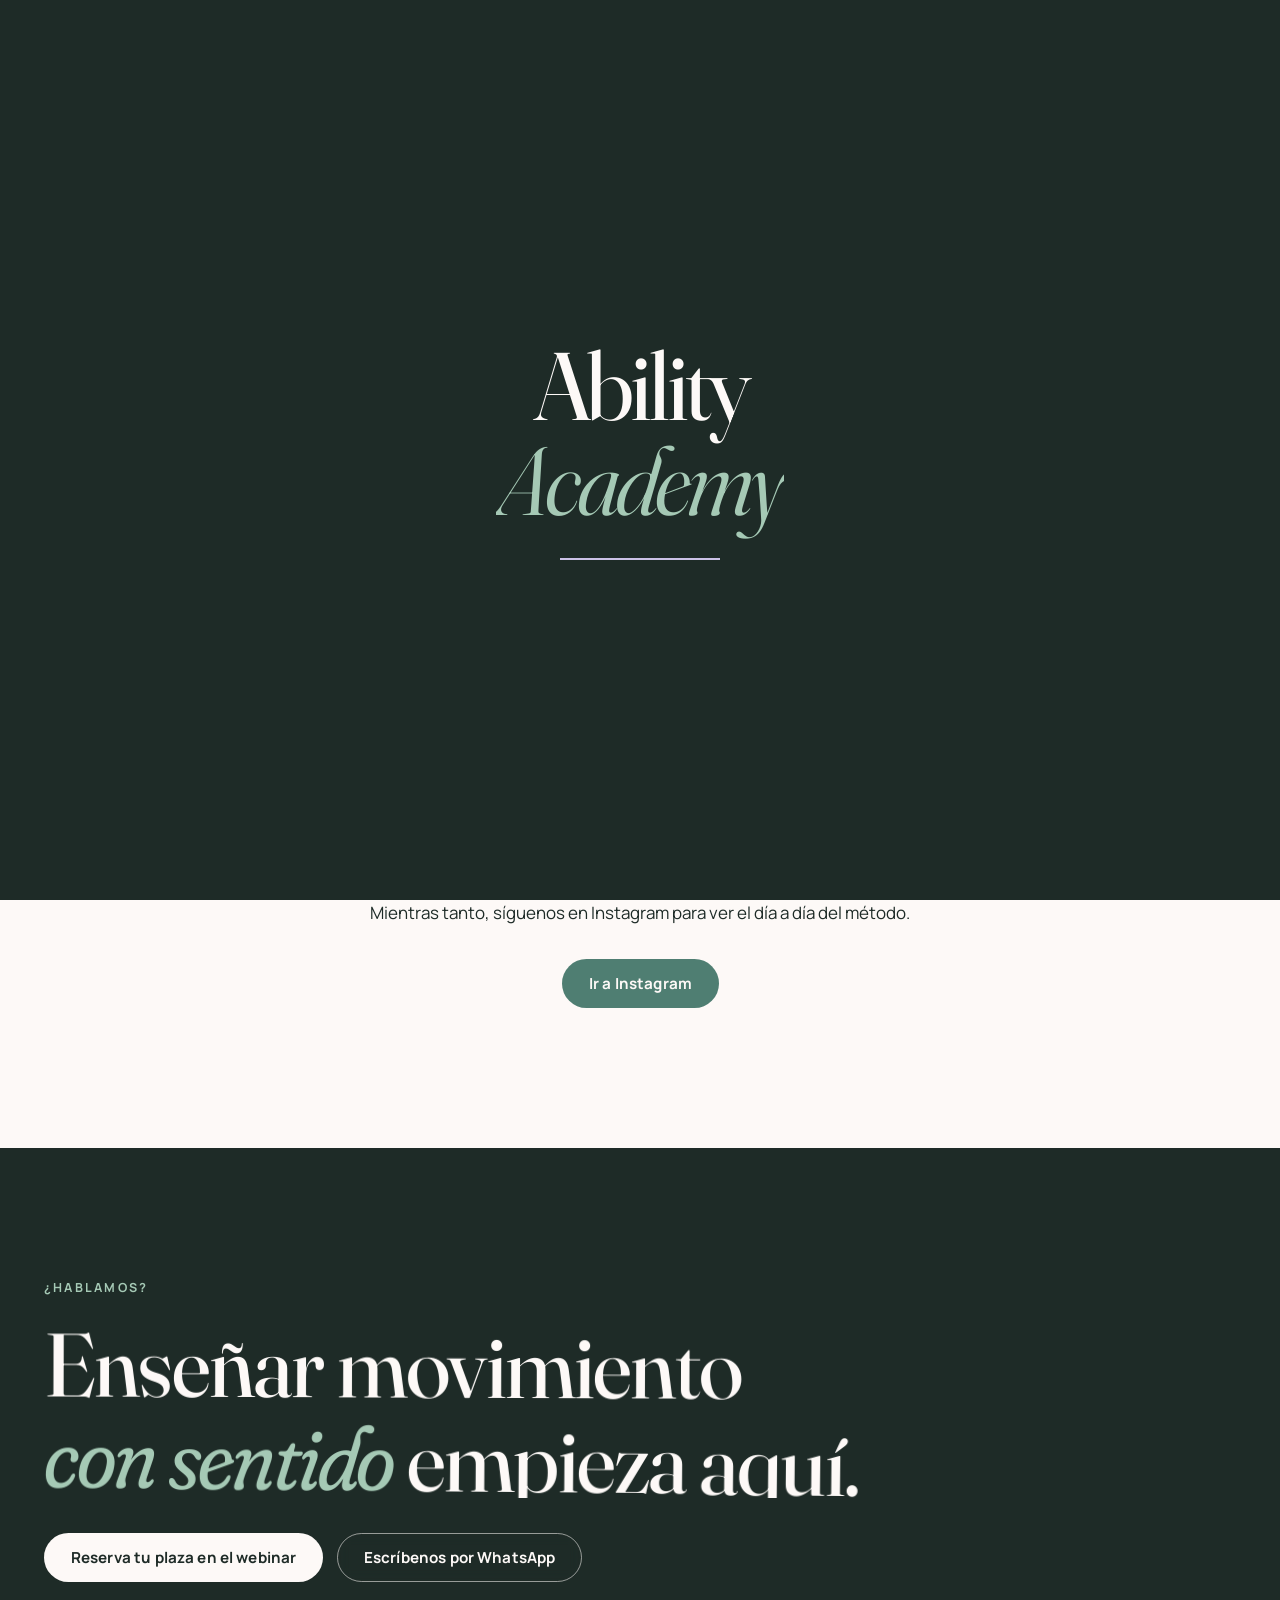
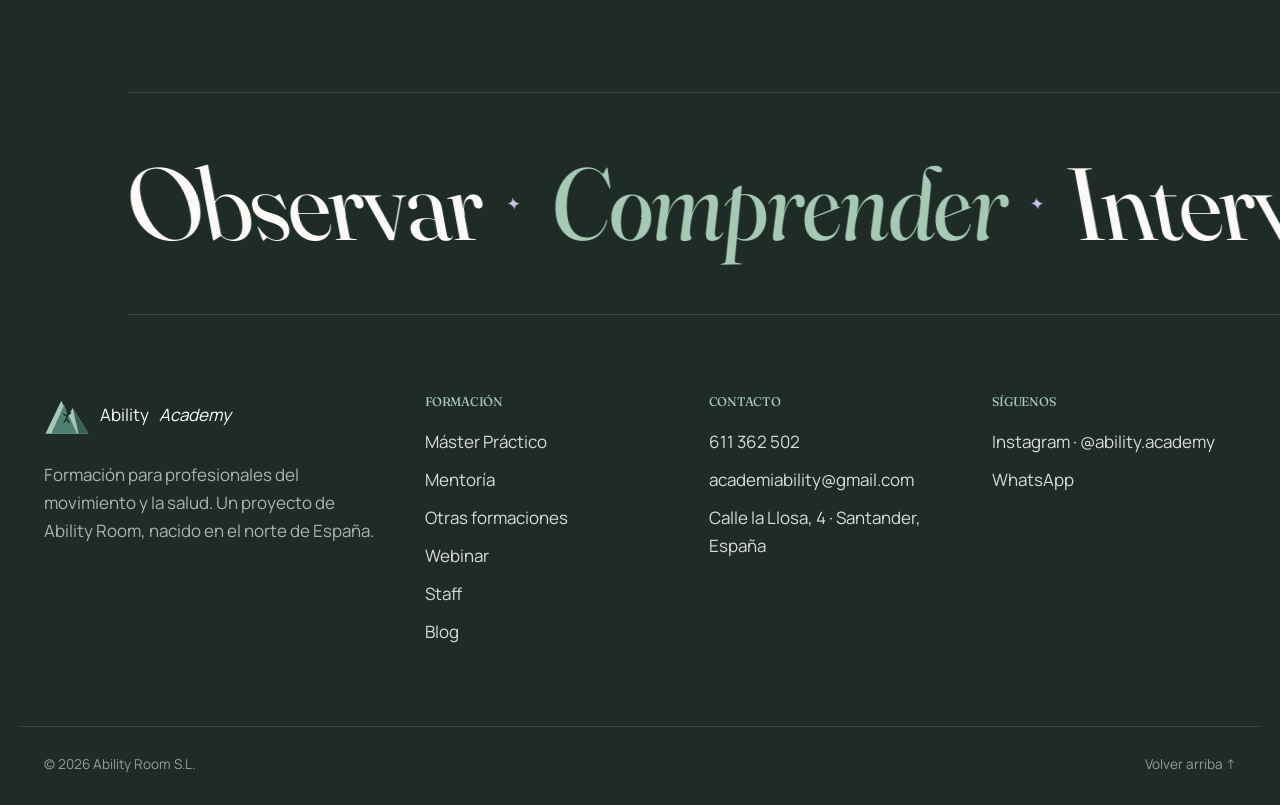
==== commit e16fd1a1: "Videos de presentacion de Dario en home, Master, Mentoria y Talleres Co-Authored-By: Claude Opus 5.5" ====
--- a/blog/index.html
+++ b/blog/index.html
@@ -39,7 +39,7 @@
 <link rel='stylesheet' id='hello-elementor-theme-style-css' href='../wp-content/themes/hello-elementor/assets/css/theme.css' media='all' />
 <link rel='stylesheet' id='hello-elementor-header-footer-css' href='../wp-content/themes/hello-elementor/assets/css/header-footer.css' media='all' />
 <link rel='stylesheet' id='elementor-frontend-css' href='../wp-content/plugins/elementor/assets/css/frontend.min.css' media='all' />
-<link rel='stylesheet' id='elementor-post-4-css' href='../wp-content/uploads/elementor/css/post-4.css' media='all' />
+<link rel='stylesheet' id='elementor-post-5-css' href='../wp-content/uploads/elementor/css/post-5.css' media='all' />
 <link rel='stylesheet' id='ability-fonts-css' href='https://fonts.googleapis.com/css2?family=Fraunces:ital,opsz,wght@0,9..144,300..800;1,9..144,300..800&#038;family=Manrope:wght@300..800&#038;display=swap' media='all' />
 <link rel='stylesheet' id='ability-main-css' href='../wp-content/themes/ability-academy/assets/css/ability.css' media='all' />
 <link rel='stylesheet' id='elementor-gf-fraunces-css' href='https://fonts.googleapis.com/css?family=Fraunces:100,100italic,200,200italic,300,300italic,400,400italic,500,500italic,600,600italic,700,700italic,800,800italic,900,900italic&#038;display=swap' media='all' />
@@ -63,7 +63,7 @@
 				}
 			</style>
 			</head>
-<body class="blog wp-embed-responsive wp-theme-hello-elementor wp-child-theme-ability-academy ability hello-elementor-default elementor-default elementor-kit-4">
+<body class="blog wp-embed-responsive wp-theme-hello-elementor wp-child-theme-ability-academy ability hello-elementor-default elementor-default elementor-kit-5">
 
 <div class="ab-loader" aria-hidden="true">
 	<div class="ab-loader__inner">
@@ -83,12 +83,12 @@
 		<a class="ab-logo" href="../index.html" aria-label="Ability Academy"><svg class="ab-logo__mark" xmlns="http://www.w3.org/2000/svg" viewBox="0 0 64 56" width="64" height="56" role="img" aria-label="Ability Academy (logo provisional)"><path d="M2 54 24 8l10 20 6-10 22 36Z" fill="#A5C9B5"/><path d="M10 54 28 14l18 40Z" fill="#4F7E72"/><path d="M40 18 62 54H48Z" fill="#3B6156"/><circle cx="33.5" cy="22" r="2.6" fill="#1E2B27"/><path d="M33 25.5l-1.6 7.5 3.4 5.2M31.6 29l-4.2-2.2M32.4 28.6l4.6-3.6M31.4 33l-3.4 5" stroke="#1E2B27" stroke-width="2" stroke-linecap="round" fill="none"/></svg>
 <span class="ab-logo__text">Ability<br><em>Academy</em></span></a>
 		<nav class="ab-nav" aria-label="Principal">
-			<ul id="menu-ability-principal" class="ab-nav__list"><li id="menu-item-61" class="menu-item menu-item-type-post_type menu-item-object-page menu-item-61"><a href="../master-practico/index.html">Máster Práctico</a></li>
-<li id="menu-item-62" class="menu-item menu-item-type-post_type menu-item-object-page menu-item-62"><a href="../mentoria/index.html">Mentoría</a></li>
-<li id="menu-item-63" class="menu-item menu-item-type-post_type menu-item-object-page menu-item-63"><a href="../otras-formaciones/index.html">Otras formaciones</a></li>
-<li id="menu-item-64" class="menu-item menu-item-type-post_type menu-item-object-page menu-item-64"><a href="../staff/index.html">Staff</a></li>
-<li id="menu-item-65" class="menu-item menu-item-type-post_type menu-item-object-page current-menu-item page_item page-item-59 current_page_item current_page_parent menu-item-65"><a href="../blog/index.html" aria-current="page">Blog</a></li>
-<li id="menu-item-66" class="menu-item menu-item-type-post_type menu-item-object-page menu-item-66"><a href="../contacto/index.html">Contacto</a></li>
+			<ul id="menu-ability-principal" class="ab-nav__list"><li id="menu-item-67" class="menu-item menu-item-type-post_type menu-item-object-page menu-item-67"><a href="../master-practico/index.html">Máster Práctico</a></li>
+<li id="menu-item-68" class="menu-item menu-item-type-post_type menu-item-object-page menu-item-68"><a href="../mentoria/index.html">Mentoría</a></li>
+<li id="menu-item-69" class="menu-item menu-item-type-post_type menu-item-object-page menu-item-69"><a href="../otras-formaciones/index.html">Otras formaciones</a></li>
+<li id="menu-item-70" class="menu-item menu-item-type-post_type menu-item-object-page menu-item-70"><a href="../staff/index.html">Staff</a></li>
+<li id="menu-item-71" class="menu-item menu-item-type-post_type menu-item-object-page current-menu-item page_item page-item-66 current_page_item current_page_parent menu-item-71"><a href="../blog/index.html" aria-current="page">Blog</a></li>
+<li id="menu-item-72" class="menu-item menu-item-type-post_type menu-item-object-page menu-item-72"><a href="../contacto/index.html">Contacto</a></li>
 </ul>		</nav>
 
 		<div class="ab-header__actions">
@@ -104,12 +104,12 @@
 <div class="ab-overlay" id="ab-overlay" aria-hidden="true">
 	<div class="ab-overlay__bg"></div>
 	<div class="ab-overlay__content">
-		<ul id="menu-ability-principal-1" class="ab-overlay__list ab-nav__list"><li class="menu-item menu-item-type-post_type menu-item-object-page menu-item-61"><a href="../master-practico/index.html">Máster Práctico</a></li>
-<li class="menu-item menu-item-type-post_type menu-item-object-page menu-item-62"><a href="../mentoria/index.html">Mentoría</a></li>
-<li class="menu-item menu-item-type-post_type menu-item-object-page menu-item-63"><a href="../otras-formaciones/index.html">Otras formaciones</a></li>
-<li class="menu-item menu-item-type-post_type menu-item-object-page menu-item-64"><a href="../staff/index.html">Staff</a></li>
-<li class="menu-item menu-item-type-post_type menu-item-object-page current-menu-item page_item page-item-59 current_page_item current_page_parent menu-item-65"><a href="../blog/index.html" aria-current="page">Blog</a></li>
-<li class="menu-item menu-item-type-post_type menu-item-object-page menu-item-66"><a href="../contacto/index.html">Contacto</a></li>
+		<ul id="menu-ability-principal-1" class="ab-overlay__list ab-nav__list"><li class="menu-item menu-item-type-post_type menu-item-object-page menu-item-67"><a href="../master-practico/index.html">Máster Práctico</a></li>
+<li class="menu-item menu-item-type-post_type menu-item-object-page menu-item-68"><a href="../mentoria/index.html">Mentoría</a></li>
+<li class="menu-item menu-item-type-post_type menu-item-object-page menu-item-69"><a href="../otras-formaciones/index.html">Otras formaciones</a></li>
+<li class="menu-item menu-item-type-post_type menu-item-object-page menu-item-70"><a href="../staff/index.html">Staff</a></li>
+<li class="menu-item menu-item-type-post_type menu-item-object-page current-menu-item page_item page-item-66 current_page_item current_page_parent menu-item-71"><a href="../blog/index.html" aria-current="page">Blog</a></li>
+<li class="menu-item menu-item-type-post_type menu-item-object-page menu-item-72"><a href="../contacto/index.html">Contacto</a></li>
 </ul>		<div class="ab-overlay__foot">
 			<a class="ab-btn ab-btn--lavender" href="../webinar/index.html">Apúntate al webinar</a>
 			<div class="ab-overlay__social">
@@ -165,12 +165,12 @@
 		</div>
 		<div class="ab-footer__col">
 			<h3>Formación</h3>
-			<ul id="menu-ability-footer" class="ab-footer__menu"><li id="menu-item-67" class="menu-item menu-item-type-post_type menu-item-object-page menu-item-67"><a href="../master-practico/index.html">Máster Práctico</a></li>
-<li id="menu-item-68" class="menu-item menu-item-type-post_type menu-item-object-page menu-item-68"><a href="../mentoria/index.html">Mentoría</a></li>
-<li id="menu-item-69" class="menu-item menu-item-type-post_type menu-item-object-page menu-item-69"><a href="../otras-formaciones/index.html">Otras formaciones</a></li>
-<li id="menu-item-70" class="menu-item menu-item-type-post_type menu-item-object-page menu-item-70"><a href="../webinar/index.html">Webinar</a></li>
-<li id="menu-item-71" class="menu-item menu-item-type-post_type menu-item-object-page menu-item-71"><a href="../staff/index.html">Staff</a></li>
-<li id="menu-item-72" class="menu-item menu-item-type-post_type menu-item-object-page current-menu-item page_item page-item-59 current_page_item current_page_parent menu-item-72"><a href="../blog/index.html" aria-current="page">Blog</a></li>
+			<ul id="menu-ability-footer" class="ab-footer__menu"><li id="menu-item-73" class="menu-item menu-item-type-post_type menu-item-object-page menu-item-73"><a href="../master-practico/index.html">Máster Práctico</a></li>
+<li id="menu-item-74" class="menu-item menu-item-type-post_type menu-item-object-page menu-item-74"><a href="../mentoria/index.html">Mentoría</a></li>
+<li id="menu-item-75" class="menu-item menu-item-type-post_type menu-item-object-page menu-item-75"><a href="../otras-formaciones/index.html">Otras formaciones</a></li>
+<li id="menu-item-76" class="menu-item menu-item-type-post_type menu-item-object-page menu-item-76"><a href="../webinar/index.html">Webinar</a></li>
+<li id="menu-item-77" class="menu-item menu-item-type-post_type menu-item-object-page menu-item-77"><a href="../staff/index.html">Staff</a></li>
+<li id="menu-item-78" class="menu-item menu-item-type-post_type menu-item-object-page current-menu-item page_item page-item-66 current_page_item current_page_parent menu-item-78"><a href="../blog/index.html" aria-current="page">Blog</a></li>
 </ul>		</div>
 		<div class="ab-footer__col">
 			<h3>Contacto</h3>
@@ -236,7 +236,7 @@
 <script id="gsap-split-js" src="../wp-content/themes/ability-academy/assets/vendor/SplitText.min.js"></script>
 <script id="lenis-js" src="../wp-content/themes/ability-academy/assets/vendor/lenis.min.js"></script>
 <script id="ability-main-js-extra">
-var AbilityCfg = {"demo":"academiability@gmail.com","ajax":"../wp-admin/admin-ajax.php","nonce":"b419005ce0"};
+var AbilityCfg = {"demo":"academiability@gmail.com","ajax":"../wp-admin/admin-ajax.php","nonce":"4b6cdc6cc8"};
 //# sourceURL=ability-main-js-extra
 </script>
 <script id="ability-main-js" src="../wp-content/themes/ability-academy/assets/js/ability.js"></script>
--- a/wp-content/uploads/elementor/css/post-5.css
+++ b/wp-content/uploads/elementor/css/post-5.css
@@ -0,0 +1 @@
+.elementor-kit-5{--e-global-color-primary:#4F7E72;--e-global-color-secondary:#FDF9F7;--e-global-color-text:#1E2B27;--e-global-color-accent:#CCC2E8;--e-global-color-ab_mint:#A5C9B5;--e-global-color-ab_forest:#2F4F46;--e-global-color-ab_sand:#F3ECE6;--e-global-typography-primary-font-family:"Fraunces";--e-global-typography-primary-font-size:3.2rem;--e-global-typography-primary-font-weight:500;--e-global-typography-primary-line-height:1.05em;--e-global-typography-secondary-font-family:"Fraunces";--e-global-typography-secondary-font-size:1.5rem;--e-global-typography-secondary-font-weight:400;--e-global-typography-secondary-line-height:1.25em;--e-global-typography-text-font-family:"Manrope";--e-global-typography-text-font-size:1.05rem;--e-global-typography-text-font-weight:400;--e-global-typography-text-line-height:1.65em;--e-global-typography-accent-font-family:"Manrope";--e-global-typography-accent-font-size:0.95rem;--e-global-typography-accent-font-weight:600;--e-global-typography-accent-line-height:1.2em;background-color:#FDF9F7;color:#1E2B27;font-family:"Manrope", Sans-serif;}.elementor-section.elementor-section-boxed > .elementor-container{max-width:1240px;}.e-con{--container-max-width:1240px;}.elementor-widget:not(:last-child){--kit-widget-spacing:16px;}.elementor-element{--widgets-spacing:16px 16px;--widgets-spacing-row:16px;--widgets-spacing-column:16px;}{}h1.entry-title{display:var(--page-title-display);}.site-header .site-branding{flex-direction:column;align-items:stretch;}.site-header{padding-inline-end:0px;padding-inline-start:0px;}.site-footer .site-branding{flex-direction:column;align-items:stretch;}@media(max-width:1024px){.elementor-section.elementor-section-boxed > .elementor-container{max-width:1024px;}.e-con{--container-max-width:1024px;}}@media(max-width:767px){.elementor-section.elementor-section-boxed > .elementor-container{max-width:767px;}.e-con{--container-max-width:767px;}}
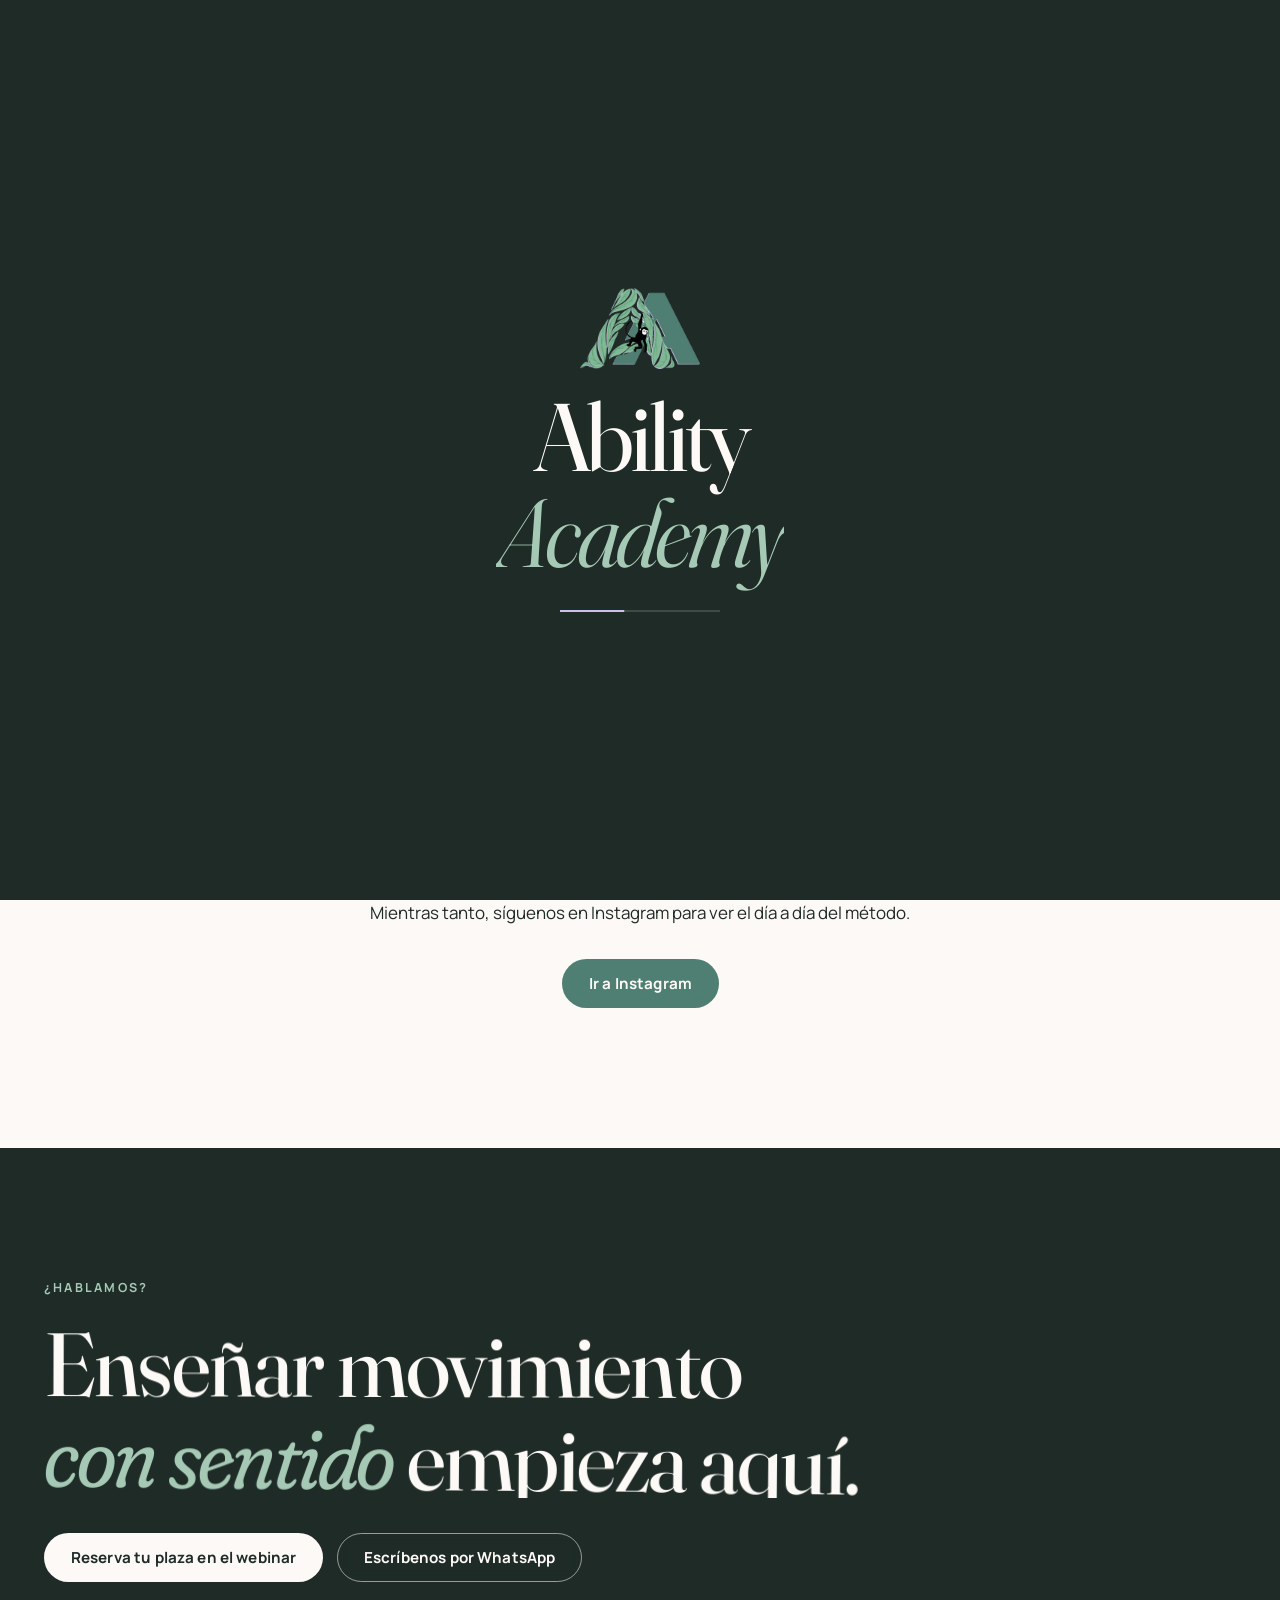
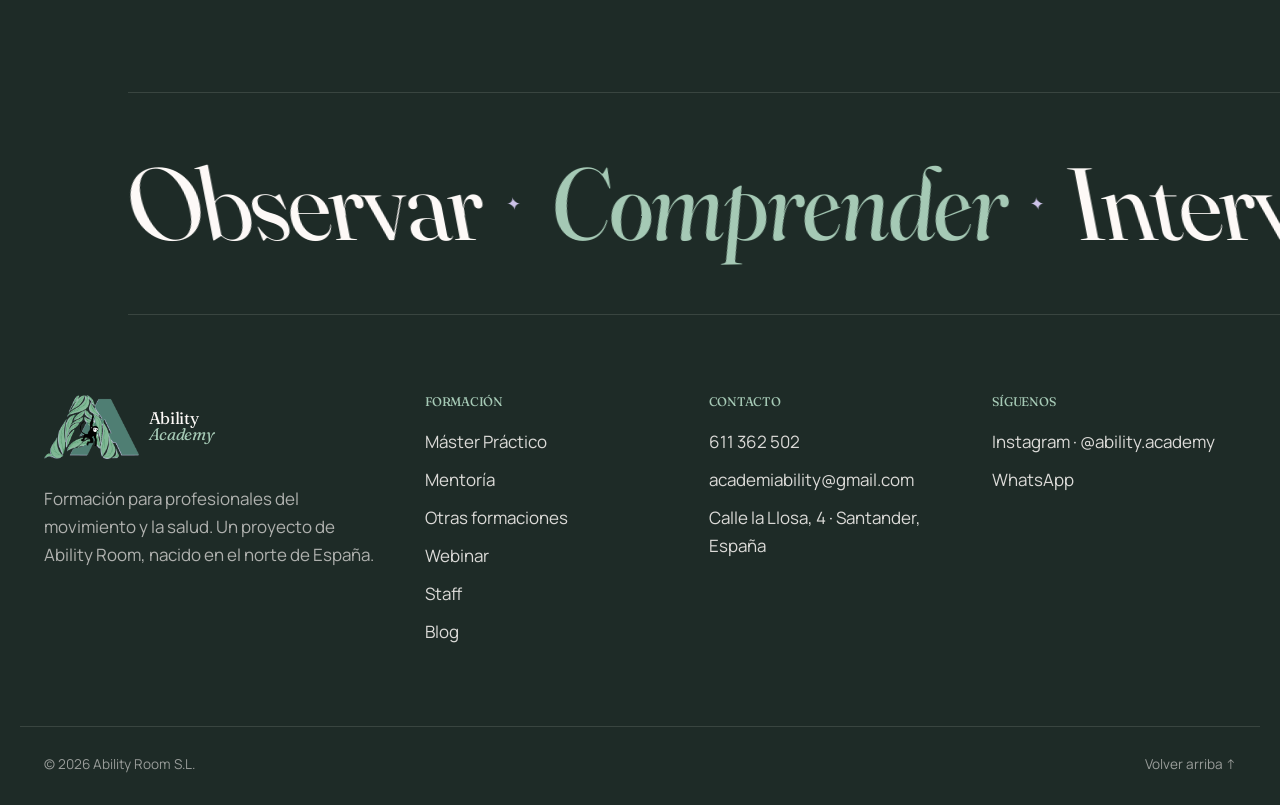
==== commit 9736f00f: "Logo oficial de la academia y favicon Co-Authored-By: Claude Opus 5.5 <noreply@anthropic.com>" ====
--- a/blog/index.html
+++ b/blog/index.html
@@ -62,11 +62,16 @@
 					}
 				}
 			</style>
-			</head>
-<body class="blog wp-embed-responsive wp-theme-hello-elementor wp-child-theme-ability-academy ability hello-elementor-default elementor-default elementor-kit-5">
+			<link rel="icon" href="../wp-content/uploads/2026/11/ability-site-icon-150x150.png" sizes="32x32" />
+<link rel="icon" href="../wp-content/uploads/2026/11/ability-site-icon-300x300.png" sizes="192x192" />
+<link rel="apple-touch-icon" href="../wp-content/uploads/2026/11/ability-site-icon-300x300.png" />
+<meta name="msapplication-TileImage" content="../wp-content/uploads/2026/11/ability-site-icon-300x300.png" />
+</head>
+<body class="blog wp-custom-logo wp-embed-responsive wp-theme-hello-elementor wp-child-theme-ability-academy ability hello-elementor-default elementor-default elementor-kit-5">
 
 <div class="ab-loader" aria-hidden="true">
 	<div class="ab-loader__inner">
+		<img fetchpriority="high" class="ab-loader__logo" src="../wp-content/themes/ability-academy/assets/img/logo-ability-academy.webp" width="640" height="432" alt="">
 		<span class="ab-loader__word">Ability</span>
 		<span class="ab-loader__word ab-loader__word--em">Academy</span>
 		<span class="ab-loader__bar"><i></i></span>
@@ -80,8 +85,7 @@
 
 <header class="ab-header" id="ab-header">
 	<div class="ab-header__bar">
-		<a class="ab-logo" href="../index.html" aria-label="Ability Academy"><svg class="ab-logo__mark" xmlns="http://www.w3.org/2000/svg" viewBox="0 0 64 56" width="64" height="56" role="img" aria-label="Ability Academy (logo provisional)"><path d="M2 54 24 8l10 20 6-10 22 36Z" fill="#A5C9B5"/><path d="M10 54 28 14l18 40Z" fill="#4F7E72"/><path d="M40 18 62 54H48Z" fill="#3B6156"/><circle cx="33.5" cy="22" r="2.6" fill="#1E2B27"/><path d="M33 25.5l-1.6 7.5 3.4 5.2M31.6 29l-4.2-2.2M32.4 28.6l4.6-3.6M31.4 33l-3.4 5" stroke="#1E2B27" stroke-width="2" stroke-linecap="round" fill="none"/></svg>
-<span class="ab-logo__text">Ability<br><em>Academy</em></span></a>
+		<a class="ab-logo" href="../index.html" aria-label="Ability Academy"><img width="300" height="203" src="../wp-content/uploads/2026/11/ability-logo-ability-academy-300x203.png" class="ab-logo__img" alt="Ability Academy" decoding="async" srcset="../wp-content/uploads/2026/11/ability-logo-ability-academy-300x203.png 300w, ../wp-content/uploads/2026/11/ability-logo-ability-academy.png 640w" sizes="(max-width: 300px) 100vw, 300px" /><span class="ab-logo__text">Ability<br><em>Academy</em></span></a>
 		<nav class="ab-nav" aria-label="Principal">
 			<ul id="menu-ability-principal" class="ab-nav__list"><li id="menu-item-67" class="menu-item menu-item-type-post_type menu-item-object-page menu-item-67"><a href="../master-practico/index.html">Máster Práctico</a></li>
 <li id="menu-item-68" class="menu-item menu-item-type-post_type menu-item-object-page menu-item-68"><a href="../mentoria/index.html">Mentoría</a></li>
@@ -160,8 +164,7 @@
 
 	<div class="ab-footer__grid">
 		<div class="ab-footer__brand">
-			<a class="ab-logo ab-logo--footer" href="../index.html" aria-label="Ability Academy"><svg class="ab-logo__mark" xmlns="http://www.w3.org/2000/svg" viewBox="0 0 64 56" width="64" height="56" role="img" aria-label="Ability Academy (logo provisional)"><path d="M2 54 24 8l10 20 6-10 22 36Z" fill="#A5C9B5"/><path d="M10 54 28 14l18 40Z" fill="#4F7E72"/><path d="M40 18 62 54H48Z" fill="#3B6156"/><circle cx="33.5" cy="22" r="2.6" fill="#1E2B27"/><path d="M33 25.5l-1.6 7.5 3.4 5.2M31.6 29l-4.2-2.2M32.4 28.6l4.6-3.6M31.4 33l-3.4 5" stroke="#1E2B27" stroke-width="2" stroke-linecap="round" fill="none"/></svg>
-<span class="ab-logo ab-logo--footer__text">Ability<br><em>Academy</em></span></a>			<p>Formación para profesionales del movimiento y la salud. Un proyecto de Ability Room, nacido en el norte de España.</p>
+			<a class="ab-logo ab-logo--footer" href="../index.html" aria-label="Ability Academy"><img width="300" height="203" src="../wp-content/uploads/2026/11/ability-logo-ability-academy-300x203.png" class="ab-logo__img" alt="Ability Academy" decoding="async" srcset="../wp-content/uploads/2026/11/ability-logo-ability-academy-300x203.png 300w, ../wp-content/uploads/2026/11/ability-logo-ability-academy.png 640w" sizes="(max-width: 300px) 100vw, 300px" /><span class="ab-logo__text">Ability<br><em>Academy</em></span></a>			<p>Formación para profesionales del movimiento y la salud. Un proyecto de Ability Room, nacido en el norte de España.</p>
 		</div>
 		<div class="ab-footer__col">
 			<h3>Formación</h3>
@@ -236,7 +239,7 @@
 <script id="gsap-split-js" src="../wp-content/themes/ability-academy/assets/vendor/SplitText.min.js"></script>
 <script id="lenis-js" src="../wp-content/themes/ability-academy/assets/vendor/lenis.min.js"></script>
 <script id="ability-main-js-extra">
-var AbilityCfg = {"demo":"academiability@gmail.com","ajax":"../wp-admin/admin-ajax.php","nonce":"4b6cdc6cc8"};
+var AbilityCfg = {"demo":"academiability@gmail.com","ajax":"../wp-admin/admin-ajax.php","nonce":"5bef88f9bc"};
 //# sourceURL=ability-main-js-extra
 </script>
 <script id="ability-main-js" src="../wp-content/themes/ability-academy/assets/js/ability.js"></script>
--- a/wp-content/themes/ability-academy/assets/css/ability.css
+++ b/wp-content/themes/ability-academy/assets/css/ability.css
@@ -255,7 +255,10 @@
 }
 .ab-logo { display: inline-flex; align-items: center; gap: 10px; text-decoration: none; color: inherit; }
 .ab-logo__mark { width: 46px; height: auto; display: block; }
-.ab-logo__img { max-height: 54px; width: auto; display: block; }
+body.ability .ab-logo__img { height: 44px; width: auto; display: block; transition: transform .5s var(--ab-ease); }
+.ab-logo:hover .ab-logo__img { transform: rotate(-4deg) scale(1.05); }
+body.ability .ab-logo--footer .ab-logo__img { height: 64px; }
+body.ability .ab-loader__logo { width: 120px; height: auto; margin-bottom: 18px; display: block; }
 .ab-logo__text { font-family: var(--ab-serif); font-size: 1.05rem; line-height: .95; letter-spacing: -.02em; }
 .ab-logo__text em { font-style: italic; color: var(--ab-green); }
 .ab-dark-top .ab-header:not(.is-scrolled) .ab-logo__text em { color: var(--ab-mint); }
@@ -321,6 +324,7 @@
 @media (max-width: 560px) {
 	.ab-header__actions .ab-btn { display: none; }
 	.ab-logo__mark { width: 40px; }
+	body.ability .ab-logo__img { height: 38px; }
 }
 
 /* ---------- Hero ---------- */
